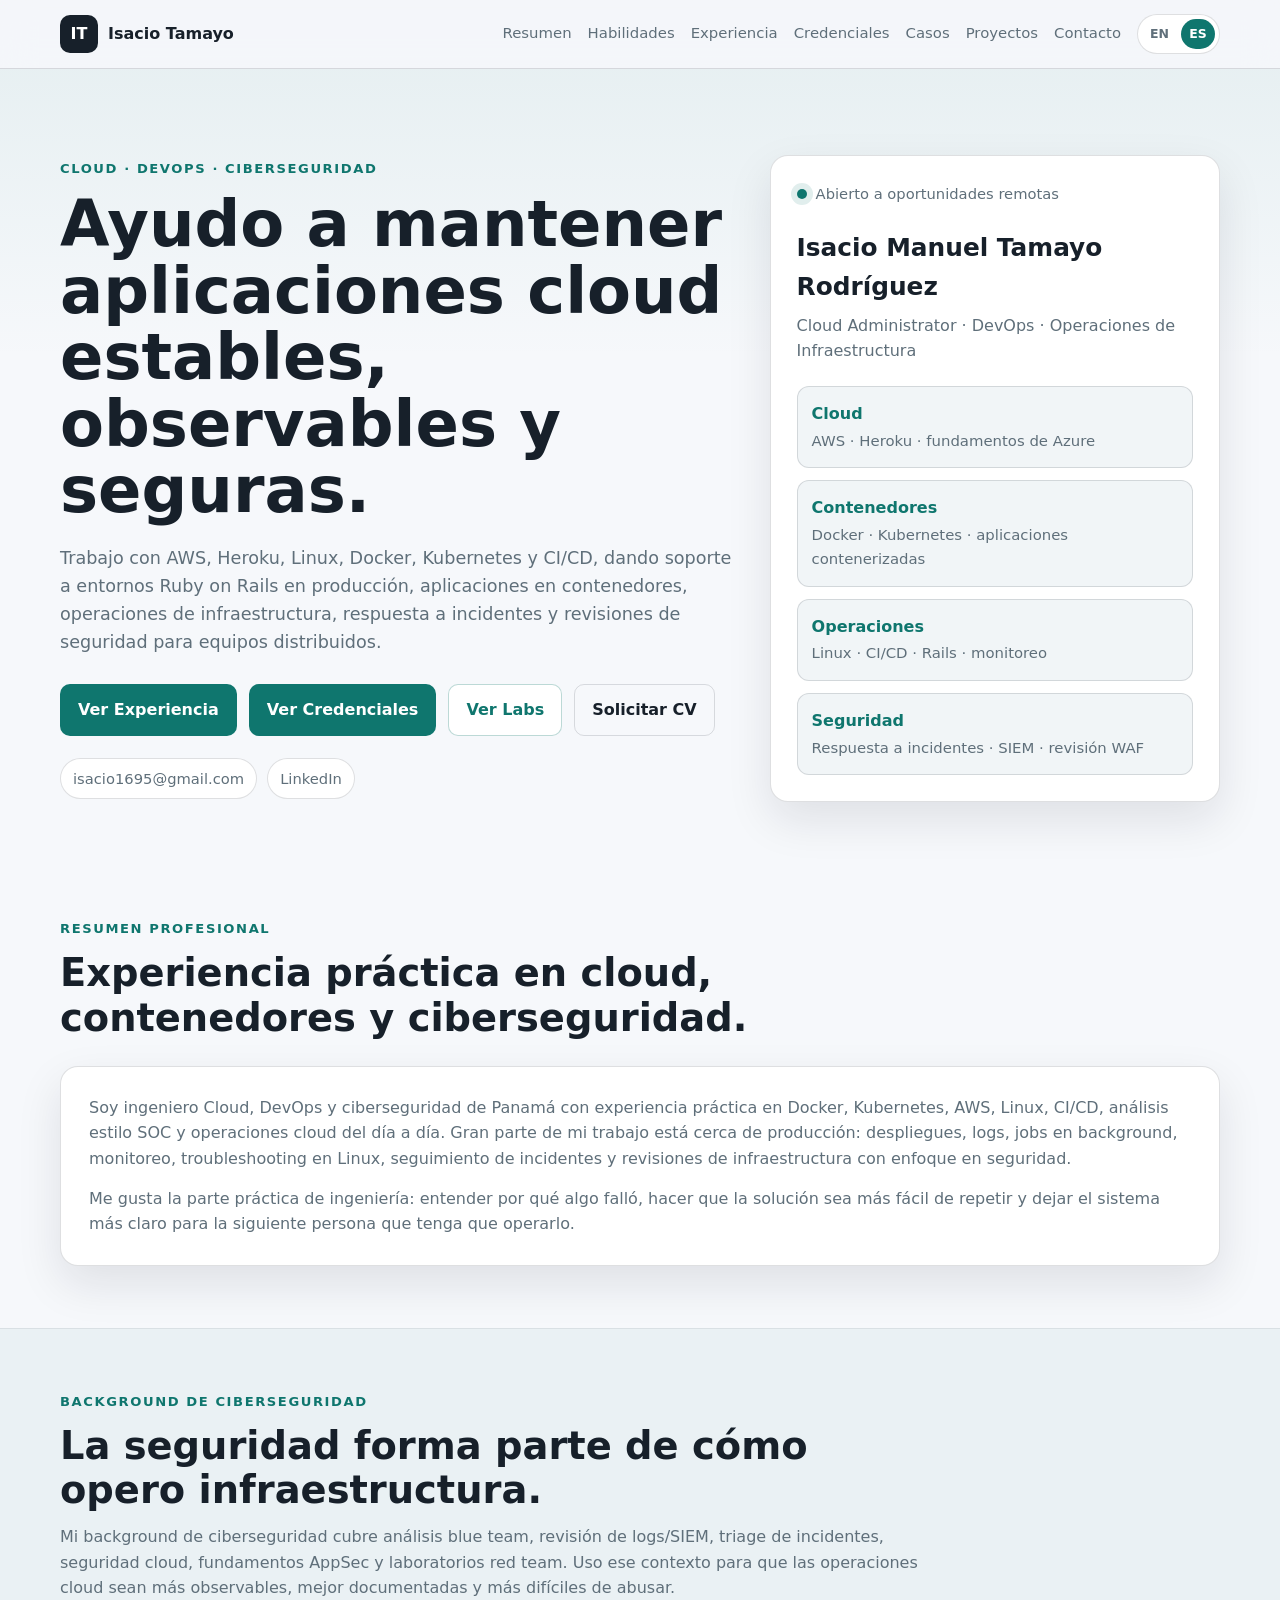
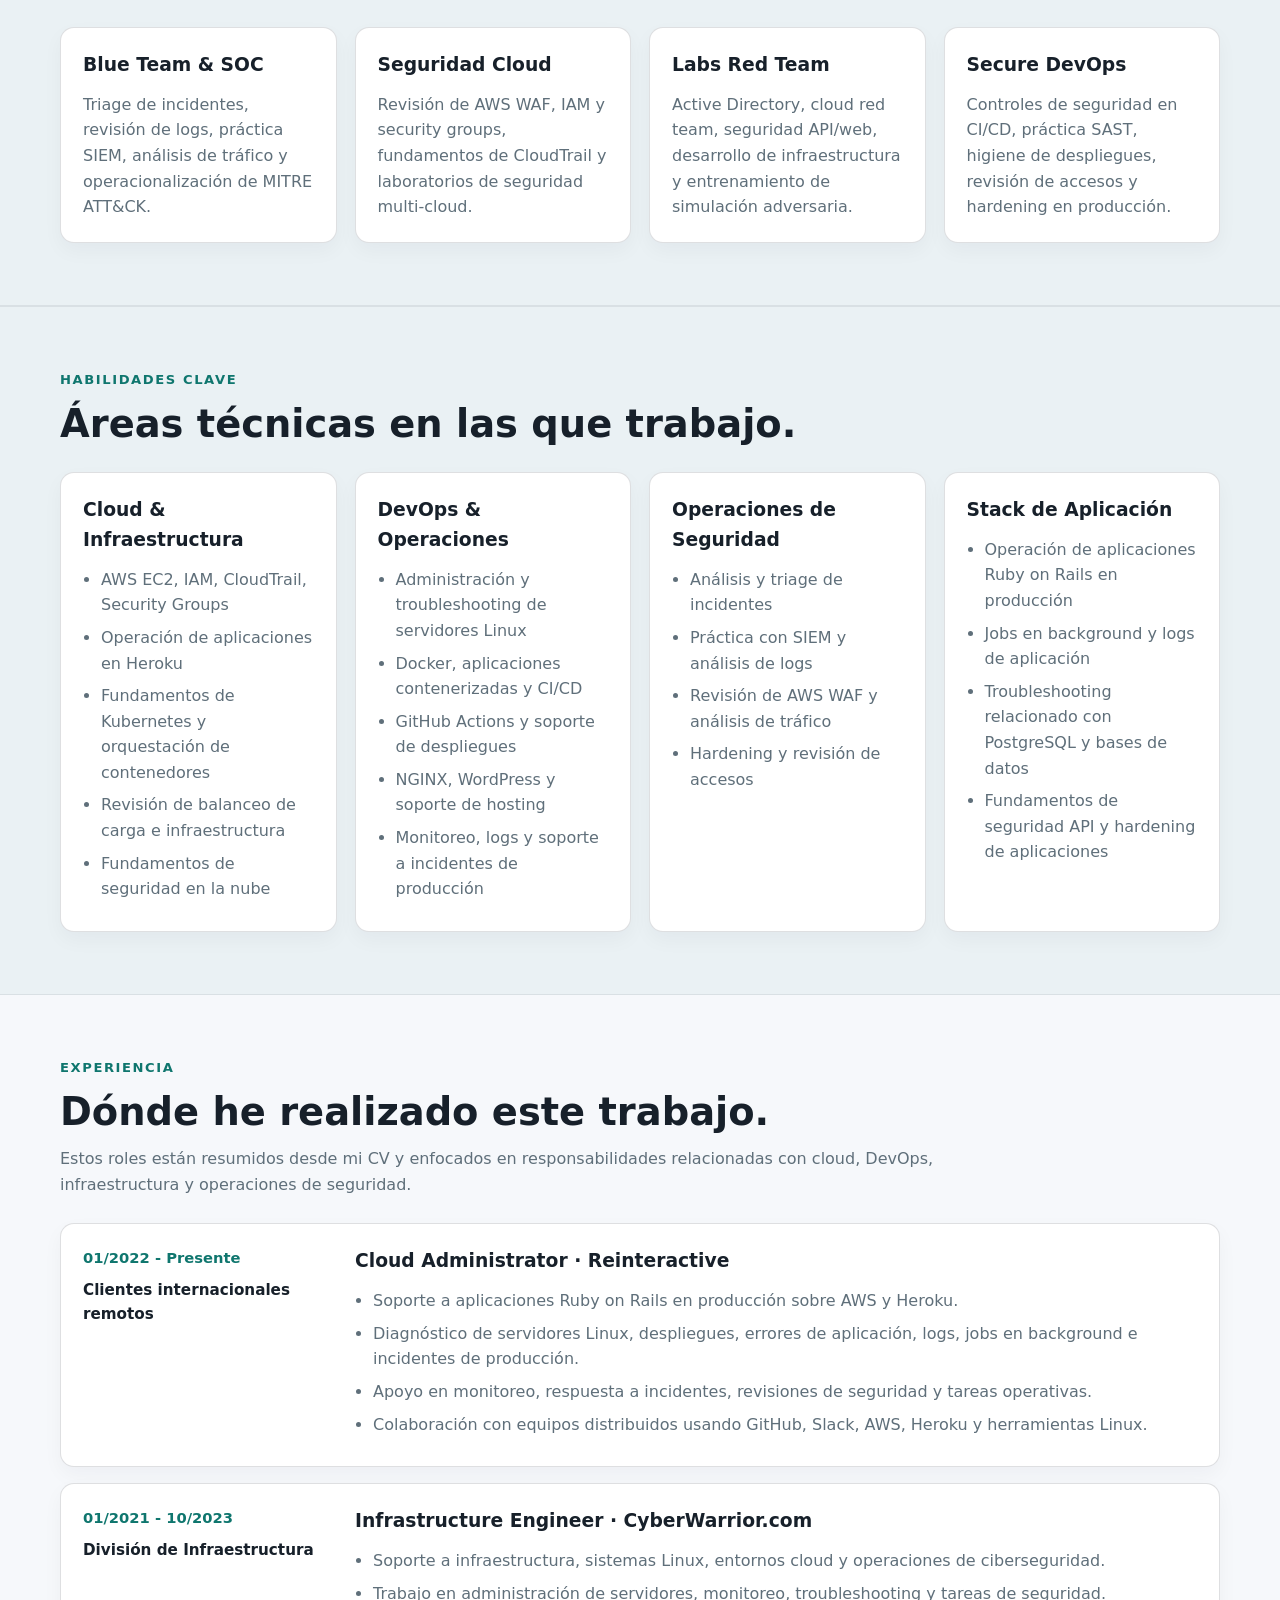
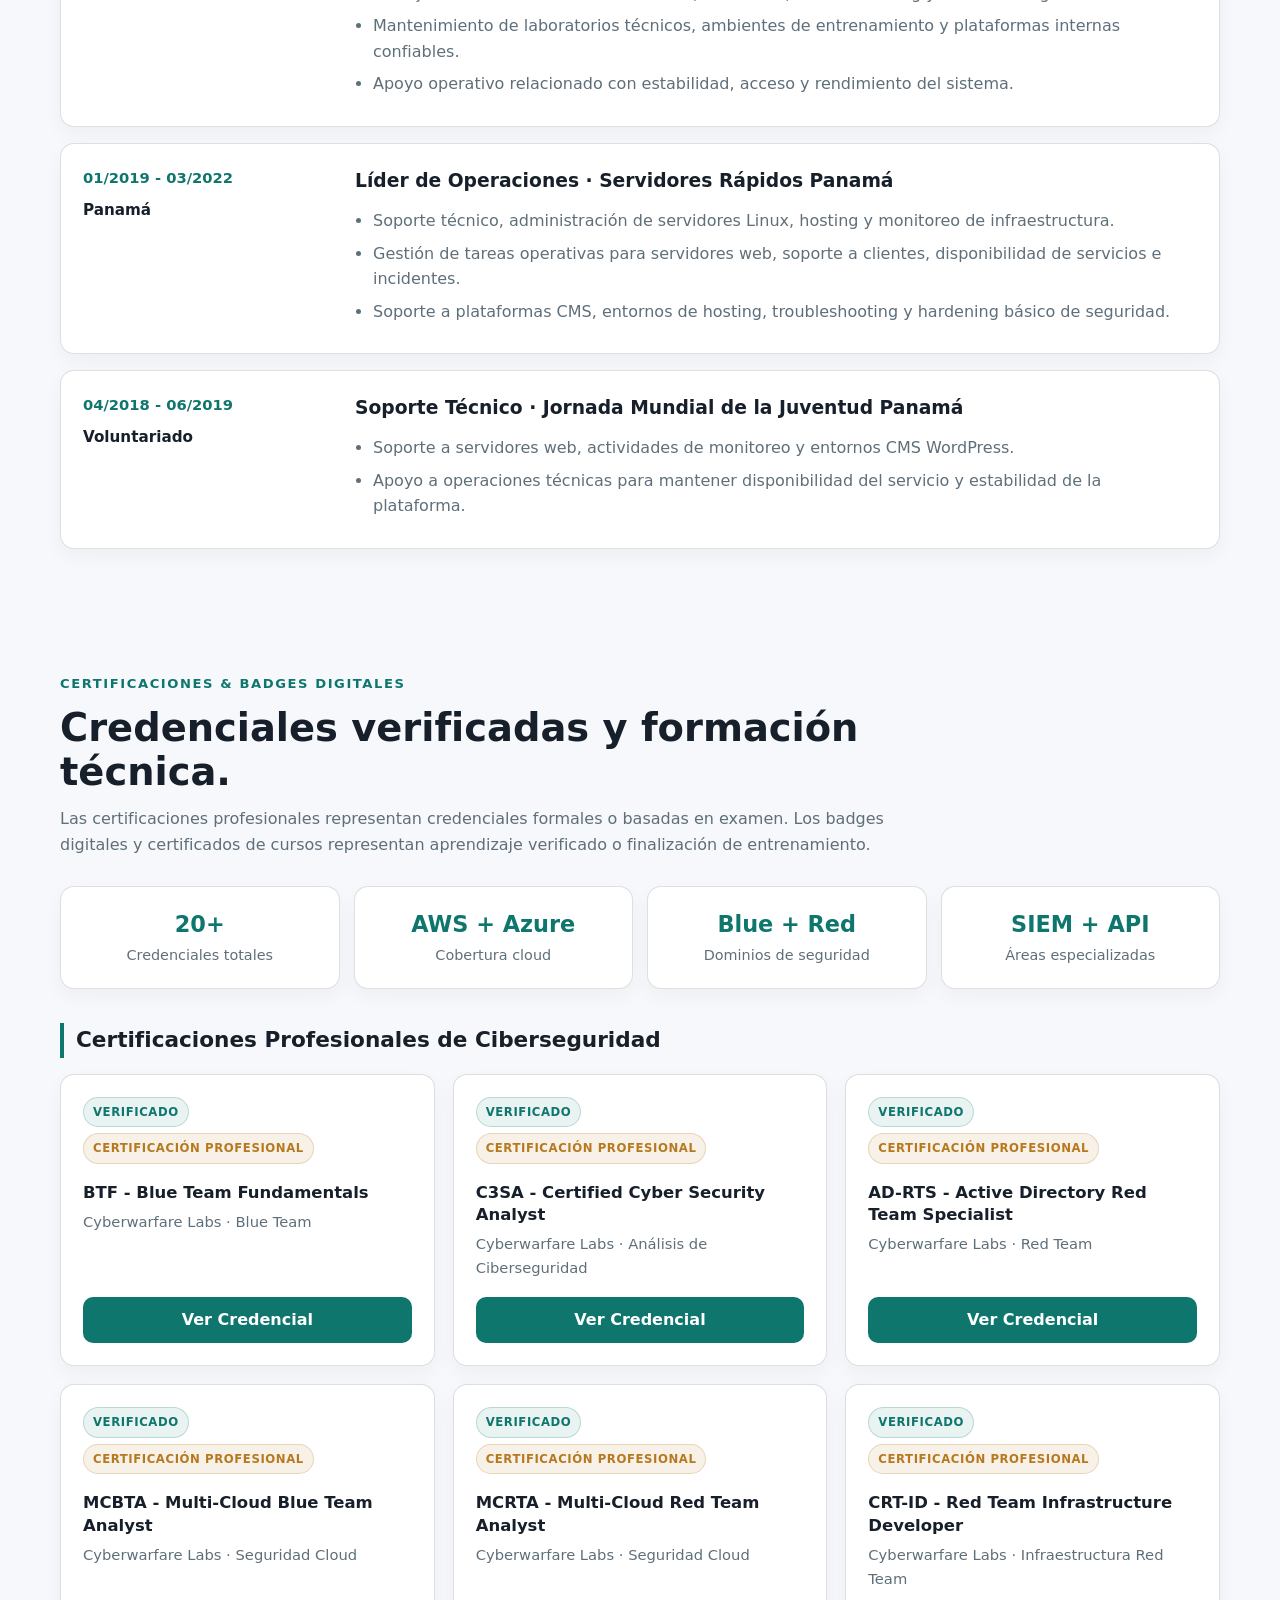
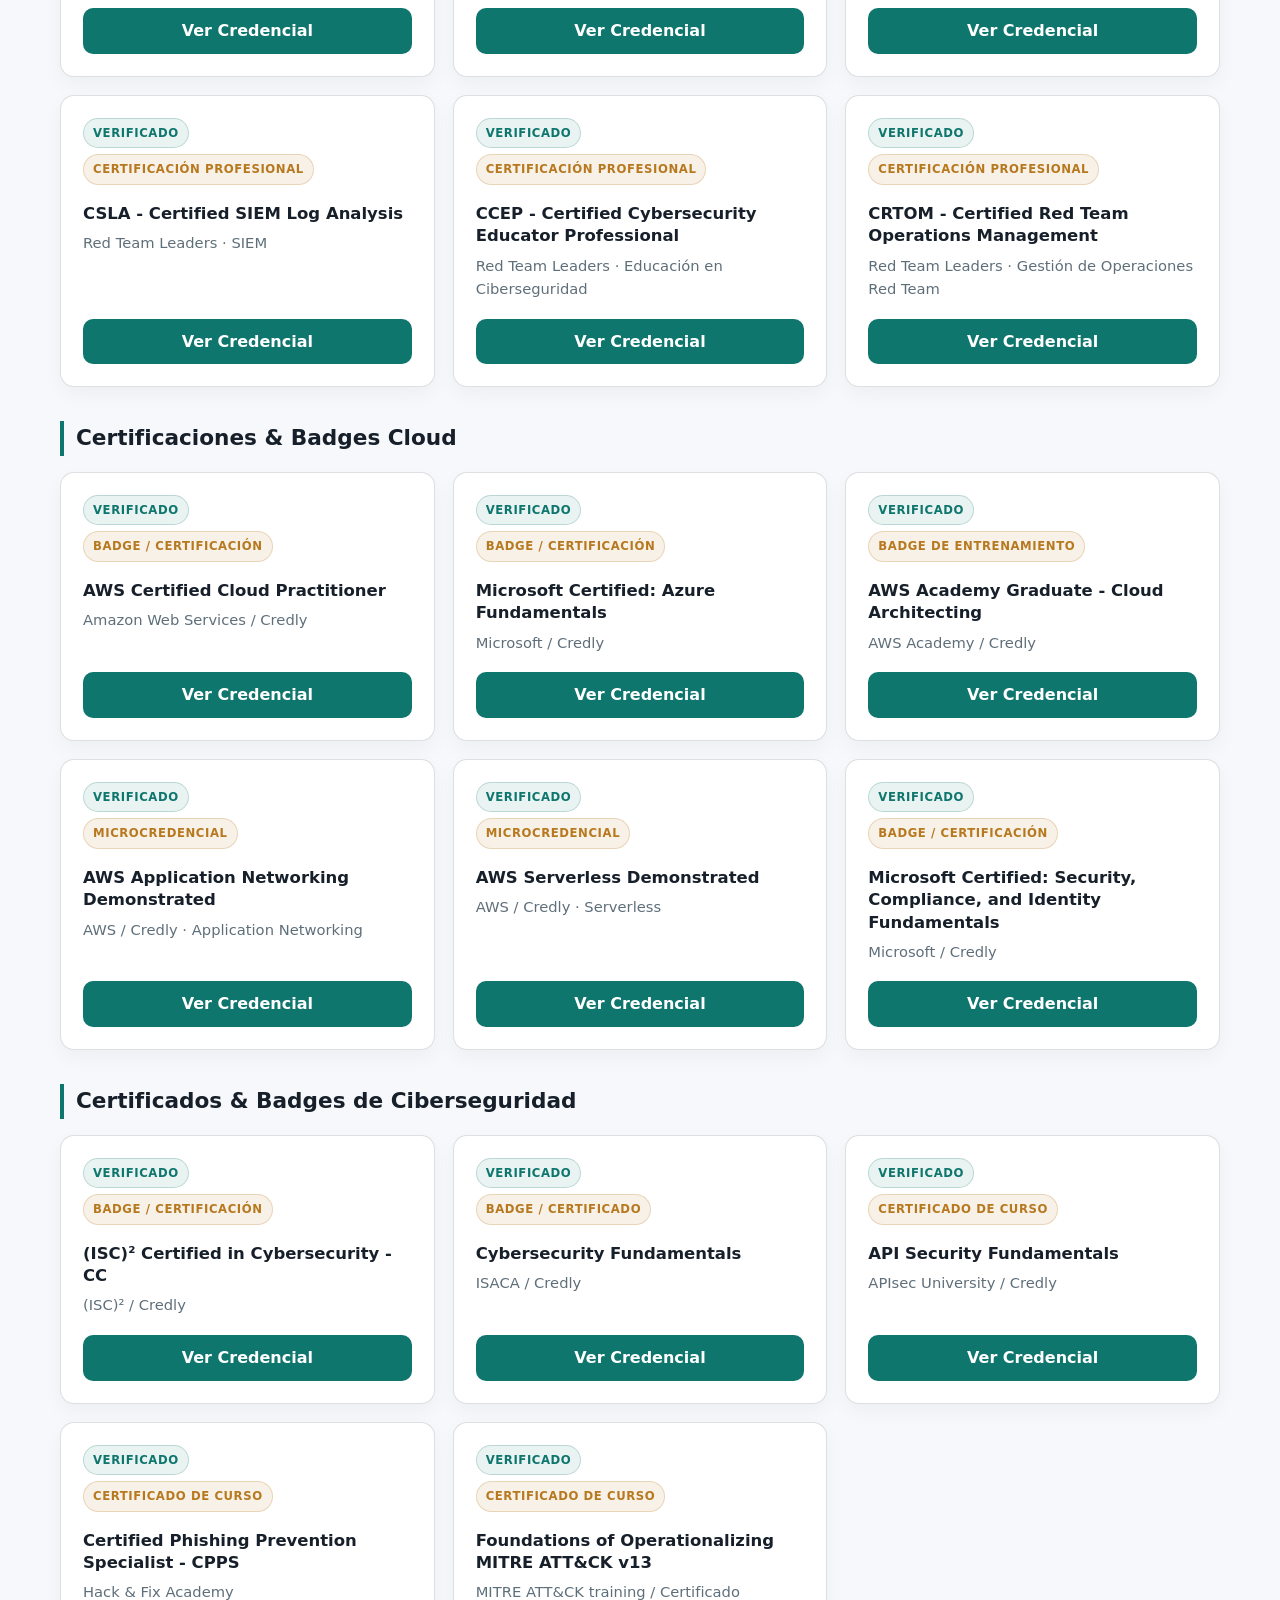
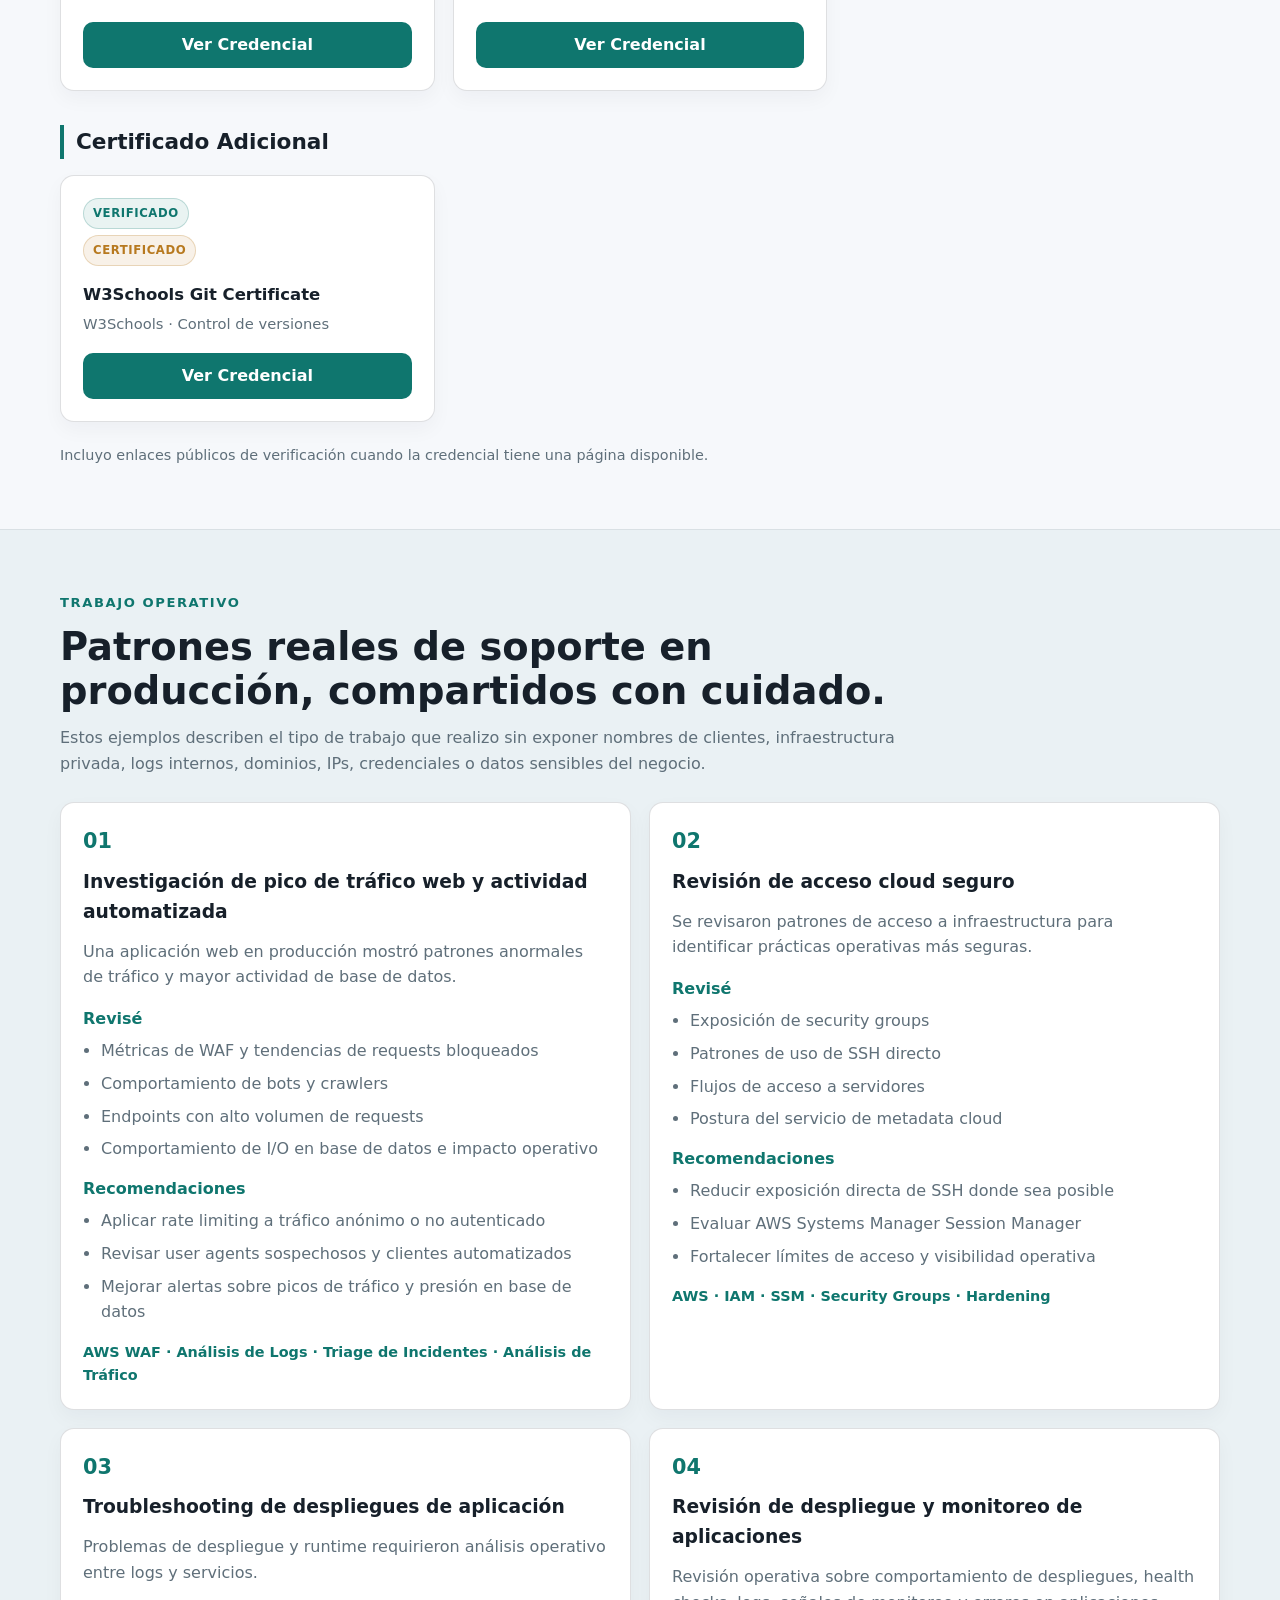
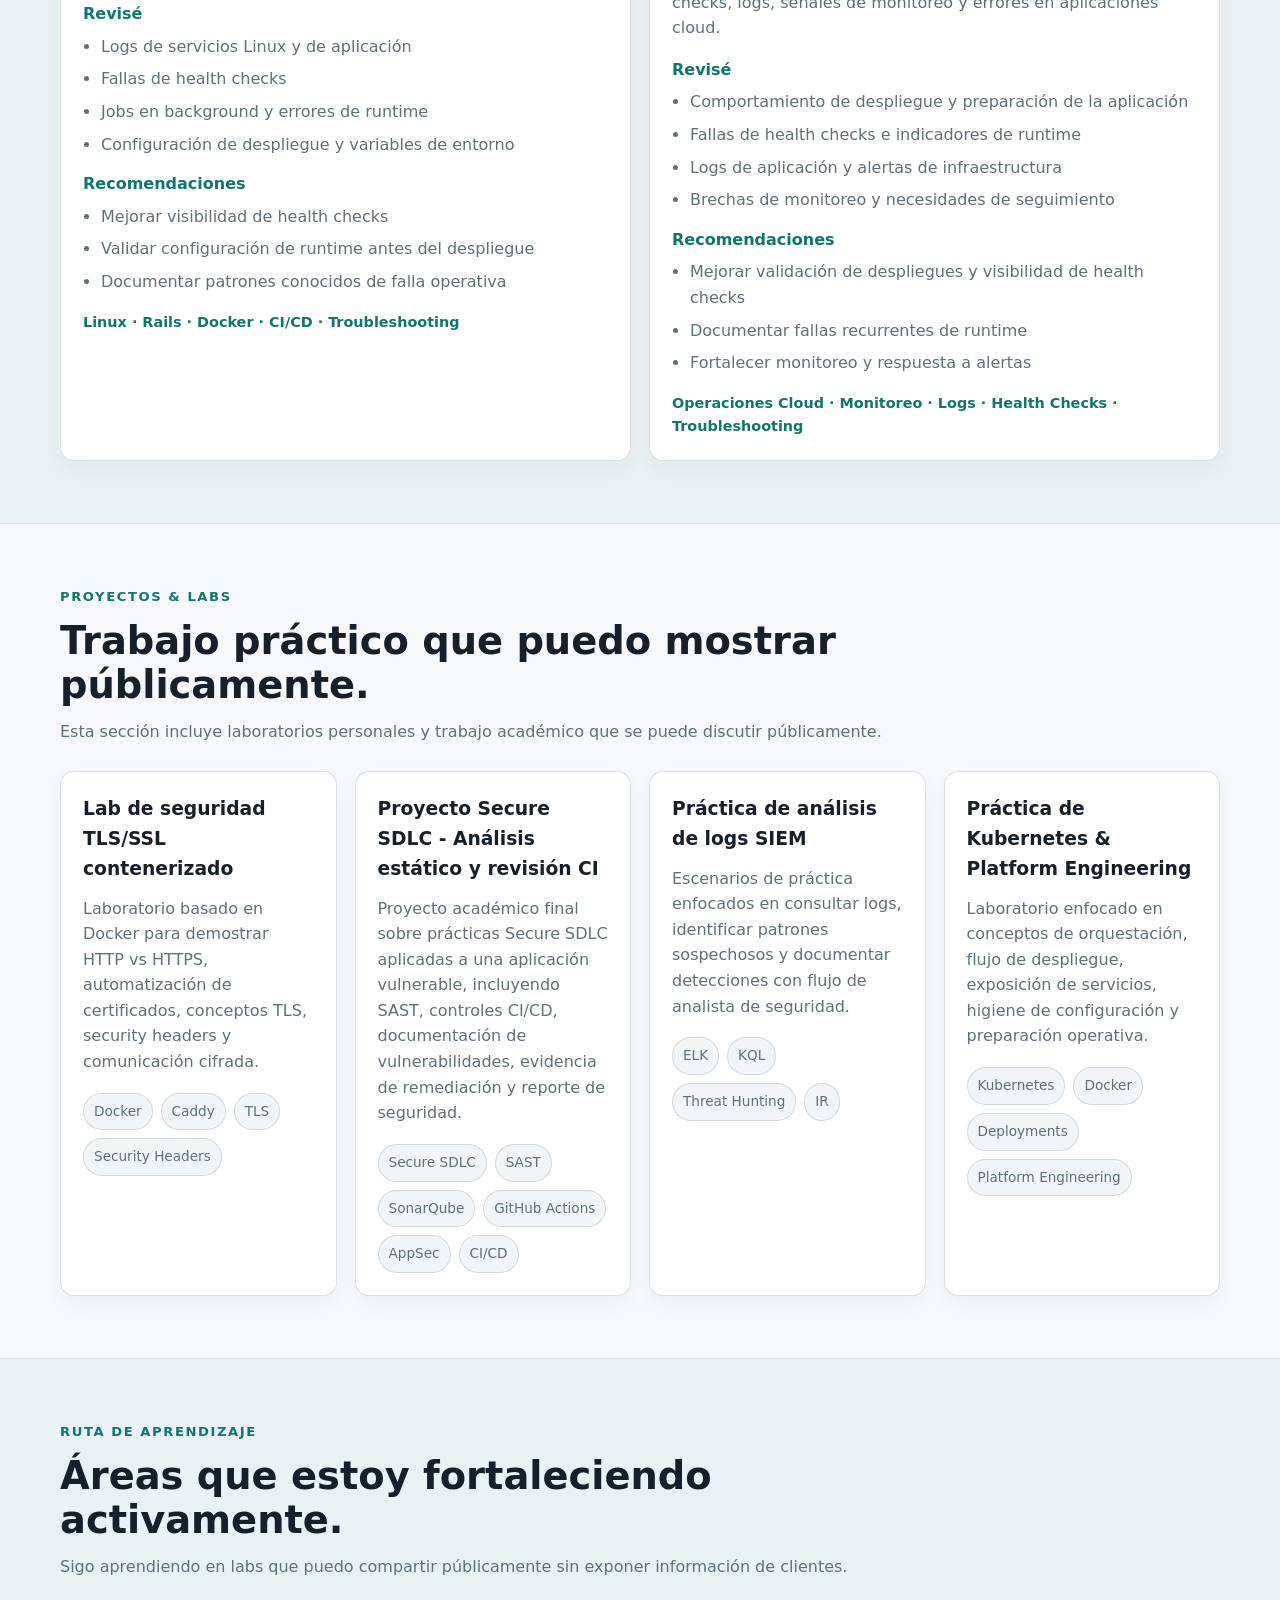
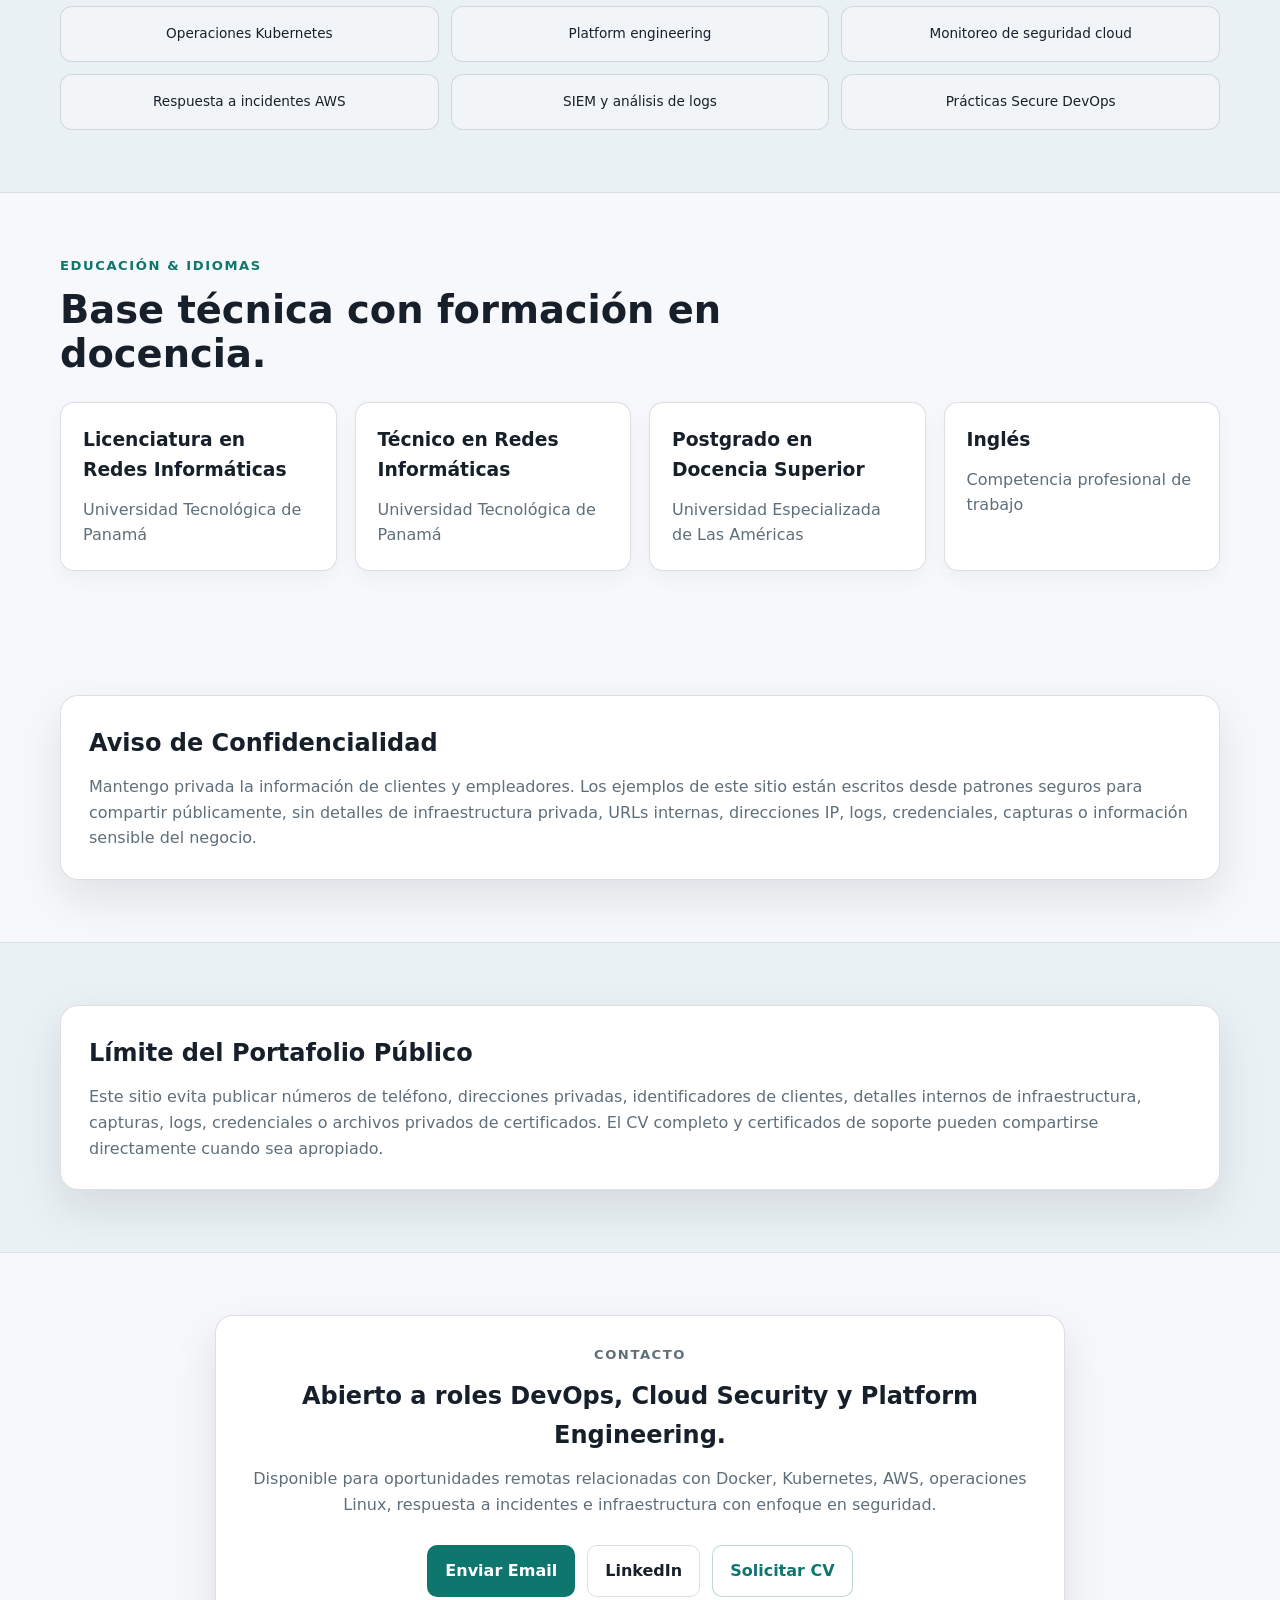
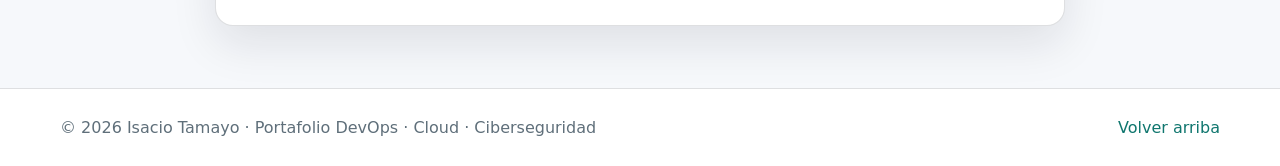
==== es.html @ c81ea937 "update portafolio" ====
<!DOCTYPE html>
<html lang="es">
<head>
  <meta charset="UTF-8" />
  <meta name="viewport" content="width=device-width, initial-scale=1.0" />

  <title>Isacio Tamayo | Ingeniero Cloud, DevOps & Ciberseguridad</title>
  <meta name="description" content="Portafolio Cloud, DevOps y Ciberseguridad de Isacio Tamayo, enfocado en Docker, Kubernetes, AWS, Linux, CI/CD, soporte de producción, seguridad cloud y respuesta a incidentes." />
  <meta name="author" content="Isacio Tamayo" />

  <meta property="og:title" content="Isacio Tamayo | Ingeniero Cloud, DevOps & Ciberseguridad" />
  <meta property="og:description" content="Portafolio con experiencia en Docker, Kubernetes, AWS, Linux, CI/CD, troubleshooting de producción, análisis blue team, labs red team y seguridad cloud." />
  <meta property="og:type" content="website" />
  <link rel="alternate" hreflang="en" href="index.html" />
  <link rel="alternate" hreflang="es" href="es.html" />

  <link rel="stylesheet" href="assets/css/styles.css" />
</head>

<body>
  <header class="site-header">
    <div class="container nav-wrap">
      <a class="brand" href="#top" aria-label="Inicio">
        <span class="brand-mark">IT</span>
        <span>Isacio Tamayo</span>
      </a>

      <div class="nav-right">
        <nav class="desktop-nav" aria-label="Navegación principal">
          <a href="#summary">Resumen</a>
          <a href="#skills">Habilidades</a>
          <a href="#experience">Experiencia</a>
          <a class="nav-priority" href="#certifications">Credenciales</a>
          <a href="#case-studies">Casos</a>
          <a class="nav-priority" href="#projects">Proyectos</a>
          <a class="nav-priority" href="#contact">Contacto</a>
        </nav>
        <div class="language-switch" aria-label="Selector de idioma">
          <a href="index.html">EN</a>
          <a class="active" href="es.html" aria-current="page">ES</a>
        </div>
      </div>
    </div>
  </header>

  <main id="top">
    <section class="hero">
      <div class="container hero-grid">
        <div class="hero-content">
          <p class="eyebrow">Cloud · DevOps · Ciberseguridad</p>
          <h1>Ayudo a mantener aplicaciones cloud estables, observables y seguras.</h1>
          <p class="hero-text">
            Trabajo con AWS, Heroku, Linux, Docker, Kubernetes y CI/CD, dando soporte a entornos
            Ruby on Rails en producción, aplicaciones en contenedores, operaciones de infraestructura,
            respuesta a incidentes y revisiones de seguridad para equipos distribuidos.
          </p>

          <div class="hero-actions">
            <a class="btn primary" href="#experience">Ver Experiencia</a>
            <a class="btn primary" href="#certifications">Ver Credenciales</a>
            <a class="btn secondary" href="#projects">Ver Labs</a>
            <a class="btn ghost" href="mailto:isacio1695@gmail.com?subject=Solicitud%20de%20CV%20-%20Isacio%20Tamayo">Solicitar CV</a>
          </div>

          <div class="contact-pills">
            <a href="mailto:isacio1695@gmail.com">isacio1695@gmail.com</a>
            <a href="https://www.linkedin.com/in/isaciotamayo/" target="_blank" rel="noopener noreferrer">LinkedIn</a>
          </div>
        </div>

        <aside class="hero-card" aria-label="Resumen del perfil">
          <div class="hero-card-top">
            <span class="status-dot"></span>
            <span>Abierto a oportunidades remotas</span>
          </div>

          <h2>Isacio Manuel Tamayo Rodríguez</h2>
          <p>Cloud Administrator · DevOps · Operaciones de Infraestructura</p>

          <div class="snapshot-grid">
            <div>
              <strong>Cloud</strong>
              <span>AWS · Heroku · fundamentos de Azure</span>
            </div>
            <div>
              <strong>Contenedores</strong>
              <span>Docker · Kubernetes · aplicaciones contenerizadas</span>
            </div>
            <div>
              <strong>Operaciones</strong>
              <span>Linux · CI/CD · Rails · monitoreo</span>
            </div>
            <div>
              <strong>Seguridad</strong>
              <span>Respuesta a incidentes · SIEM · revisión WAF</span>
            </div>
          </div>
        </aside>
      </div>
    </section>

    <section id="summary" class="section">
      <div class="container">
        <div class="section-heading">
          <p class="eyebrow">Resumen Profesional</p>
          <h2>Experiencia práctica en cloud, contenedores y ciberseguridad.</h2>
        </div>

        <div class="summary-card">
          <p>
            Soy ingeniero Cloud, DevOps y ciberseguridad de Panamá con experiencia práctica en Docker, Kubernetes,
            AWS, Linux, CI/CD, análisis estilo SOC y operaciones cloud del día a día. Gran parte de mi trabajo está cerca
            de producción: despliegues, logs, jobs en background, monitoreo, troubleshooting en Linux,
            seguimiento de incidentes y revisiones de infraestructura con enfoque en seguridad.
          </p>
          <p>
            Me gusta la parte práctica de ingeniería: entender por qué algo falló, hacer que la solución
            sea más fácil de repetir y dejar el sistema más claro para la siguiente persona que tenga que operarlo.
          </p>
        </div>
      </div>
    </section>

    <section id="security-background" class="section alt">
      <div class="container">
        <div class="section-heading">
          <p class="eyebrow">Background de Ciberseguridad</p>
          <h2>La seguridad forma parte de cómo opero infraestructura.</h2>
          <p class="section-note">
            Mi background de ciberseguridad cubre análisis blue team, revisión de logs/SIEM, triage de incidentes,
            seguridad cloud, fundamentos AppSec y laboratorios red team. Uso ese contexto para que las operaciones
            cloud sean más observables, mejor documentadas y más difíciles de abusar.
          </p>
        </div>

        <div class="security-grid">
          <article class="security-card">
            <h3>Blue Team & SOC</h3>
            <p>Triage de incidentes, revisión de logs, práctica SIEM, análisis de tráfico y operacionalización de MITRE ATT&CK.</p>
          </article>
          <article class="security-card">
            <h3>Seguridad Cloud</h3>
            <p>Revisión de AWS WAF, IAM y security groups, fundamentos de CloudTrail y laboratorios de seguridad multi-cloud.</p>
          </article>
          <article class="security-card">
            <h3>Labs Red Team</h3>
            <p>Active Directory, cloud red team, seguridad API/web, desarrollo de infraestructura y entrenamiento de simulación adversaria.</p>
          </article>
          <article class="security-card">
            <h3>Secure DevOps</h3>
            <p>Controles de seguridad en CI/CD, práctica SAST, higiene de despliegues, revisión de accesos y hardening en producción.</p>
          </article>
        </div>
      </div>
    </section>

    <section id="skills" class="section alt">
      <div class="container">
        <div class="section-heading">
          <p class="eyebrow">Habilidades Clave</p>
          <h2>Áreas técnicas en las que trabajo.</h2>
        </div>

        <div class="skills-grid">
          <article class="skill-card">
            <h3>Cloud & Infraestructura</h3>
            <ul>
              <li>AWS EC2, IAM, CloudTrail, Security Groups</li>
              <li>Operación de aplicaciones en Heroku</li>
              <li>Fundamentos de Kubernetes y orquestación de contenedores</li>
              <li>Revisión de balanceo de carga e infraestructura</li>
              <li>Fundamentos de seguridad en la nube</li>
            </ul>
          </article>

          <article class="skill-card">
            <h3>DevOps & Operaciones</h3>
            <ul>
              <li>Administración y troubleshooting de servidores Linux</li>
              <li>Docker, aplicaciones contenerizadas y CI/CD</li>
              <li>GitHub Actions y soporte de despliegues</li>
              <li>NGINX, WordPress y soporte de hosting</li>
              <li>Monitoreo, logs y soporte a incidentes de producción</li>
            </ul>
          </article>

          <article class="skill-card">
            <h3>Operaciones de Seguridad</h3>
            <ul>
              <li>Análisis y triage de incidentes</li>
              <li>Práctica con SIEM y análisis de logs</li>
              <li>Revisión de AWS WAF y análisis de tráfico</li>
              <li>Hardening y revisión de accesos</li>
            </ul>
          </article>

          <article class="skill-card">
            <h3>Stack de Aplicación</h3>
            <ul>
              <li>Operación de aplicaciones Ruby on Rails en producción</li>
              <li>Jobs en background y logs de aplicación</li>
              <li>Troubleshooting relacionado con PostgreSQL y bases de datos</li>
              <li>Fundamentos de seguridad API y hardening de aplicaciones</li>
            </ul>
          </article>
        </div>
      </div>
    </section>

    <section id="experience" class="section">
      <div class="container">
        <div class="section-heading">
          <p class="eyebrow">Experiencia</p>
          <h2>Dónde he realizado este trabajo.</h2>
          <p class="section-note">
            Estos roles están resumidos desde mi CV y enfocados en responsabilidades relacionadas con cloud,
            DevOps, infraestructura y operaciones de seguridad.
          </p>
        </div>

        <div class="experience-list">
          <article class="experience-card">
            <div class="experience-meta">
              <span>01/2022 - Presente</span>
              <strong>Clientes internacionales remotos</strong>
            </div>
            <div>
              <h3>Cloud Administrator · Reinteractive</h3>
              <ul>
                <li>Soporte a aplicaciones Ruby on Rails en producción sobre AWS y Heroku.</li>
                <li>Diagnóstico de servidores Linux, despliegues, errores de aplicación, logs, jobs en background e incidentes de producción.</li>
                <li>Apoyo en monitoreo, respuesta a incidentes, revisiones de seguridad y tareas operativas.</li>
                <li>Colaboración con equipos distribuidos usando GitHub, Slack, AWS, Heroku y herramientas Linux.</li>
              </ul>
            </div>
          </article>

          <article class="experience-card">
            <div class="experience-meta">
              <span>01/2021 - 10/2023</span>
              <strong>División de Infraestructura</strong>
            </div>
            <div>
              <h3>Infrastructure Engineer · CyberWarrior.com</h3>
              <ul>
                <li>Soporte a infraestructura, sistemas Linux, entornos cloud y operaciones de ciberseguridad.</li>
                <li>Trabajo en administración de servidores, monitoreo, troubleshooting y tareas de seguridad.</li>
                <li>Mantenimiento de laboratorios técnicos, ambientes de entrenamiento y plataformas internas confiables.</li>
                <li>Apoyo operativo relacionado con estabilidad, acceso y rendimiento del sistema.</li>
              </ul>
            </div>
          </article>

          <article class="experience-card">
            <div class="experience-meta">
              <span>01/2019 - 03/2022</span>
              <strong>Panamá</strong>
            </div>
            <div>
              <h3>Líder de Operaciones · Servidores Rápidos Panamá</h3>
              <ul>
                <li>Soporte técnico, administración de servidores Linux, hosting y monitoreo de infraestructura.</li>
                <li>Gestión de tareas operativas para servidores web, soporte a clientes, disponibilidad de servicios e incidentes.</li>
                <li>Soporte a plataformas CMS, entornos de hosting, troubleshooting y hardening básico de seguridad.</li>
              </ul>
            </div>
          </article>

          <article class="experience-card">
            <div class="experience-meta">
              <span>04/2018 - 06/2019</span>
              <strong>Voluntariado</strong>
            </div>
            <div>
              <h3>Soporte Técnico · Jornada Mundial de la Juventud Panamá</h3>
              <ul>
                <li>Soporte a servidores web, actividades de monitoreo y entornos CMS WordPress.</li>
                <li>Apoyo a operaciones técnicas para mantener disponibilidad del servicio y estabilidad de la plataforma.</li>
              </ul>
            </div>
          </article>
        </div>
      </div>
    </section>

    <section id="certifications" class="section">
      <div class="container">
        <div class="section-heading">
          <p class="eyebrow">Certificaciones & Badges Digitales</p>
          <h2>Credenciales verificadas y formación técnica.</h2>
          <p class="section-note">
            Las certificaciones profesionales representan credenciales formales o basadas en examen.
            Los badges digitales y certificados de cursos representan aprendizaje verificado o finalización de entrenamiento.
          </p>
        </div>

        <div class="credential-stats">
          <div><strong>20+</strong><span>Credenciales totales</span></div>
          <div><strong>AWS + Azure</strong><span>Cobertura cloud</span></div>
          <div><strong>Blue + Red</strong><span>Dominios de seguridad</span></div>
          <div><strong>SIEM + API</strong><span>Áreas especializadas</span></div>
        </div>

        <div class="credential-section">
          <h3>Certificaciones Profesionales de Ciberseguridad</h3>
          <div class="credential-grid">
            <article class="credential-card"><span class="badge verified">Verificado</span><span class="badge type">Certificación Profesional</span><h4>BTF - Blue Team Fundamentals</h4><p>Cyberwarfare Labs · Blue Team</p><a href="https://labs.cyberwarfare.live/credential/achievement/69460b5f9f54e3df3cbbfce0" target="_blank" rel="noopener noreferrer">Ver Credencial</a></article>
            <article class="credential-card"><span class="badge verified">Verificado</span><span class="badge type">Certificación Profesional</span><h4>C3SA - Certified Cyber Security Analyst</h4><p>Cyberwarfare Labs · Análisis de Ciberseguridad</p><a href="https://labs.cyberwarfare.live/credential/achievement/696ad4a96d896ee834707cb6" target="_blank" rel="noopener noreferrer">Ver Credencial</a></article>
            <article class="credential-card"><span class="badge verified">Verificado</span><span class="badge type">Certificación Profesional</span><h4>AD-RTS - Active Directory Red Team Specialist</h4><p>Cyberwarfare Labs · Red Team</p><a href="https://labs.cyberwarfare.live/credential/achievement/69ef076441c9cc82906744a0" target="_blank" rel="noopener noreferrer">Ver Credencial</a></article>
            <article class="credential-card"><span class="badge verified">Verificado</span><span class="badge type">Certificación Profesional</span><h4>MCBTA - Multi-Cloud Blue Team Analyst</h4><p>Cyberwarfare Labs · Seguridad Cloud</p><a href="https://labs.cyberwarfare.live/credential/achievement/69be17f53f6937a0d91e0193" target="_blank" rel="noopener noreferrer">Ver Credencial</a></article>
            <article class="credential-card"><span class="badge verified">Verificado</span><span class="badge type">Certificación Profesional</span><h4>MCRTA - Multi-Cloud Red Team Analyst</h4><p>Cyberwarfare Labs · Seguridad Cloud</p><a href="https://labs.cyberwarfare.live/credential/achievement/69b8d61ac7ba6425e4980924" target="_blank" rel="noopener noreferrer">Ver Credencial</a></article>
            <article class="credential-card"><span class="badge verified">Verificado</span><span class="badge type">Certificación Profesional</span><h4>CRT-ID - Red Team Infrastructure Developer</h4><p>Cyberwarfare Labs · Infraestructura Red Team</p><a href="https://labs.cyberwarfare.live/credential/achievement/69f3f2f10f828a8de6c752f9" target="_blank" rel="noopener noreferrer">Ver Credencial</a></article>
            <article class="credential-card"><span class="badge verified">Verificado</span><span class="badge type">Certificación Profesional</span><h4>CSLA - Certified SIEM Log Analysis</h4><p>Red Team Leaders · SIEM</p><a href="https://courses.redteamleaders.com/exam-completion/099fa897246fdd3c" target="_blank" rel="noopener noreferrer">Ver Credencial</a></article>
            <article class="credential-card"><span class="badge verified">Verificado</span><span class="badge type">Certificación Profesional</span><h4>CCEP - Certified Cybersecurity Educator Professional</h4><p>Red Team Leaders · Educación en Ciberseguridad</p><a href="https://courses.redteamleaders.com/exam-completion/eac57de91b47fc5b" target="_blank" rel="noopener noreferrer">Ver Credencial</a></article>
            <article class="credential-card"><span class="badge verified">Verificado</span><span class="badge type">Certificación Profesional</span><h4>CRTOM - Certified Red Team Operations Management</h4><p>Red Team Leaders · Gestión de Operaciones Red Team</p><a href="https://courses.redteamleaders.com/exam-completion/c17ff7d2aab192f2" target="_blank" rel="noopener noreferrer">Ver Credencial</a></article>
          </div>
        </div>

        <div class="credential-section">
          <h3>Certificaciones & Badges Cloud</h3>
          <div class="credential-grid">
            <article class="credential-card"><span class="badge verified">Verificado</span><span class="badge type">Badge / Certificación</span><h4>AWS Certified Cloud Practitioner</h4><p>Amazon Web Services / Credly</p><a href="https://www.credly.com/badges/c8dfe8b6-7400-4ade-a964-c6189845dde5/public_url" target="_blank" rel="noopener noreferrer">Ver Credencial</a></article>
            <article class="credential-card"><span class="badge verified">Verificado</span><span class="badge type">Badge / Certificación</span><h4>Microsoft Certified: Azure Fundamentals</h4><p>Microsoft / Credly</p><a href="https://www.credly.com/badges/b7243565-e5a3-4419-88e7-b3b315193b72/public_url" target="_blank" rel="noopener noreferrer">Ver Credencial</a></article>
            <article class="credential-card"><span class="badge verified">Verificado</span><span class="badge type">Badge de Entrenamiento</span><h4>AWS Academy Graduate - Cloud Architecting</h4><p>AWS Academy / Credly</p><a href="https://www.credly.com/badges/f8daa647-c096-4b6d-a9be-473a920c295f/public_url" target="_blank" rel="noopener noreferrer">Ver Credencial</a></article>
            <article class="credential-card"><span class="badge verified">Verificado</span><span class="badge type">Microcredencial</span><h4>AWS Application Networking Demonstrated</h4><p>AWS / Credly · Application Networking</p><a href="https://www.credly.com/badges/02b6043b-ed11-46bf-a0ef-a21d31ae5cbf/public_url" target="_blank" rel="noopener noreferrer">Ver Credencial</a></article>
            <article class="credential-card"><span class="badge verified">Verificado</span><span class="badge type">Microcredencial</span><h4>AWS Serverless Demonstrated</h4><p>AWS / Credly · Serverless</p><a href="https://www.credly.com/badges/8a509969-a698-4201-ba69-38c92fb5b371/public_url" target="_blank" rel="noopener noreferrer">Ver Credencial</a></article>
            <article class="credential-card"><span class="badge verified">Verificado</span><span class="badge type">Badge / Certificación</span><h4>Microsoft Certified: Security, Compliance, and Identity Fundamentals</h4><p>Microsoft / Credly</p><a href="https://www.credly.com/badges/28e27e4c-d1f8-4c7b-bf0e-d59af3b6d936/public_url" target="_blank" rel="noopener noreferrer">Ver Credencial</a></article>
          </div>
        </div>

        <div class="credential-section">
          <h3>Certificados & Badges de Ciberseguridad</h3>
          <div class="credential-grid">
            <article class="credential-card"><span class="badge verified">Verificado</span><span class="badge type">Badge / Certificación</span><h4>(ISC)² Certified in Cybersecurity - CC</h4><p>(ISC)² / Credly</p><a href="https://www.credly.com/badges/cc5c1393-2a30-4ae9-bdca-4a72f9d54a81/public_url" target="_blank" rel="noopener noreferrer">Ver Credencial</a></article>
            <article class="credential-card"><span class="badge verified">Verificado</span><span class="badge type">Badge / Certificado</span><h4>Cybersecurity Fundamentals</h4><p>ISACA / Credly</p><a href="https://www.credly.com/badges/f949cec2-73e9-4dce-9a60-4c4a92e8689a/public_url" target="_blank" rel="noopener noreferrer">Ver Credencial</a></article>
            <article class="credential-card"><span class="badge verified">Verificado</span><span class="badge type">Certificado de Curso</span><h4>API Security Fundamentals</h4><p>APIsec University / Credly</p><a href="https://www.credly.com/badges/e843fc69-724f-4def-8280-08baeab36c3f/public_url" target="_blank" rel="noopener noreferrer">Ver Credencial</a></article>
            <article class="credential-card"><span class="badge verified">Verificado</span><span class="badge type">Certificado de Curso</span><h4>Certified Phishing Prevention Specialist - CPPS</h4><p>Hack & Fix Academy</p><a href="https://academy.hackandfix.com/certificate-page/?user=9755&course=53700" target="_blank" rel="noopener noreferrer">Ver Credencial</a></article>
            <article class="credential-card"><span class="badge verified">Verificado</span><span class="badge type">Certificado de Curso</span><h4>Foundations of Operationalizing MITRE ATT&CK v13</h4><p>MITRE ATT&CK training / Certificado</p><a href="https://www.credly.com/badges/8cf96c12-bb72-4f59-bb3b-106e9e108972/public_url" target="_blank" rel="noopener noreferrer">Ver Credencial</a></article>
          </div>
        </div>

        <div class="credential-section">
          <h3>Certificado Adicional</h3>
          <div class="credential-grid single">
            <article class="credential-card"><span class="badge verified">Verificado</span><span class="badge type">Certificado</span><h4>W3Schools Git Certificate</h4><p>W3Schools · Control de versiones</p><a href="https://verify.w3schools.com/1P2P8JME6N" target="_blank" rel="noopener noreferrer">Ver Credencial</a></article>
          </div>
        </div>

        <p class="credential-note">
          Incluyo enlaces públicos de verificación cuando la credencial tiene una página disponible.
        </p>
      </div>
    </section>

    <section id="case-studies" class="section alt">
      <div class="container">
        <div class="section-heading">
          <p class="eyebrow">Trabajo Operativo</p>
          <h2>Patrones reales de soporte en producción, compartidos con cuidado.</h2>
          <p class="section-note">
            Estos ejemplos describen el tipo de trabajo que realizo sin exponer nombres de clientes,
            infraestructura privada, logs internos, dominios, IPs, credenciales o datos sensibles del negocio.
          </p>
        </div>

        <div class="case-grid">
          <article class="case-card">
            <div class="case-number">01</div>
            <h3>Investigación de pico de tráfico web y actividad automatizada</h3>
            <p class="case-context">Una aplicación web en producción mostró patrones anormales de tráfico y mayor actividad de base de datos.</p>
            <h4>Revisé</h4>
            <ul><li>Métricas de WAF y tendencias de requests bloqueados</li><li>Comportamiento de bots y crawlers</li><li>Endpoints con alto volumen de requests</li><li>Comportamiento de I/O en base de datos e impacto operativo</li></ul>
            <h4>Recomendaciones</h4>
            <ul><li>Aplicar rate limiting a tráfico anónimo o no autenticado</li><li>Revisar user agents sospechosos y clientes automatizados</li><li>Mejorar alertas sobre picos de tráfico y presión en base de datos</li></ul>
            <p class="case-tags">AWS WAF · Análisis de Logs · Triage de Incidentes · Análisis de Tráfico</p>
          </article>

          <article class="case-card">
            <div class="case-number">02</div>
            <h3>Revisión de acceso cloud seguro</h3>
            <p class="case-context">Se revisaron patrones de acceso a infraestructura para identificar prácticas operativas más seguras.</p>
            <h4>Revisé</h4>
            <ul><li>Exposición de security groups</li><li>Patrones de uso de SSH directo</li><li>Flujos de acceso a servidores</li><li>Postura del servicio de metadata cloud</li></ul>
            <h4>Recomendaciones</h4>
            <ul><li>Reducir exposición directa de SSH donde sea posible</li><li>Evaluar AWS Systems Manager Session Manager</li><li>Fortalecer límites de acceso y visibilidad operativa</li></ul>
            <p class="case-tags">AWS · IAM · SSM · Security Groups · Hardening</p>
          </article>

          <article class="case-card">
            <div class="case-number">03</div>
            <h3>Troubleshooting de despliegues de aplicación</h3>
            <p class="case-context">Problemas de despliegue y runtime requirieron análisis operativo entre logs y servicios.</p>
            <h4>Revisé</h4>
            <ul><li>Logs de servicios Linux y de aplicación</li><li>Fallas de health checks</li><li>Jobs en background y errores de runtime</li><li>Configuración de despliegue y variables de entorno</li></ul>
            <h4>Recomendaciones</h4>
            <ul><li>Mejorar visibilidad de health checks</li><li>Validar configuración de runtime antes del despliegue</li><li>Documentar patrones conocidos de falla operativa</li></ul>
            <p class="case-tags">Linux · Rails · Docker · CI/CD · Troubleshooting</p>
          </article>

          <article class="case-card">
            <div class="case-number">04</div>
            <h3>Revisión de despliegue y monitoreo de aplicaciones</h3>
            <p class="case-context">Revisión operativa sobre comportamiento de despliegues, health checks, logs, señales de monitoreo y errores en aplicaciones cloud.</p>
            <h4>Revisé</h4>
            <ul><li>Comportamiento de despliegue y preparación de la aplicación</li><li>Fallas de health checks e indicadores de runtime</li><li>Logs de aplicación y alertas de infraestructura</li><li>Brechas de monitoreo y necesidades de seguimiento</li></ul>
            <h4>Recomendaciones</h4>
            <ul><li>Mejorar validación de despliegues y visibilidad de health checks</li><li>Documentar fallas recurrentes de runtime</li><li>Fortalecer monitoreo y respuesta a alertas</li></ul>
            <p class="case-tags">Operaciones Cloud · Monitoreo · Logs · Health Checks · Troubleshooting</p>
          </article>
        </div>
      </div>
    </section>

    <section id="projects" class="section">
      <div class="container">
        <div class="section-heading">
          <p class="eyebrow">Proyectos & Labs</p>
          <h2>Trabajo práctico que puedo mostrar públicamente.</h2>
          <p class="section-note">Esta sección incluye laboratorios personales y trabajo académico que se puede discutir públicamente.</p>
        </div>

        <div class="project-grid">
          <article class="project-card"><h3>Lab de seguridad TLS/SSL contenerizado</h3><p>Laboratorio basado en Docker para demostrar HTTP vs HTTPS, automatización de certificados, conceptos TLS, security headers y comunicación cifrada.</p><div class="project-tags"><span>Docker</span><span>Caddy</span><span>TLS</span><span>Security Headers</span></div></article>
          <article class="project-card"><h3>Proyecto Secure SDLC - Análisis estático y revisión CI</h3><p>Proyecto académico final sobre prácticas Secure SDLC aplicadas a una aplicación vulnerable, incluyendo SAST, controles CI/CD, documentación de vulnerabilidades, evidencia de remediación y reporte de seguridad.</p><div class="project-tags"><span>Secure SDLC</span><span>SAST</span><span>SonarQube</span><span>GitHub Actions</span><span>AppSec</span><span>CI/CD</span></div></article>
          <article class="project-card"><h3>Práctica de análisis de logs SIEM</h3><p>Escenarios de práctica enfocados en consultar logs, identificar patrones sospechosos y documentar detecciones con flujo de analista de seguridad.</p><div class="project-tags"><span>ELK</span><span>KQL</span><span>Threat Hunting</span><span>IR</span></div></article>
          <article class="project-card"><h3>Práctica de Kubernetes & Platform Engineering</h3><p>Laboratorio enfocado en conceptos de orquestación, flujo de despliegue, exposición de servicios, higiene de configuración y preparación operativa.</p><div class="project-tags"><span>Kubernetes</span><span>Docker</span><span>Deployments</span><span>Platform Engineering</span></div></article>
        </div>
      </div>
    </section>

    <section id="learning" class="section alt">
      <div class="container">
        <div class="section-heading">
          <p class="eyebrow">Ruta de Aprendizaje</p>
          <h2>Áreas que estoy fortaleciendo activamente.</h2>
          <p class="section-note">Sigo aprendiendo en labs que puedo compartir públicamente sin exponer información de clientes.</p>
        </div>

        <div class="learning-grid">
          <div class="learning-item">Operaciones Kubernetes</div>
          <div class="learning-item">Platform engineering</div>
          <div class="learning-item">Monitoreo de seguridad cloud</div>
          <div class="learning-item">Respuesta a incidentes AWS</div>
          <div class="learning-item">SIEM y análisis de logs</div>
          <div class="learning-item">Prácticas Secure DevOps</div>
        </div>
      </div>
    </section>

    <section id="education" class="section">
      <div class="container">
        <div class="section-heading">
          <p class="eyebrow">Educación & Idiomas</p>
          <h2>Base técnica con formación en docencia.</h2>
        </div>

        <div class="education-grid">
          <article class="education-card"><h3>Licenciatura en Redes Informáticas</h3><p>Universidad Tecnológica de Panamá</p></article>
          <article class="education-card"><h3>Técnico en Redes Informáticas</h3><p>Universidad Tecnológica de Panamá</p></article>
          <article class="education-card"><h3>Postgrado en Docencia Superior</h3><p>Universidad Especializada de Las Américas</p></article>
          <article class="education-card"><h3>Inglés</h3><p>Competencia profesional de trabajo</p></article>
        </div>
      </div>
    </section>

    <section id="confidentiality" class="section">
      <div class="container">
        <div class="confidentiality-card">
          <h2>Aviso de Confidencialidad</h2>
          <p>
            Mantengo privada la información de clientes y empleadores. Los ejemplos de este sitio están escritos
            desde patrones seguros para compartir públicamente, sin detalles de infraestructura privada, URLs internas,
            direcciones IP, logs, credenciales, capturas o información sensible del negocio.
          </p>
        </div>
      </div>
    </section>

    <section id="privacy" class="section alt">
      <div class="container">
        <div class="confidentiality-card privacy-card">
          <h2>Límite del Portafolio Público</h2>
          <p>
            Este sitio evita publicar números de teléfono, direcciones privadas, identificadores de clientes,
            detalles internos de infraestructura, capturas, logs, credenciales o archivos privados de certificados.
            El CV completo y certificados de soporte pueden compartirse directamente cuando sea apropiado.
          </p>
        </div>
      </div>
    </section>

    <section id="contact" class="section contact-section">
      <div class="container">
        <div class="contact-box">
          <p class="eyebrow">Contacto</p>
          <h2>Abierto a roles DevOps, Cloud Security y Platform Engineering.</h2>
          <p>Disponible para oportunidades remotas relacionadas con Docker, Kubernetes, AWS, operaciones Linux, respuesta a incidentes e infraestructura con enfoque en seguridad.</p>

          <div class="hero-actions centered">
            <a class="btn primary" href="mailto:isacio1695@gmail.com">Enviar Email</a>
            <a class="btn ghost" href="https://www.linkedin.com/in/isaciotamayo/" target="_blank" rel="noopener noreferrer">LinkedIn</a>
            <a class="btn secondary" href="mailto:isacio1695@gmail.com?subject=Solicitud%20de%20CV%20-%20Isacio%20Tamayo">Solicitar CV</a>
          </div>
        </div>
      </div>
    </section>
  </main>

  <footer class="footer">
    <div class="container footer-inner">
      <p>© 2026 Isacio Tamayo · Portafolio DevOps · Cloud · Ciberseguridad</p>
      <a href="#top">Volver arriba</a>
    </div>
  </footer>
</body>
</html>
---- assets/css/styles.css ----
:root{
  --bg:#f6f8fb;
  --bg-alt:#eaf1f4;
  --card:#ffffff;
  --card-2:#f1f5f7;
  --text:#17202a;
  --muted:#5f6f7a;
  --accent:#0f766e;
  --accent-2:#b7791f;
  --border:rgba(23,32,42,.14);
  --shadow:0 18px 45px rgba(15,23,42,.10);
}

*{box-sizing:border-box;margin:0;padding:0}
html{scroll-behavior:smooth}
body{
  font-family:Inter, ui-sans-serif, system-ui, -apple-system, BlinkMacSystemFont, "Segoe UI", Arial, sans-serif;
  background:
    linear-gradient(180deg,rgba(15,118,110,.08),transparent 360px),
    var(--bg);
  color:var(--text);
  line-height:1.6;
}
a{color:inherit}
a:focus-visible{outline:3px solid rgba(15,118,110,.55);outline-offset:4px}
.container{width:min(1160px,92%);margin:0 auto}

.site-header{
  position:sticky;top:0;z-index:20;
  backdrop-filter:blur(16px);
  background:rgba(246,248,251,.88);
  border-bottom:1px solid var(--border);
}
.nav-wrap{display:flex;align-items:center;justify-content:space-between;padding:14px 0}
.brand{display:flex;align-items:center;gap:10px;text-decoration:none;font-weight:850;color:var(--text)}
.brand-mark{
  width:38px;height:38px;border-radius:10px;display:grid;place-items:center;
  background:var(--text);color:#fff;font-weight:900;
}
.nav-right{display:flex;align-items:center;gap:16px}
.desktop-nav{display:flex;gap:16px}
.desktop-nav a{color:var(--muted);text-decoration:none;font-size:.93rem;transition:.2s ease;border-radius:8px}
.desktop-nav a:hover{color:var(--accent)}
.language-switch{display:flex;align-items:center;gap:4px;padding:4px;border:1px solid var(--border);border-radius:999px;background:#fff}
.language-switch a{min-width:34px;padding:5px 8px;border-radius:999px;text-align:center;color:var(--muted);font-size:.78rem;font-weight:900;text-decoration:none}
.language-switch a:hover{color:var(--accent)}
.language-switch a.active{background:var(--accent);color:#fff}

.hero{padding:86px 0 54px}
.hero-grid{display:grid;grid-template-columns:1.35fr .9fr;gap:34px;align-items:center}
.eyebrow{color:var(--accent);font-size:.82rem;letter-spacing:.12em;text-transform:uppercase;font-weight:900;margin-bottom:12px}
.hero h1{font-size:clamp(2.4rem,5vw,4.55rem);line-height:1.04;margin-bottom:20px;max-width:880px}
.hero-text{max-width:780px;color:var(--muted);font-size:1.1rem}
.hero-actions{display:flex;flex-wrap:wrap;gap:12px;margin-top:28px}
.hero-actions.centered{justify-content:center}
.btn{display:inline-flex;align-items:center;justify-content:center;padding:12px 17px;border-radius:10px;text-decoration:none;font-weight:850;border:1px solid var(--border);transition:.2s ease;background:#fff}
.btn:focus-visible,.credential-card a:focus-visible{outline-offset:5px}
.btn:hover{transform:translateY(-2px);box-shadow:0 10px 24px rgba(15,23,42,.09)}
.btn.primary{background:var(--accent);color:#fff;border-color:transparent}
.btn.secondary{background:#fff;color:var(--accent);border-color:rgba(15,118,110,.28)}
.btn.ghost{background:transparent;color:var(--text)}
.contact-pills{display:flex;flex-wrap:wrap;gap:10px;margin-top:22px}
.contact-pills a{padding:8px 12px;border-radius:999px;text-decoration:none;color:var(--muted);background:#fff;border:1px solid var(--border);font-size:.92rem}
.contact-pills a:hover{color:var(--accent);border-color:rgba(15,118,110,.35)}

.hero-card{background:#fff;border:1px solid var(--border);border-radius:18px;padding:26px;box-shadow:var(--shadow)}
.hero-card-top{display:flex;align-items:center;gap:9px;color:var(--muted);font-size:.92rem;margin-bottom:22px}
.status-dot{width:10px;height:10px;background:var(--accent);border-radius:50%;box-shadow:0 0 0 6px rgba(15,118,110,.12)}
.hero-card h2{font-size:1.55rem;margin-bottom:6px}
.hero-card p{color:var(--muted);margin-bottom:22px}
.snapshot-grid{display:grid;grid-template-columns:1fr;gap:12px}
.snapshot-grid div{padding:14px;border:1px solid var(--border);border-radius:12px;background:var(--card-2)}
.snapshot-grid strong{display:block;color:var(--accent);margin-bottom:3px}
.snapshot-grid span{display:block;color:var(--muted);font-size:.93rem}

.section{padding:62px 0}
.section.alt{background:var(--bg-alt);border-top:1px solid rgba(23,32,42,.08);border-bottom:1px solid rgba(23,32,42,.08)}
.section-heading{margin-bottom:26px;max-width:880px}
.section-heading h2{font-size:clamp(1.8rem,3vw,2.5rem);line-height:1.15;margin-bottom:12px}
.section-note,.section-heading p:not(.eyebrow){color:var(--muted)}
.summary-card,.confidentiality-card,.contact-box{background:#fff;border:1px solid var(--border);border-radius:18px;padding:28px;box-shadow:var(--shadow)}
.summary-card p + p{margin-top:14px}
.summary-card p,.confidentiality-card p,.contact-box p{color:var(--muted)}
.confidentiality-card h2,.contact-box h2{margin-bottom:12px}

.skills-grid,.case-grid,.project-grid,.credential-grid,.education-grid,.security-grid{display:grid;gap:18px}
.skills-grid{grid-template-columns:repeat(4,1fr)}
.skill-card,.case-card,.project-card,.credential-card,.experience-card,.education-card,.security-card{background:#fff;border:1px solid var(--border);border-radius:14px;padding:22px;transition:.2s ease;box-shadow:0 8px 20px rgba(15,23,42,.04)}
.skill-card:hover,.case-card:hover,.project-card:hover,.credential-card:hover,.experience-card:hover,.education-card:hover,.security-card:hover{transform:translateY(-3px);border-color:rgba(15,118,110,.35);box-shadow:var(--shadow)}
.skill-card h3,.case-card h3,.project-card h3,.experience-card h3,.education-card h3,.security-card h3{margin-bottom:12px}
.skill-card ul,.case-card ul,.experience-card ul{padding-left:18px;color:var(--muted)}
.skill-card li,.case-card li,.experience-card li{margin:7px 0}

.experience-list{display:grid;gap:16px}
.experience-card{display:grid;grid-template-columns:250px 1fr;gap:22px;align-items:start}
.experience-meta{display:grid;gap:8px;color:var(--muted);font-size:.92rem}
.experience-meta span{color:var(--accent);font-weight:900}
.experience-meta strong{color:var(--text);font-size:.95rem}
.education-grid,.security-grid{grid-template-columns:repeat(4,1fr)}
.education-card p,.security-card p{color:var(--muted)}

.credential-stats{display:grid;grid-template-columns:repeat(4,1fr);gap:14px;margin:28px 0 34px}
.credential-stats div{padding:20px;border:1px solid var(--border);border-radius:14px;background:#fff;text-align:center;box-shadow:0 8px 20px rgba(15,23,42,.04)}
.credential-stats strong{display:block;color:var(--accent);font-size:1.4rem}
.credential-stats span{color:var(--muted);font-size:.9rem}
.credential-section{margin-top:34px}
.credential-section h3{font-size:1.35rem;margin-bottom:16px;border-left:4px solid var(--accent);padding-left:12px}
.credential-grid{grid-template-columns:repeat(3,1fr)}
.credential-grid.single{grid-template-columns:repeat(3,1fr)}
.credential-card{display:flex;flex-direction:column;min-height:228px}
.credential-card h4{font-size:1.03rem;margin:12px 0 6px;line-height:1.35}
.credential-card p{color:var(--muted);font-size:.92rem;margin-bottom:auto}
.credential-card a{margin-top:18px;display:inline-flex;justify-content:center;text-decoration:none;background:var(--accent);color:#fff;padding:10px 12px;border-radius:10px;font-weight:850}
.badge{display:inline-flex;width:max-content;padding:5px 9px;border-radius:999px;font-size:.73rem;font-weight:900;margin-right:6px;margin-bottom:6px;text-transform:uppercase;letter-spacing:.05em}
.badge.verified{background:rgba(15,118,110,.09);color:var(--accent);border:1px solid rgba(15,118,110,.22)}
.badge.type{background:rgba(183,121,31,.10);color:var(--accent-2);border:1px solid rgba(183,121,31,.24)}
.credential-note{color:var(--muted);margin-top:22px;font-size:.9rem}
code{background:rgba(15,23,42,.06);padding:2px 5px;border-radius:6px}

.case-grid{grid-template-columns:repeat(2,1fr)}
.case-number{color:var(--accent);font-weight:900;font-size:1.3rem;margin-bottom:8px}
.case-context{color:var(--muted);margin-bottom:16px}
.case-card h4{margin:14px 0 6px;color:var(--accent)}
.case-tags{margin-top:16px;color:var(--accent);font-size:.9rem;font-weight:800}
.project-grid{grid-template-columns:repeat(4,1fr)}
.project-card p{color:var(--muted);margin-bottom:18px}
.project-tags{display:flex;flex-wrap:wrap;gap:8px}
.project-tags span,.learning-item{border:1px solid var(--border);background:var(--card-2);padding:7px 10px;border-radius:999px;color:var(--muted);font-size:.85rem}
.learning-grid{display:grid;grid-template-columns:repeat(3,1fr);gap:12px}
.learning-item{text-align:center;border-radius:12px;padding:16px;color:var(--text)}
.contact-section{text-align:center}
.contact-box{max-width:850px;margin:0 auto}
.footer{border-top:1px solid var(--border);padding:26px 0;color:var(--muted);background:#fff}
.footer-inner{display:flex;justify-content:space-between;gap:14px;align-items:center}
.footer a{color:var(--accent);text-decoration:none}

@media(max-width:1020px){
  .hero-grid{grid-template-columns:1fr}
  .skills-grid,.project-grid,.education-grid,.security-grid{grid-template-columns:repeat(2,1fr)}
  .credential-grid{grid-template-columns:repeat(2,1fr)}
  .experience-card{grid-template-columns:1fr}
}
@media(max-width:720px){
  .nav-wrap{align-items:flex-start;gap:14px}
  .nav-right{align-items:flex-end;flex-direction:column;gap:10px}
  .desktop-nav{gap:8px;justify-content:flex-end;flex-wrap:wrap}
  .desktop-nav a{display:none}
  .desktop-nav .nav-priority{
    display:inline-flex;
    padding:7px 9px;
    background:rgba(255,255,255,.04);
    border:1px solid var(--border);
    font-size:.82rem;
  }
  .hero{padding:56px 0 36px}
  .hero h1{letter-spacing:-1px}
  .skills-grid,.case-grid,.project-grid,.credential-grid,.credential-grid.single,.credential-stats,.learning-grid,.education-grid,.security-grid{grid-template-columns:1fr}
  .footer-inner{flex-direction:column;text-align:center}
}
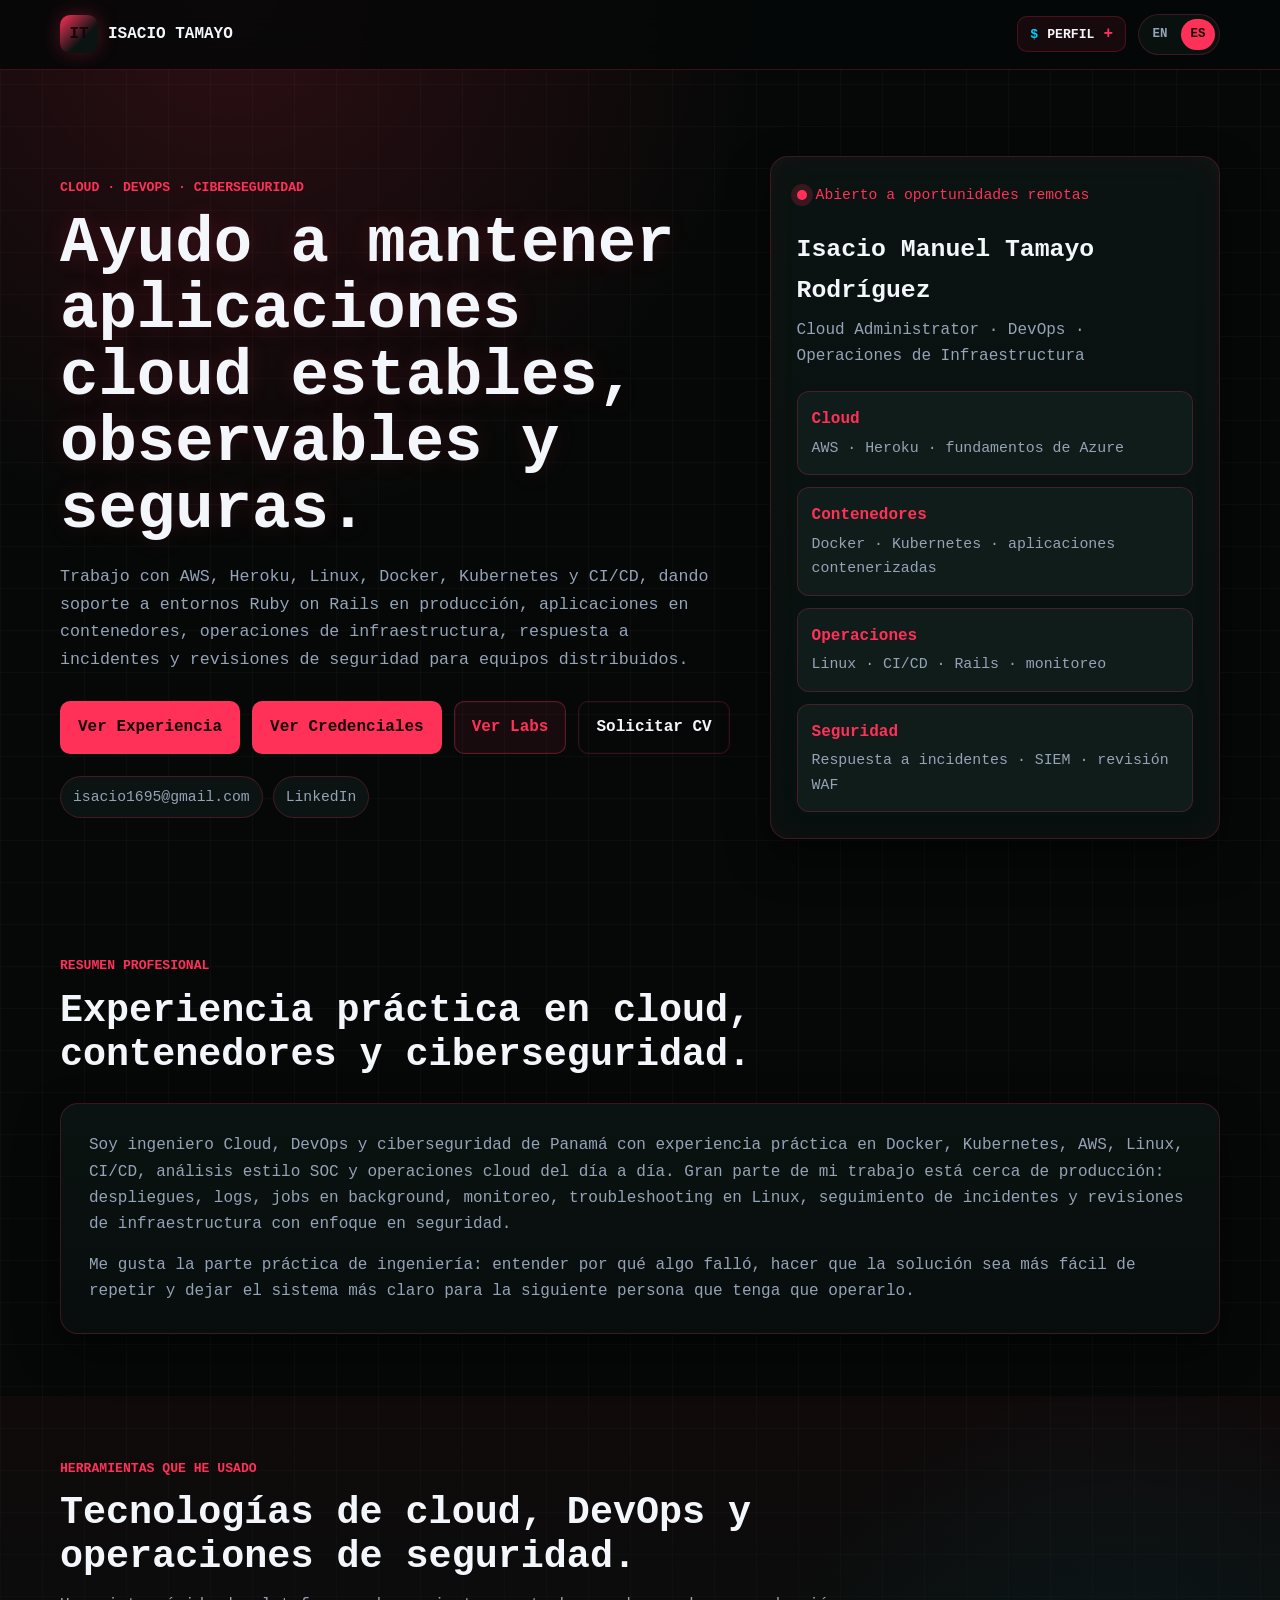
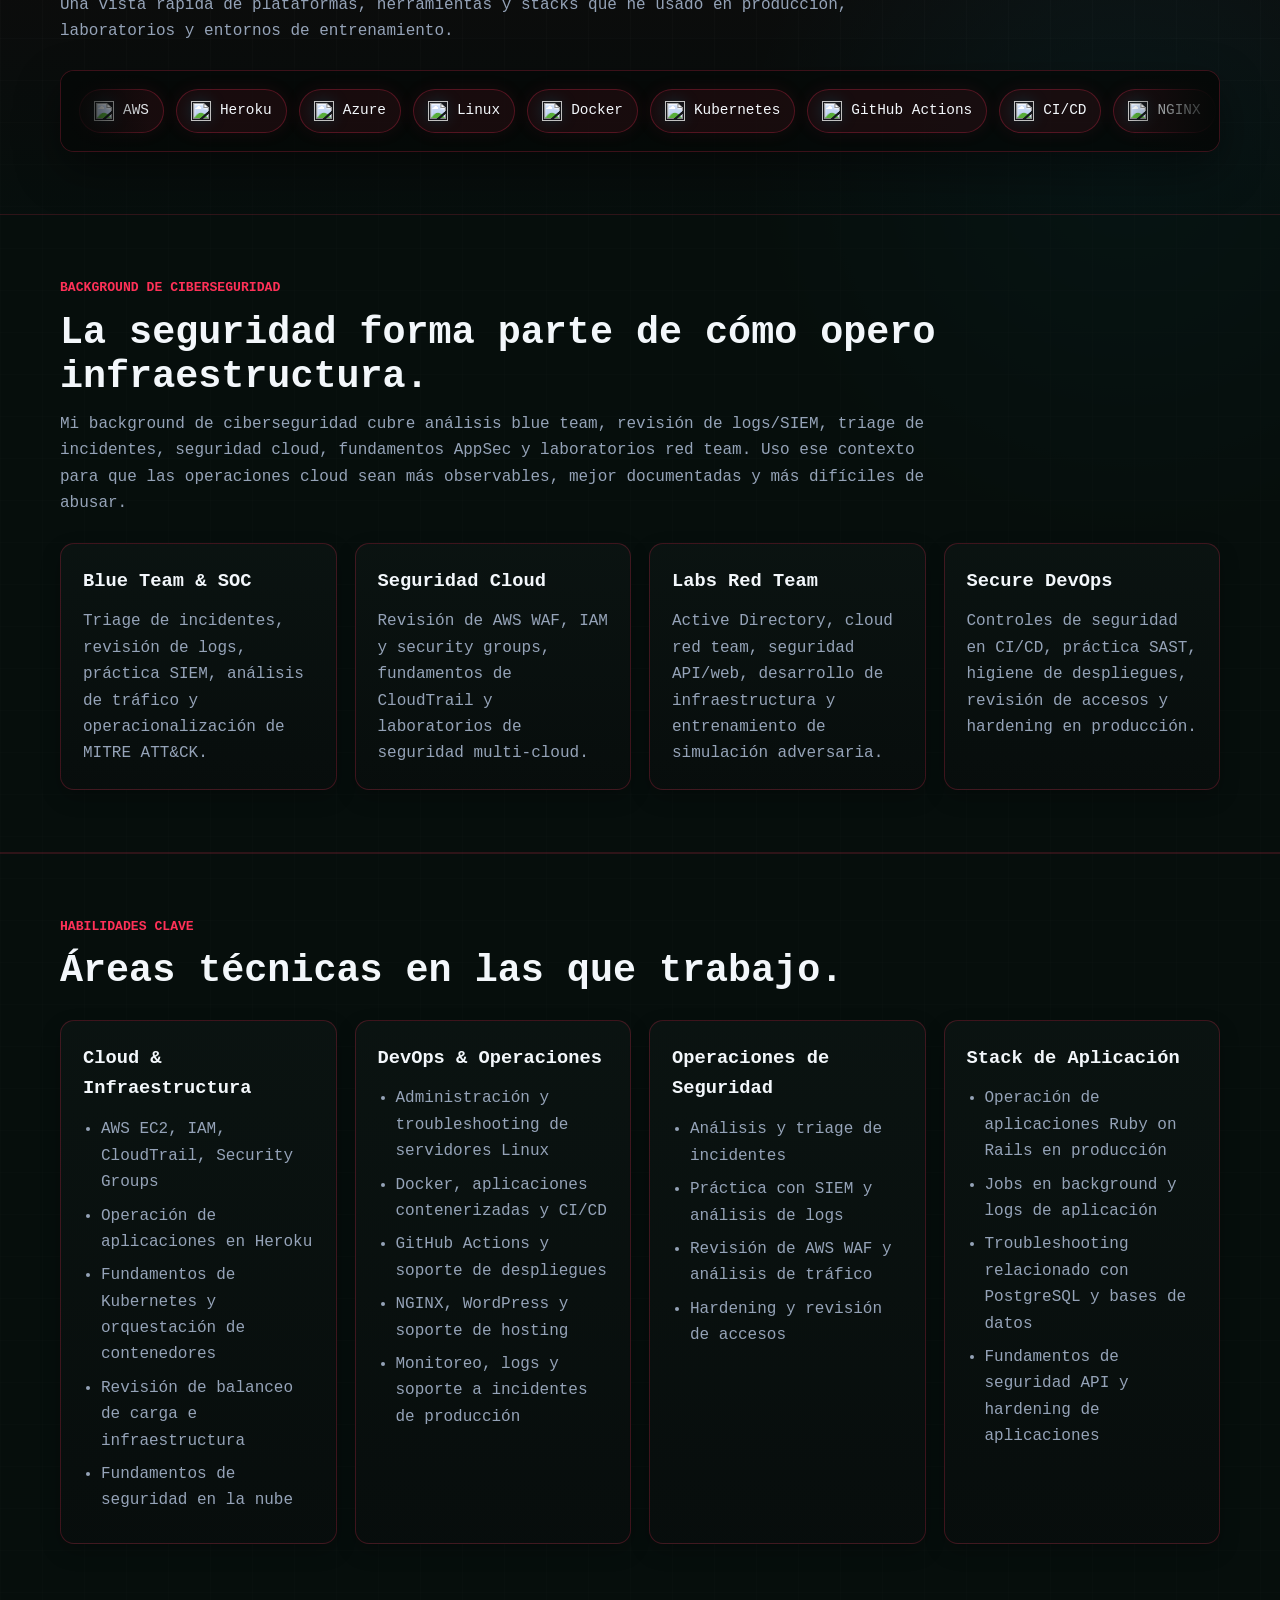
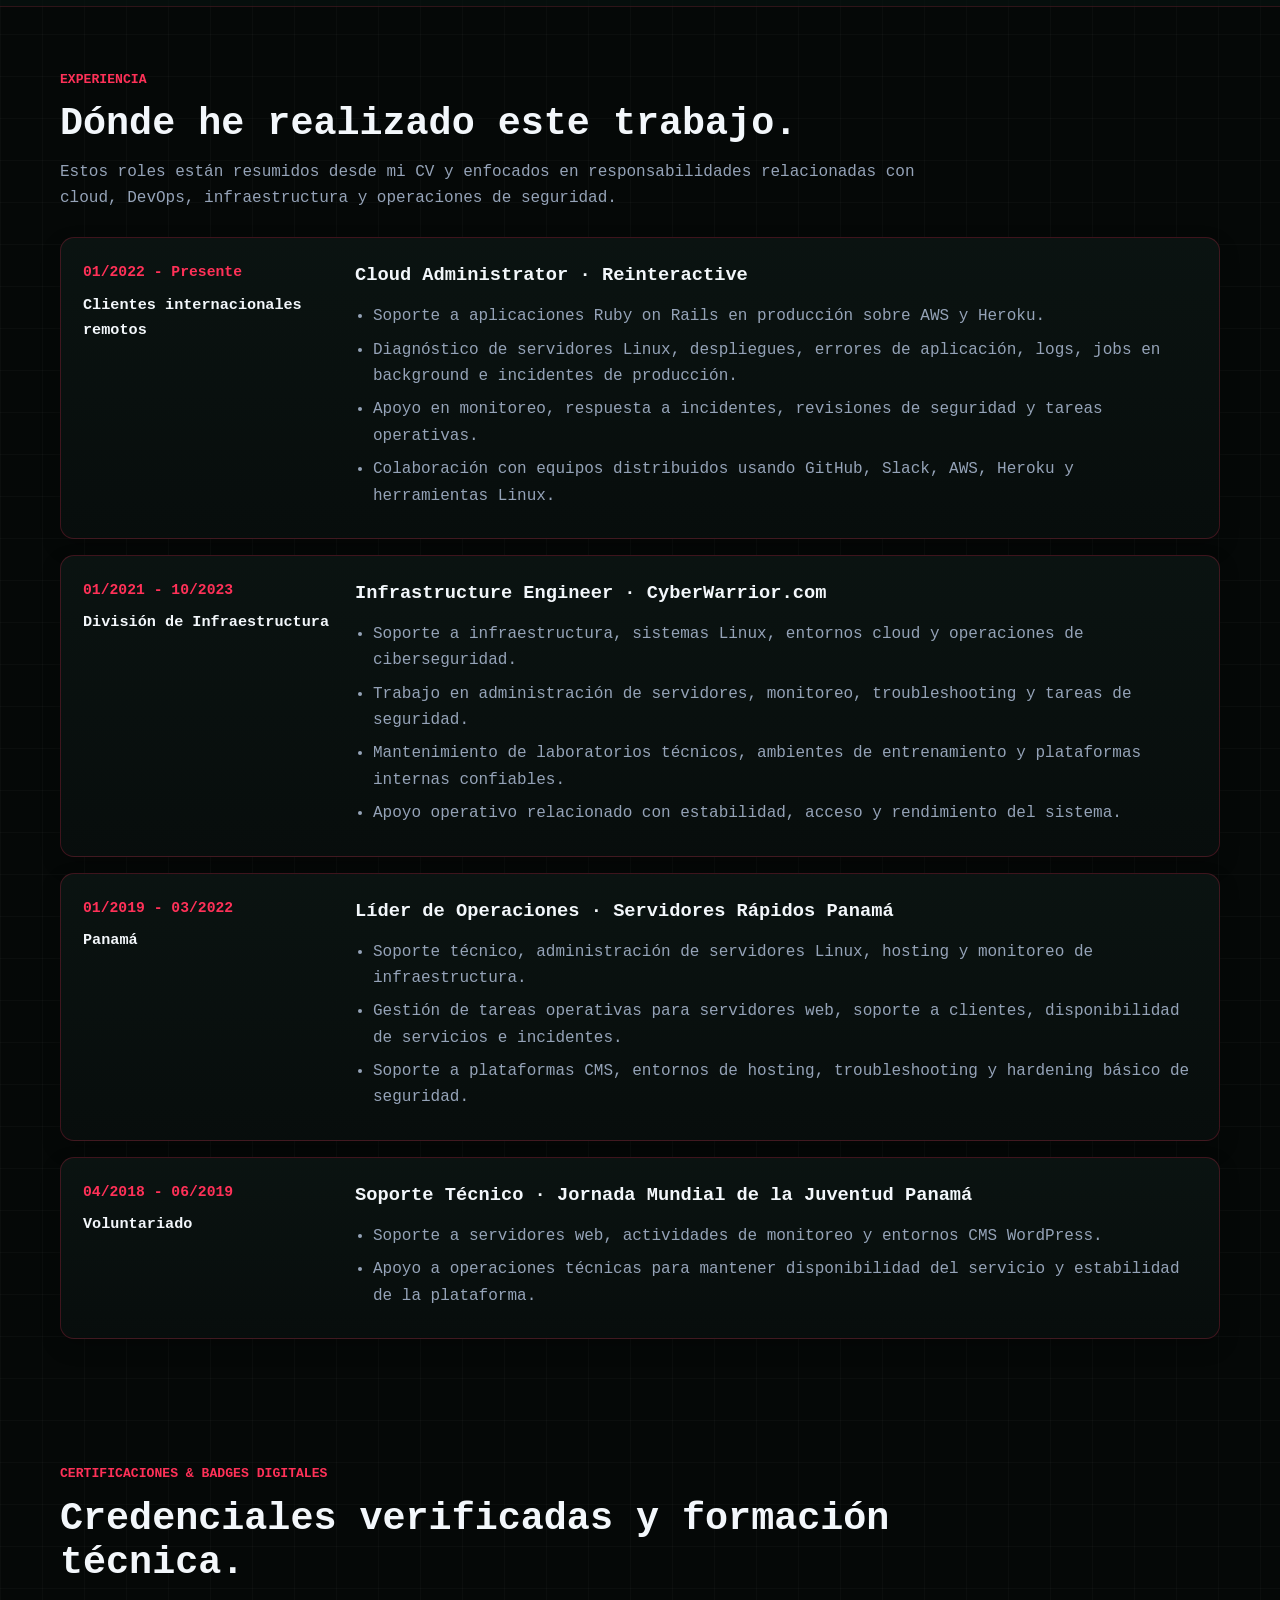
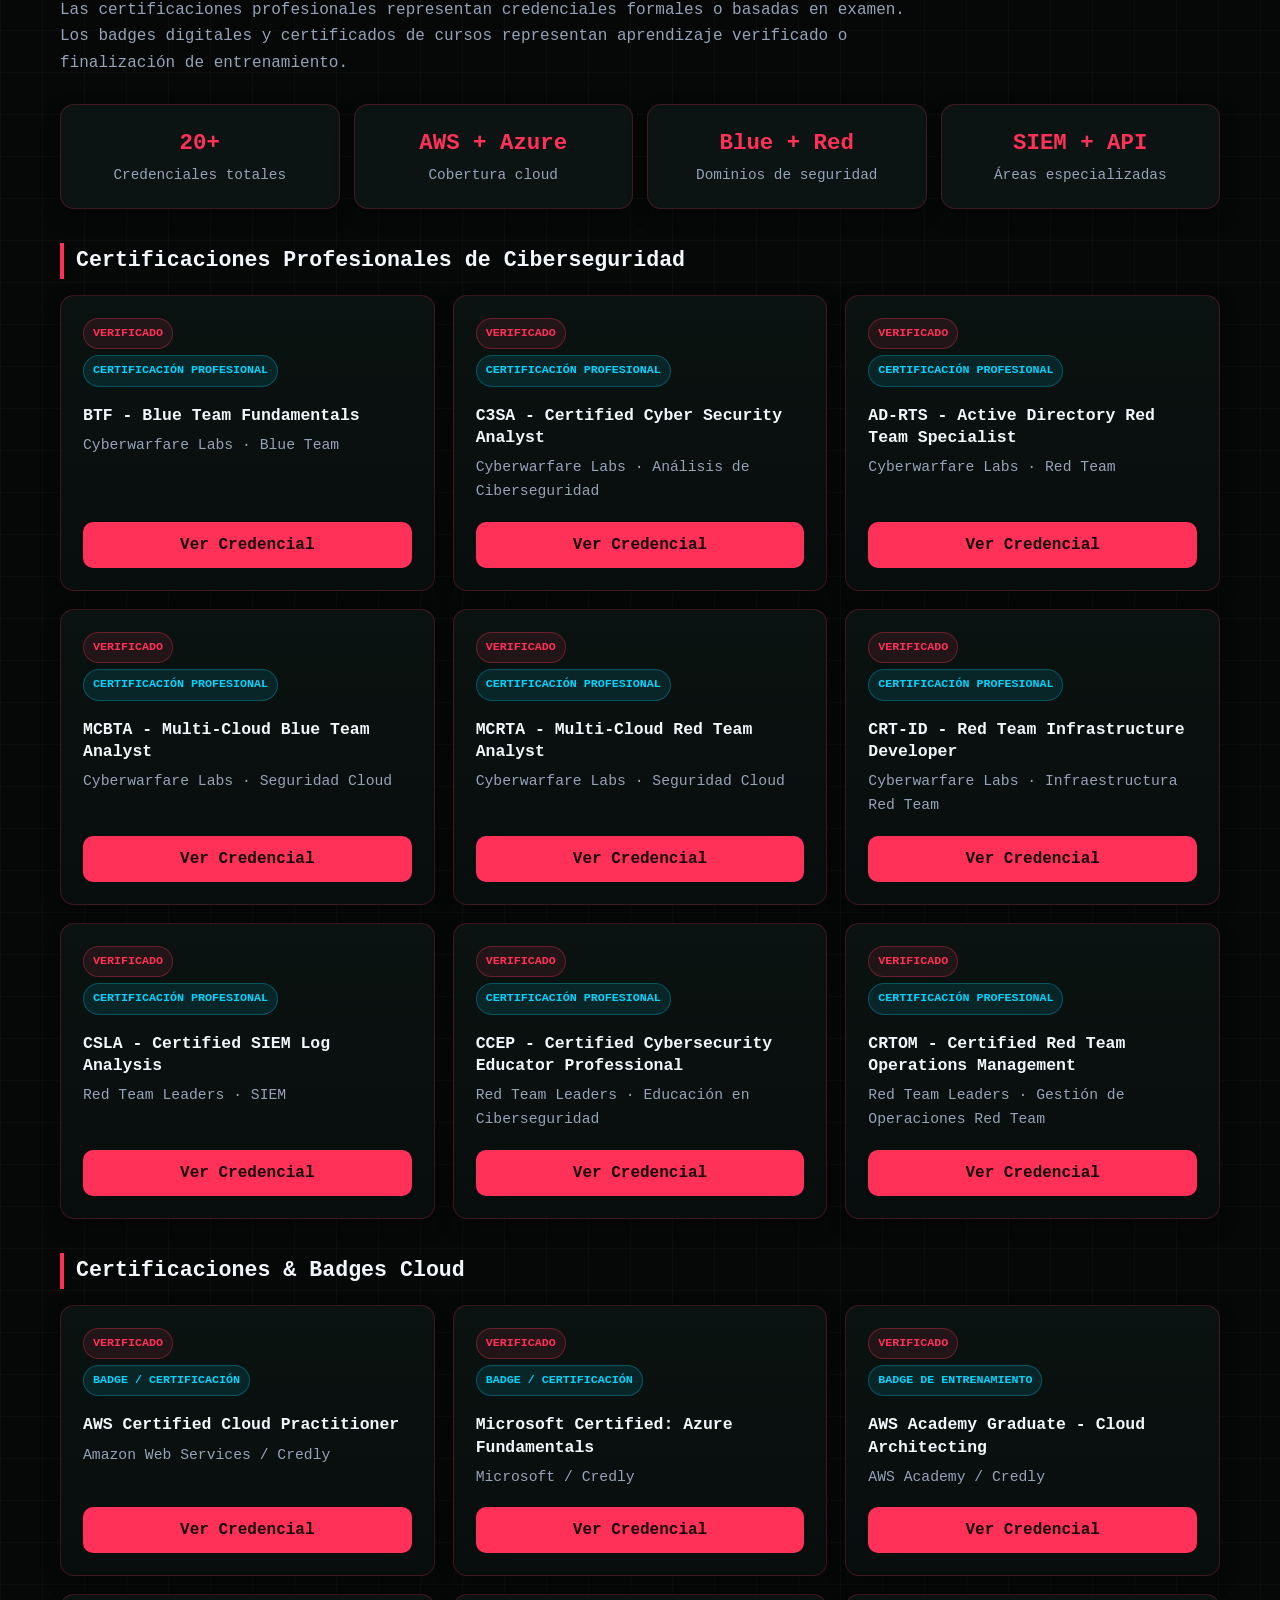
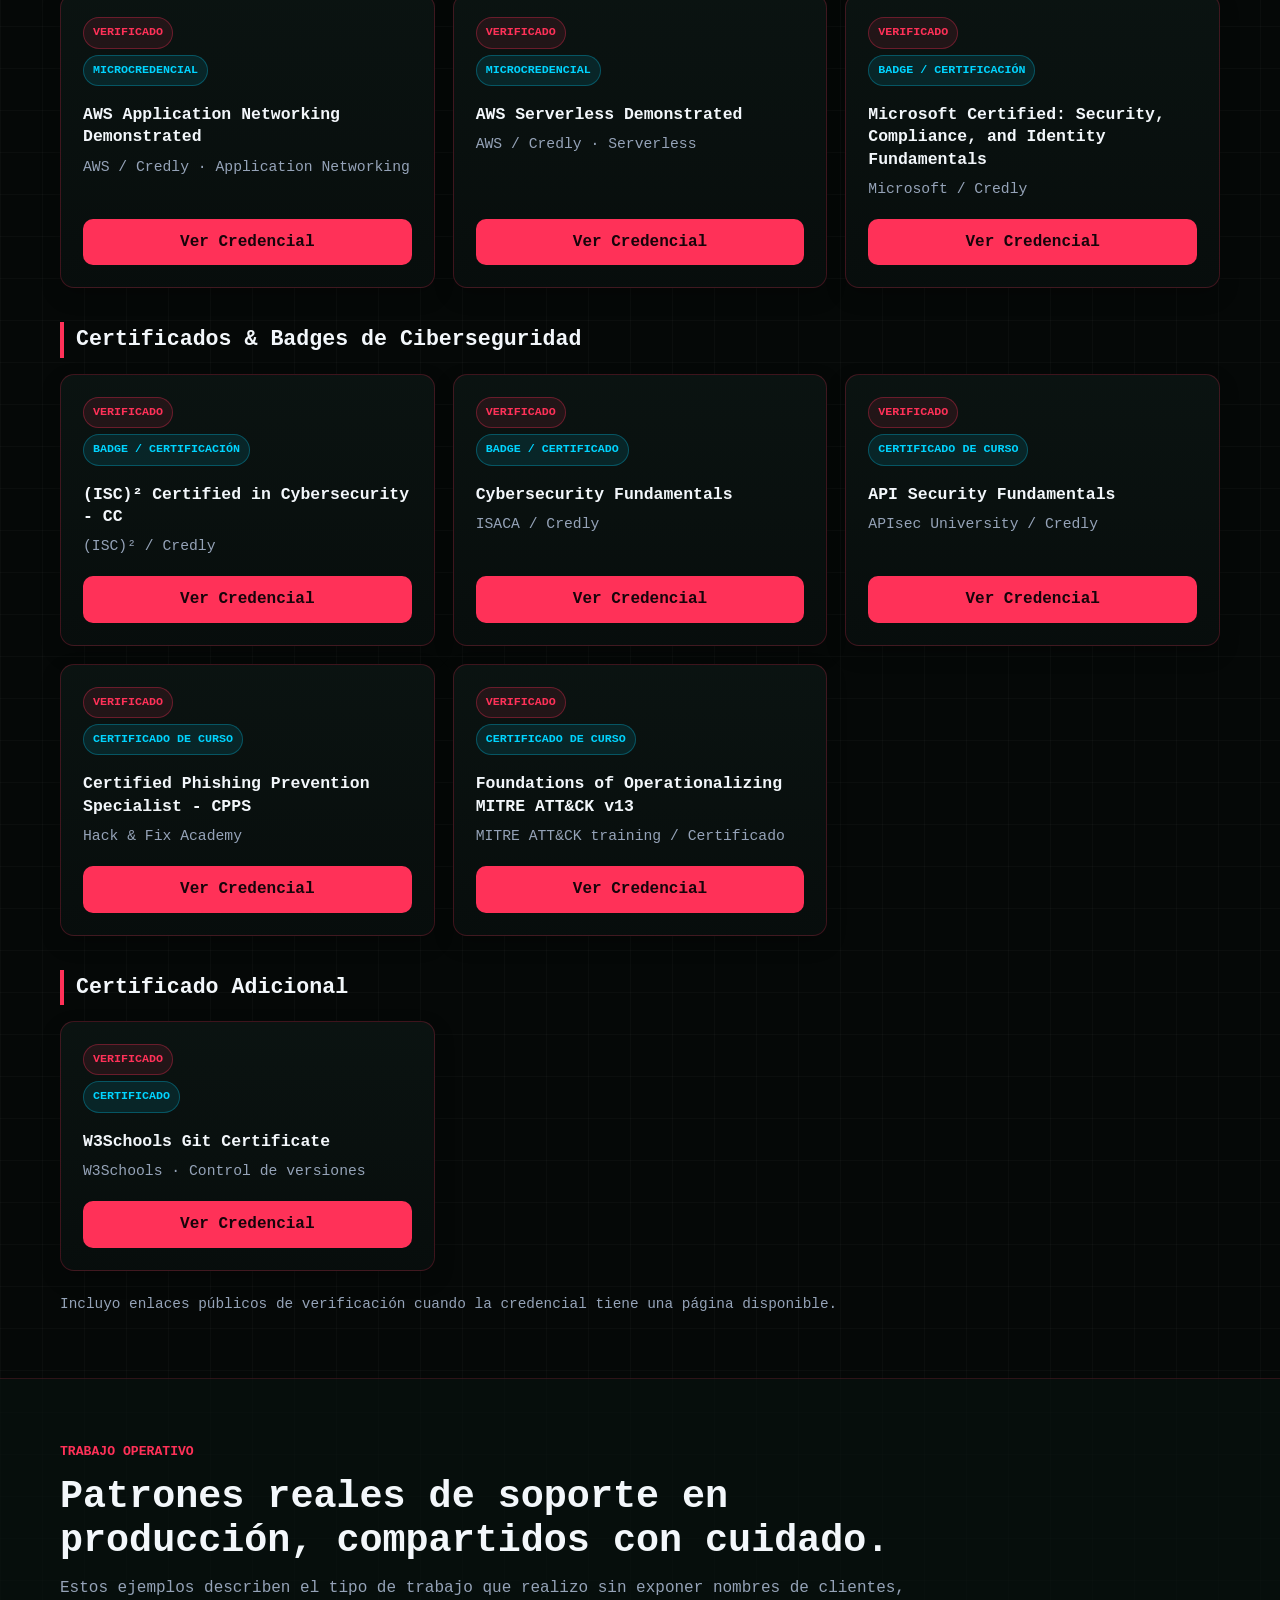
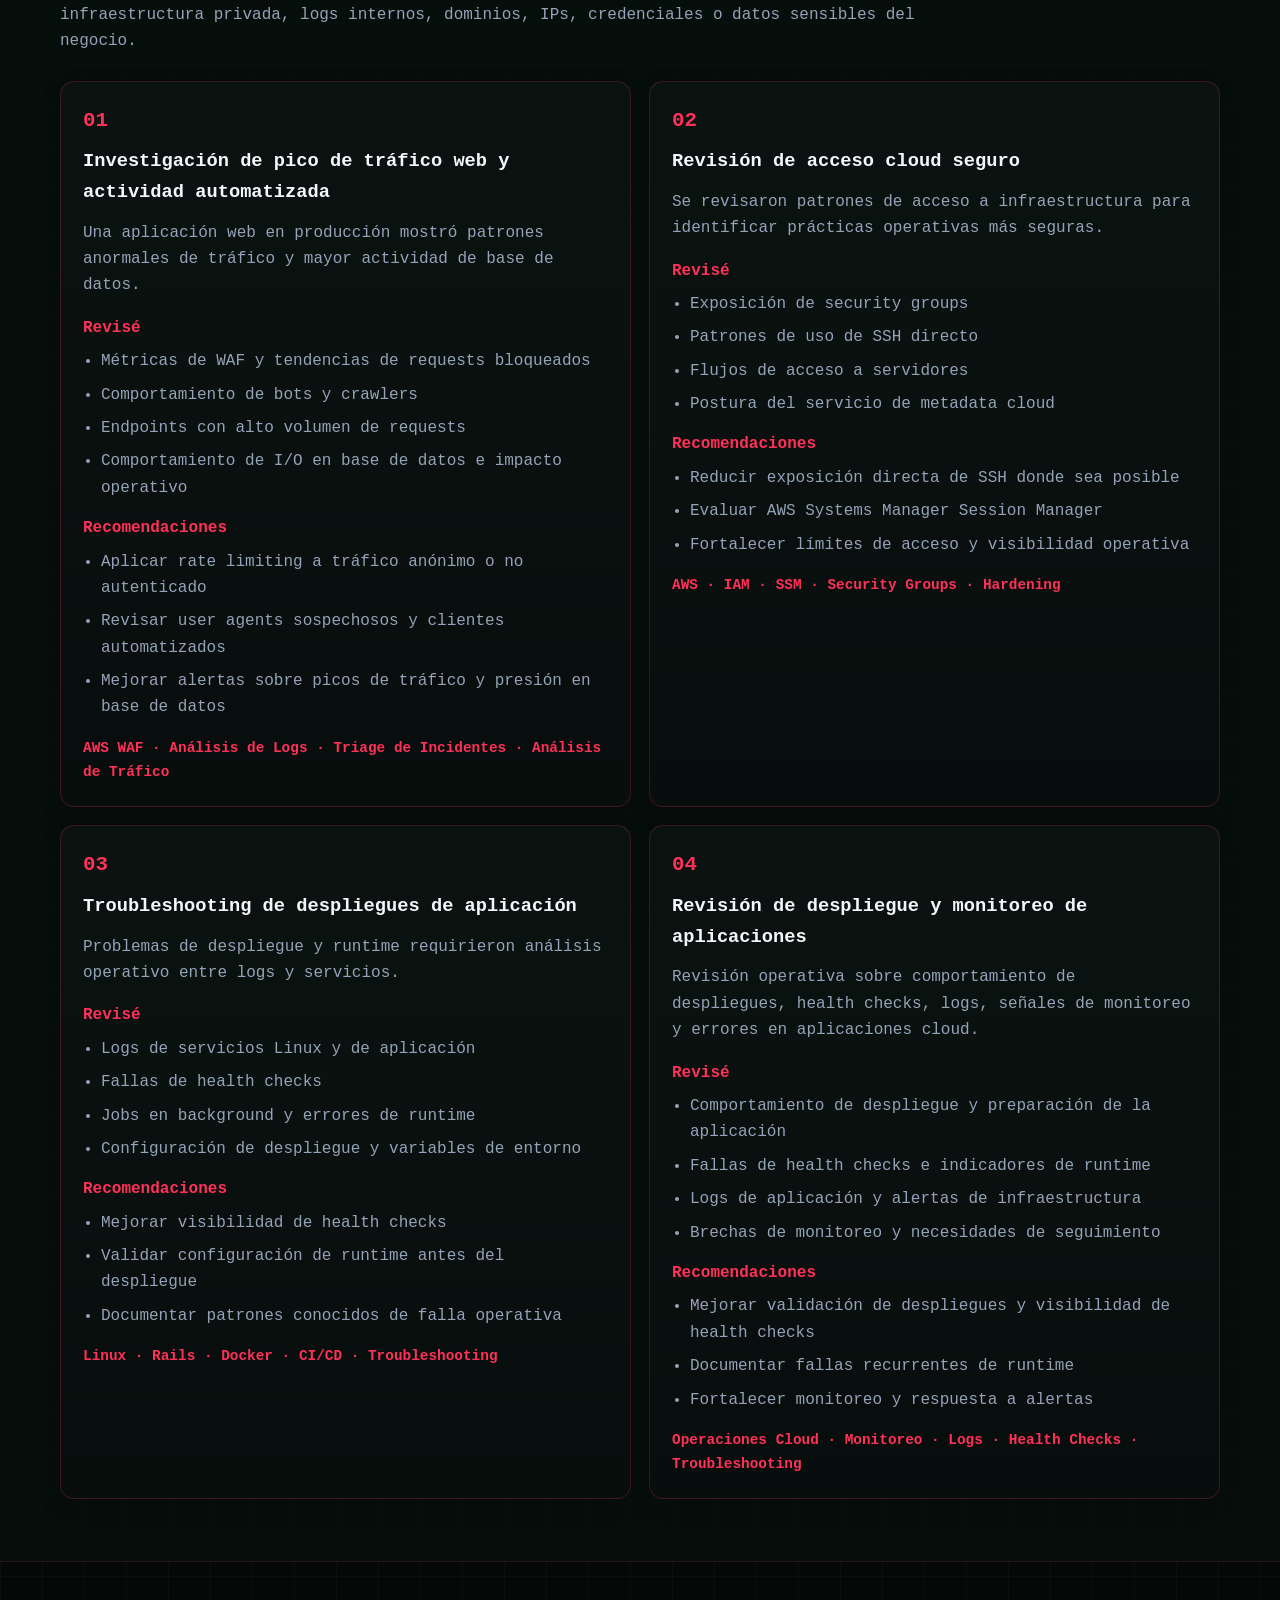
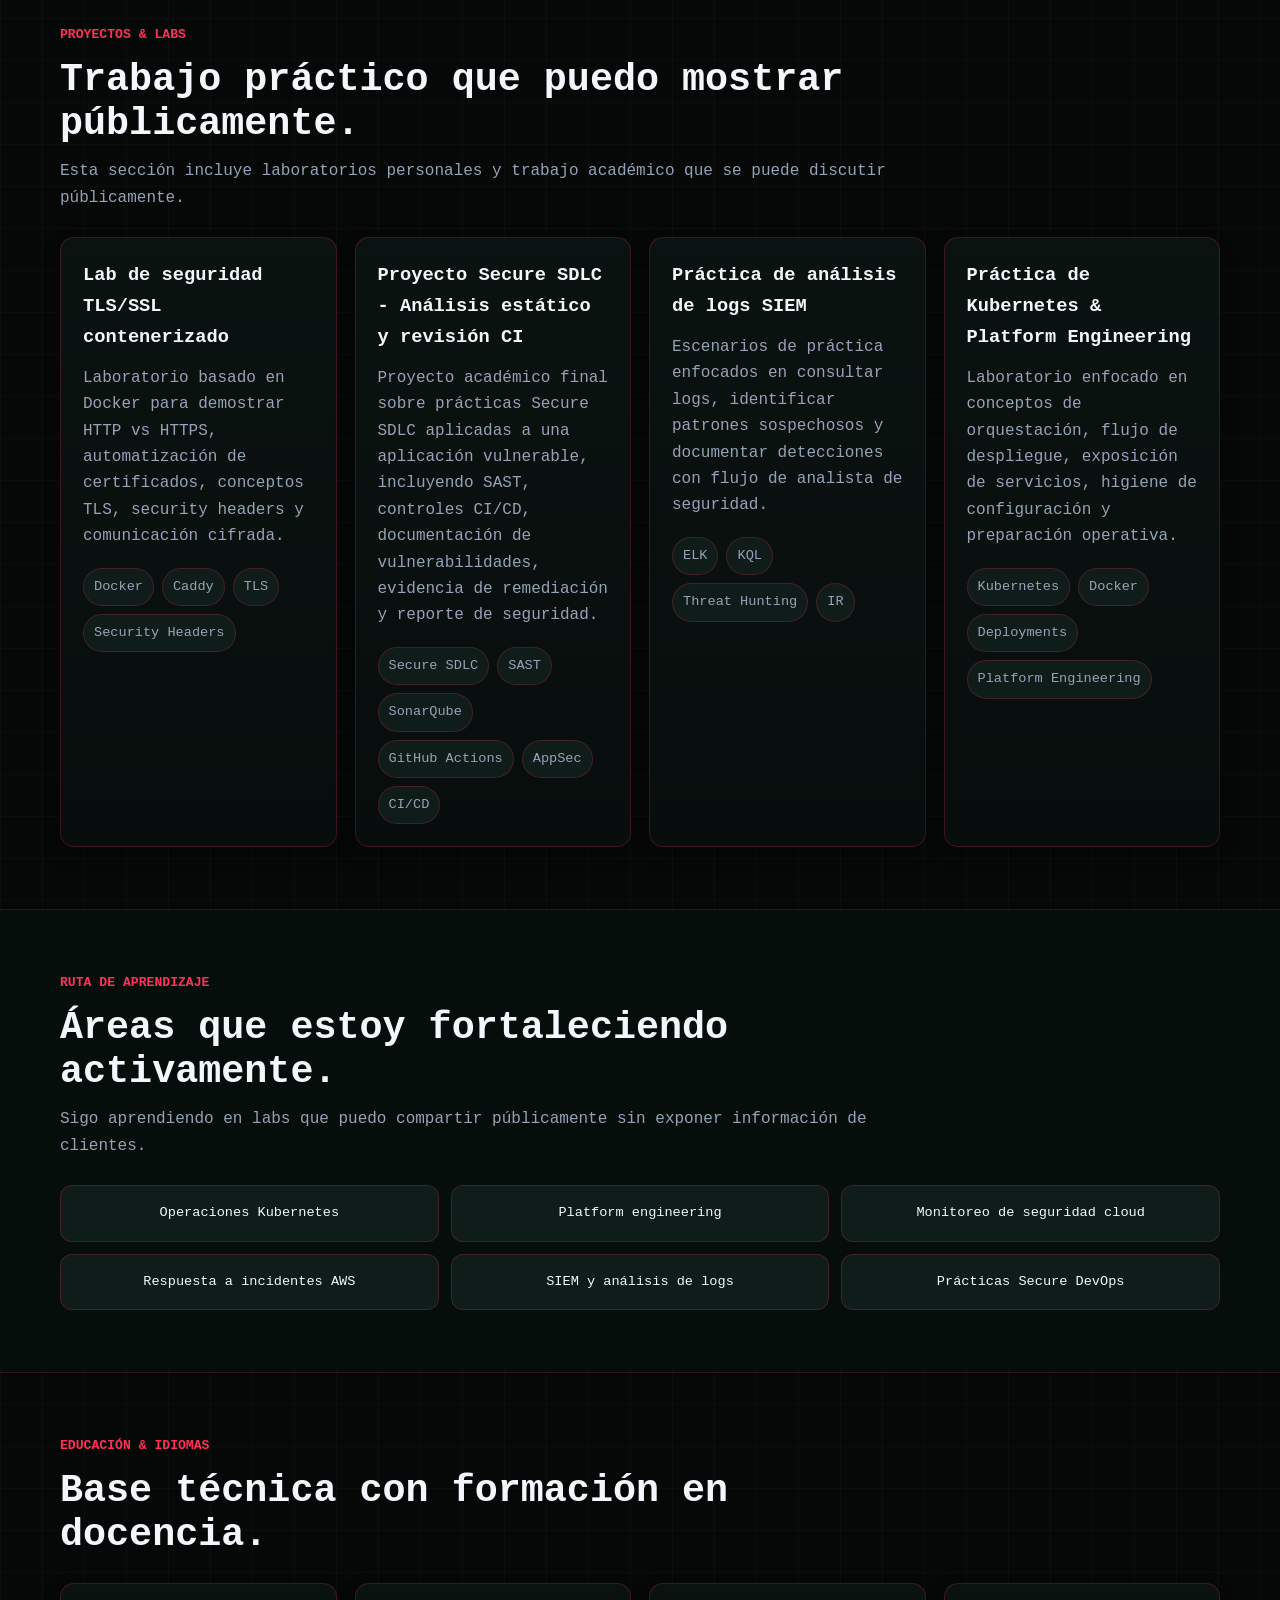
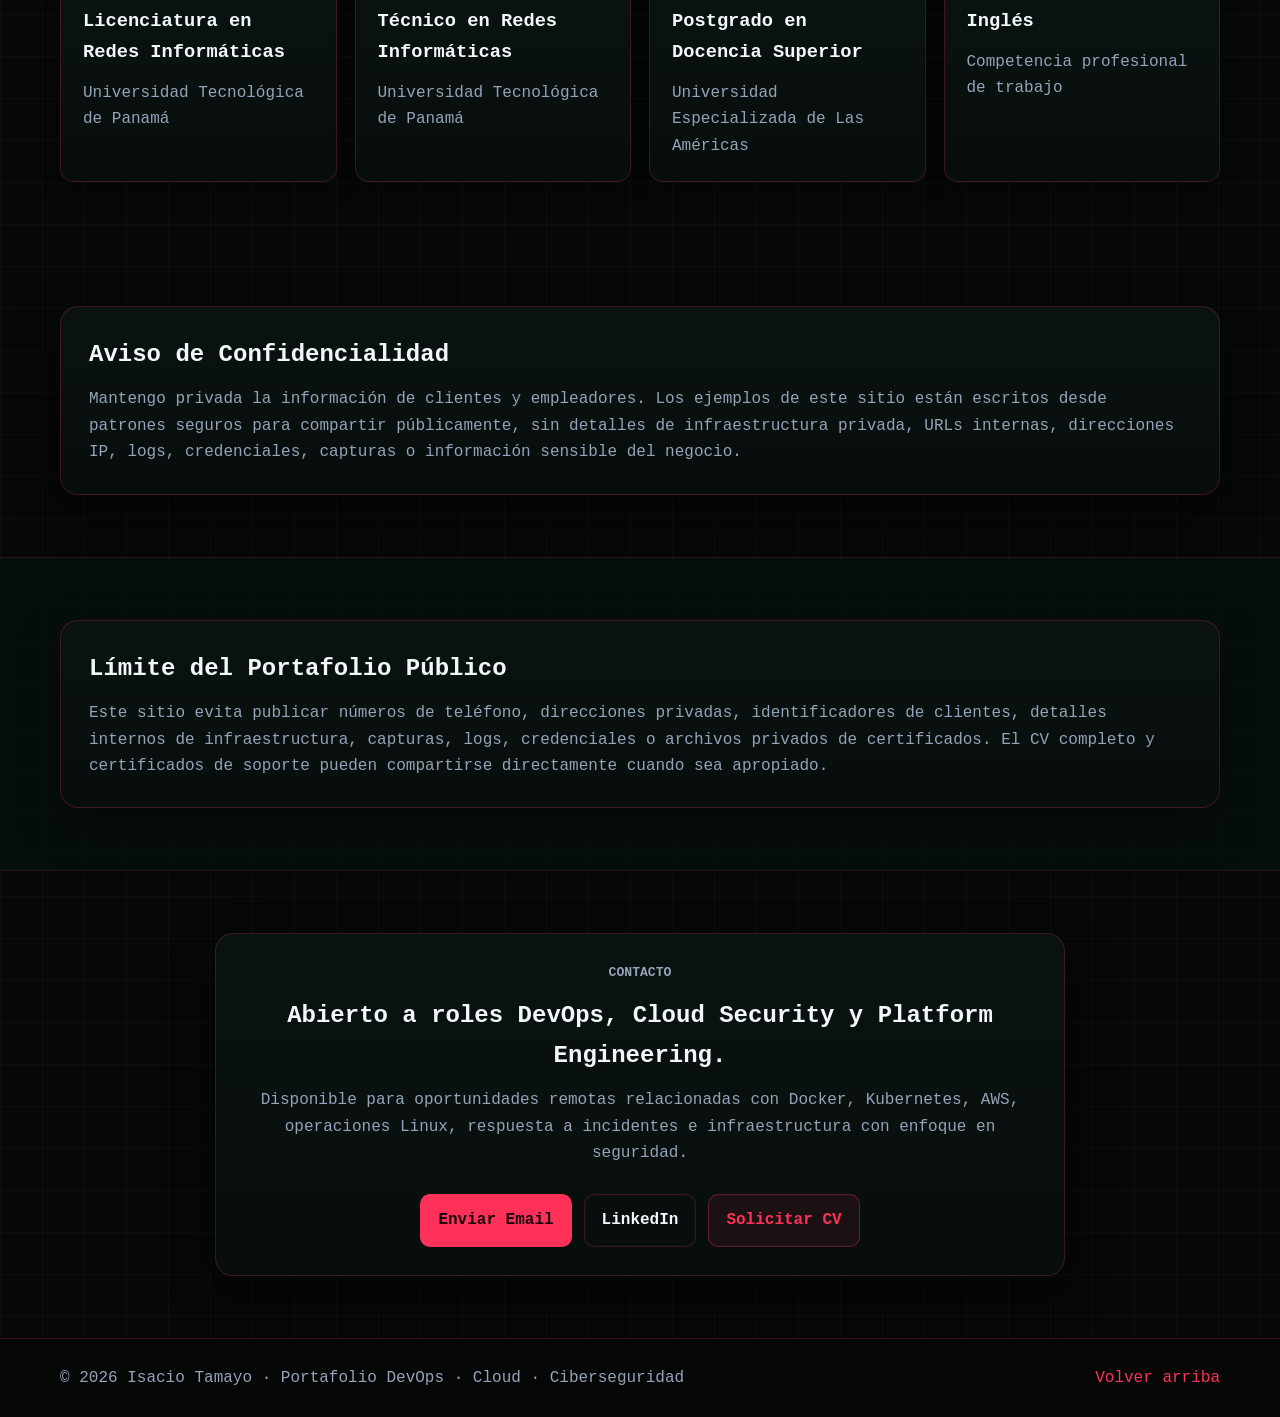
==== commit 0dbf0e95: "update style al letteers" ====
--- a/es.html
+++ b/es.html
@@ -26,13 +26,17 @@
       </a>
 
       <div class="nav-right">
+        <input class="menu-toggle" type="checkbox" id="site-menu-toggle" aria-label="Alternar menú de navegación" />
+        <label class="menu-button" for="site-menu-toggle"><span>PERFIL</span></label>
         <nav class="desktop-nav" aria-label="Navegación principal">
           <a href="#summary">Resumen</a>
           <a href="#skills">Habilidades</a>
+          <a href="#technologies">Tecnologías</a>
           <a href="#experience">Experiencia</a>
           <a class="nav-priority" href="#certifications">Credenciales</a>
           <a href="#case-studies">Casos</a>
           <a class="nav-priority" href="#projects">Proyectos</a>
+          <a class="nav-priority" href="guides/es.html">Guías</a>
           <a class="nav-priority" href="#contact">Contacto</a>
         </nav>
         <div class="language-switch" aria-label="Selector de idioma">
@@ -117,6 +121,53 @@
             Me gusta la parte práctica de ingeniería: entender por qué algo falló, hacer que la solución
             sea más fácil de repetir y dejar el sistema más claro para la siguiente persona que tenga que operarlo.
           </p>
+        </div>
+      </div>
+    </section>
+
+    <section id="technologies" class="section tech-section">
+      <div class="container">
+        <div class="section-heading">
+          <p class="eyebrow">Herramientas que he usado</p>
+          <h2>Tecnologías de cloud, DevOps y operaciones de seguridad.</h2>
+          <p class="section-note">
+            Una vista rápida de plataformas, herramientas y stacks que he usado en producción, laboratorios y entornos de entrenamiento.
+          </p>
+        </div>
+
+        <div class="tech-carousel" aria-label="Carrusel de tecnologías">
+          <div class="tech-track">
+            <span><img src="https://cdn.jsdelivr.net/gh/devicons/devicon/icons/amazonwebservices/amazonwebservices-original-wordmark.svg" alt="" loading="lazy" />AWS</span>
+            <span><img src="https://cdn.jsdelivr.net/gh/devicons/devicon/icons/heroku/heroku-original.svg" alt="" loading="lazy" />Heroku</span>
+            <span><img src="https://cdn.jsdelivr.net/gh/devicons/devicon/icons/azure/azure-original.svg" alt="" loading="lazy" />Azure</span>
+            <span><img src="https://cdn.simpleicons.org/linux/fcc624" alt="" loading="lazy" />Linux</span>
+            <span><img src="https://cdn.simpleicons.org/docker/2496ed" alt="" loading="lazy" />Docker</span>
+            <span><img src="https://cdn.simpleicons.org/kubernetes/326ce5" alt="" loading="lazy" />Kubernetes</span>
+            <span><img src="https://cdn.simpleicons.org/githubactions/2088ff" alt="" loading="lazy" />GitHub Actions</span>
+            <span><img src="https://cdn.simpleicons.org/github/ffffff" alt="" loading="lazy" />CI/CD</span>
+            <span><img src="https://cdn.simpleicons.org/nginx/009639" alt="" loading="lazy" />NGINX</span>
+            <span><img src="https://cdn.simpleicons.org/rubyonrails/cc0000" alt="" loading="lazy" />Ruby on Rails</span>
+            <span><img src="https://cdn.simpleicons.org/postgresql/4169e1" alt="" loading="lazy" />PostgreSQL</span>
+            <span><img src="https://cdn.simpleicons.org/wordpress/21759b" alt="" loading="lazy" />WordPress</span>
+            <span><img src="https://cdn.simpleicons.org/elastic/005571" alt="" loading="lazy" />Elastic</span>
+            <span><img src="https://cdn.simpleicons.org/cloudflare/f38020" alt="" loading="lazy" />Cloudflare WAF</span>
+            <span><img src="https://cdn.jsdelivr.net/gh/devicons/devicon/icons/sonarqube/sonarqube-original.svg" alt="" loading="lazy" />SonarQube</span>
+            <span><img src="https://cdn.jsdelivr.net/gh/devicons/devicon/icons/amazonwebservices/amazonwebservices-original-wordmark.svg" alt="" loading="lazy" />AWS</span>
+            <span><img src="https://cdn.jsdelivr.net/gh/devicons/devicon/icons/heroku/heroku-original.svg" alt="" loading="lazy" />Heroku</span>
+            <span><img src="https://cdn.jsdelivr.net/gh/devicons/devicon/icons/azure/azure-original.svg" alt="" loading="lazy" />Azure</span>
+            <span><img src="https://cdn.simpleicons.org/linux/fcc624" alt="" loading="lazy" />Linux</span>
+            <span><img src="https://cdn.simpleicons.org/docker/2496ed" alt="" loading="lazy" />Docker</span>
+            <span><img src="https://cdn.simpleicons.org/kubernetes/326ce5" alt="" loading="lazy" />Kubernetes</span>
+            <span><img src="https://cdn.simpleicons.org/githubactions/2088ff" alt="" loading="lazy" />GitHub Actions</span>
+            <span><img src="https://cdn.simpleicons.org/github/ffffff" alt="" loading="lazy" />CI/CD</span>
+            <span><img src="https://cdn.simpleicons.org/nginx/009639" alt="" loading="lazy" />NGINX</span>
+            <span><img src="https://cdn.simpleicons.org/rubyonrails/cc0000" alt="" loading="lazy" />Ruby on Rails</span>
+            <span><img src="https://cdn.simpleicons.org/postgresql/4169e1" alt="" loading="lazy" />PostgreSQL</span>
+            <span><img src="https://cdn.simpleicons.org/wordpress/21759b" alt="" loading="lazy" />WordPress</span>
+            <span><img src="https://cdn.simpleicons.org/elastic/005571" alt="" loading="lazy" />Elastic</span>
+            <span><img src="https://cdn.simpleicons.org/cloudflare/f38020" alt="" loading="lazy" />Cloudflare WAF</span>
+            <span><img src="https://cdn.jsdelivr.net/gh/devicons/devicon/icons/sonarqube/sonarqube-original.svg" alt="" loading="lazy" />SonarQube</span>
+          </div>
         </div>
       </div>
     </section>
--- a/assets/css/styles.css
+++ b/assets/css/styles.css
@@ -1,71 +1,87 @@
 :root{
-  --bg:#f6f8fb;
-  --bg-alt:#eaf1f4;
-  --card:#ffffff;
-  --card-2:#f1f5f7;
-  --text:#17202a;
-  --muted:#5f6f7a;
-  --accent:#0f766e;
-  --accent-2:#b7791f;
-  --border:rgba(23,32,42,.14);
-  --shadow:0 18px 45px rgba(15,23,42,.10);
+  --bg:#050807;
+  --bg-alt:#07110f;
+  --card:#0b1412;
+  --card-2:#101c19;
+  --text:#f3f7fb;
+  --muted:#95a3b8;
+  --accent:#ff3158;
+  --accent-2:#00d4ff;
+  --danger:#ff3f6e;
+  --border:rgba(255,49,88,.22);
+  --shadow:0 18px 45px rgba(0,0,0,.42);
 }
 
 *{box-sizing:border-box;margin:0;padding:0}
 html{scroll-behavior:smooth}
 body{
-  font-family:Inter, ui-sans-serif, system-ui, -apple-system, BlinkMacSystemFont, "Segoe UI", Arial, sans-serif;
+  font-family:ui-monospace, SFMono-Regular, Menlo, Consolas, "Liberation Mono", monospace;
   background:
-    linear-gradient(180deg,rgba(15,118,110,.08),transparent 360px),
+    radial-gradient(circle at 18% 0,rgba(255,49,88,.16),transparent 34rem),
+    radial-gradient(circle at 88% 14%,rgba(0,212,255,.10),transparent 24rem),
+    linear-gradient(rgba(255,255,255,.025) 1px,transparent 1px),
+    linear-gradient(90deg,rgba(255,255,255,.025) 1px,transparent 1px),
     var(--bg);
+  background-size:auto,auto,42px 42px,42px 42px,auto;
   color:var(--text);
-  line-height:1.6;
+  line-height:1.65;
+  letter-spacing:0;
 }
 a{color:inherit}
-a:focus-visible{outline:3px solid rgba(15,118,110,.55);outline-offset:4px}
+a:focus-visible{outline:3px solid rgba(255,49,88,.55);outline-offset:4px}
 .container{width:min(1160px,92%);margin:0 auto}
 
 .site-header{
   position:sticky;top:0;z-index:20;
   backdrop-filter:blur(16px);
-  background:rgba(246,248,251,.88);
+  background:rgba(5,8,7,.86);
   border-bottom:1px solid var(--border);
 }
-.nav-wrap{display:flex;align-items:center;justify-content:space-between;padding:14px 0}
-.brand{display:flex;align-items:center;gap:10px;text-decoration:none;font-weight:850;color:var(--text)}
+.nav-wrap{position:relative;display:flex;align-items:center;justify-content:space-between;gap:18px;padding:14px 0}
+.brand{display:flex;align-items:center;gap:10px;text-decoration:none;font-weight:900;letter-spacing:0;color:var(--text);text-transform:uppercase}
 .brand-mark{
   width:38px;height:38px;border-radius:10px;display:grid;place-items:center;
-  background:var(--text);color:#fff;font-weight:900;
+  background:linear-gradient(135deg,var(--accent),#0b1412 62%);color:#17040a;font-weight:900;box-shadow:0 0 20px rgba(255,49,88,.28);
 }
-.nav-right{display:flex;align-items:center;gap:16px}
-.desktop-nav{display:flex;gap:16px}
-.desktop-nav a{color:var(--muted);text-decoration:none;font-size:.93rem;transition:.2s ease;border-radius:8px}
-.desktop-nav a:hover{color:var(--accent)}
-.language-switch{display:flex;align-items:center;gap:4px;padding:4px;border:1px solid var(--border);border-radius:999px;background:#fff}
+.nav-right{display:flex;align-items:center;justify-content:flex-end;gap:12px;min-width:0}
+.menu-toggle{position:absolute;inline-size:1px;block-size:1px;opacity:0;pointer-events:none}
+.menu-button{display:inline-flex;align-items:center;gap:9px;border:1px solid var(--border);border-radius:10px;padding:9px 12px;background:rgba(255,49,88,.08);color:var(--text);font-size:.82rem;font-weight:900;letter-spacing:0;line-height:1;text-transform:uppercase;cursor:pointer;transition:.2s ease;user-select:none}
+.menu-button::before{content:"$";color:var(--accent-2)}
+.menu-button::after{content:"+";color:var(--accent);font-size:1rem;line-height:1}
+.menu-button:hover{border-color:rgba(255,49,88,.48);box-shadow:0 0 20px rgba(255,49,88,.12)}
+.menu-toggle:checked + .menu-button{background:var(--accent);color:#17040a;border-color:transparent}
+.menu-toggle:checked + .menu-button::before,.menu-toggle:checked + .menu-button::after{color:#17040a}
+.menu-toggle:checked + .menu-button::after{content:"-"}
+.desktop-nav{position:absolute;right:0;top:calc(100% + 10px);display:grid;grid-template-columns:repeat(3,minmax(150px,1fr));gap:8px;width:min(680px,92vw);padding:14px;border:1px solid var(--border);border-radius:14px;background:rgba(8,14,13,.97);box-shadow:var(--shadow),inset 0 0 28px rgba(255,49,88,.04);opacity:0;visibility:hidden;transform:translateY(-8px);transition:.2s ease;z-index:30}
+.menu-toggle:checked ~ .desktop-nav{opacity:1;visibility:visible;transform:translateY(0)}
+.desktop-nav a{display:flex;align-items:center;min-height:42px;color:var(--muted);text-decoration:none;font-size:.84rem;font-weight:800;letter-spacing:0;text-transform:uppercase;transition:.2s ease;border-radius:9px;white-space:nowrap;border:1px solid rgba(255,49,88,.12);background:rgba(255,255,255,.025);padding:10px 11px}
+.desktop-nav a::before{content:">";margin-right:8px;color:var(--accent)}
+.desktop-nav a:hover{color:var(--text);border-color:rgba(255,49,88,.48);background:rgba(255,49,88,.10)}
+.language-switch{display:flex;align-items:center;gap:4px;padding:4px;border:1px solid var(--border);border-radius:999px;background:rgba(11,20,18,.88)}
 .language-switch a{min-width:34px;padding:5px 8px;border-radius:999px;text-align:center;color:var(--muted);font-size:.78rem;font-weight:900;text-decoration:none}
 .language-switch a:hover{color:var(--accent)}
-.language-switch a.active{background:var(--accent);color:#fff}
+.language-switch a.active{background:var(--accent);color:#17040a}
 
 .hero{padding:86px 0 54px}
 .hero-grid{display:grid;grid-template-columns:1.35fr .9fr;gap:34px;align-items:center}
-.eyebrow{color:var(--accent);font-size:.82rem;letter-spacing:.12em;text-transform:uppercase;font-weight:900;margin-bottom:12px}
-.hero h1{font-size:clamp(2.4rem,5vw,4.55rem);line-height:1.04;margin-bottom:20px;max-width:880px}
-.hero-text{max-width:780px;color:var(--muted);font-size:1.1rem}
+.eyebrow{color:var(--accent);font-size:.82rem;letter-spacing:0;text-transform:uppercase;font-weight:900;margin-bottom:12px}
+.hero h1{font-size:clamp(2.4rem,5vw,4.55rem);line-height:1.04;margin-bottom:20px;max-width:880px;text-shadow:0 0 24px rgba(255,49,88,.16)}
+.hero-text{max-width:780px;color:var(--muted);font-size:1.04rem}
 .hero-actions{display:flex;flex-wrap:wrap;gap:12px;margin-top:28px}
 .hero-actions.centered{justify-content:center}
-.btn{display:inline-flex;align-items:center;justify-content:center;padding:12px 17px;border-radius:10px;text-decoration:none;font-weight:850;border:1px solid var(--border);transition:.2s ease;background:#fff}
+.btn{display:inline-flex;align-items:center;justify-content:center;padding:12px 17px;border-radius:10px;text-decoration:none;font-weight:850;border:1px solid var(--border);transition:.2s ease;background:rgba(11,20,18,.86);box-shadow:inset 0 0 0 1px rgba(255,255,255,.02)}
 .btn:focus-visible,.credential-card a:focus-visible{outline-offset:5px}
-.btn:hover{transform:translateY(-2px);box-shadow:0 10px 24px rgba(15,23,42,.09)}
-.btn.primary{background:var(--accent);color:#fff;border-color:transparent}
-.btn.secondary{background:#fff;color:var(--accent);border-color:rgba(15,118,110,.28)}
+.btn:hover{transform:translateY(-2px);box-shadow:0 10px 24px rgba(255,49,88,.16)}
+.btn.primary{background:var(--accent);color:#17040a;border-color:transparent}
+.btn.secondary{background:rgba(255,49,88,.08);color:var(--accent);border-color:rgba(255,49,88,.32)}
 .btn.ghost{background:transparent;color:var(--text)}
 .contact-pills{display:flex;flex-wrap:wrap;gap:10px;margin-top:22px}
-.contact-pills a{padding:8px 12px;border-radius:999px;text-decoration:none;color:var(--muted);background:#fff;border:1px solid var(--border);font-size:.92rem}
-.contact-pills a:hover{color:var(--accent);border-color:rgba(15,118,110,.35)}
+.contact-pills a{padding:8px 12px;border-radius:999px;text-decoration:none;color:var(--muted);background:var(--card);border:1px solid var(--border);font-size:.92rem}
+.contact-pills a:hover{color:var(--accent);border-color:rgba(255,49,88,.48)}
 
-.hero-card{background:#fff;border:1px solid var(--border);border-radius:18px;padding:26px;box-shadow:var(--shadow)}
-.hero-card-top{display:flex;align-items:center;gap:9px;color:var(--muted);font-size:.92rem;margin-bottom:22px}
-.status-dot{width:10px;height:10px;background:var(--accent);border-radius:50%;box-shadow:0 0 0 6px rgba(15,118,110,.12)}
+.hero-card{background:linear-gradient(180deg,rgba(11,20,18,.96),rgba(7,17,15,.96));border:1px solid var(--border);border-radius:18px;padding:26px;box-shadow:var(--shadow),inset 0 0 34px rgba(255,49,88,.045);position:relative;overflow:hidden}
+.hero-card-top{display:flex;align-items:center;gap:9px;color:var(--accent);font-size:.92rem;margin-bottom:22px}
+.status-dot{width:10px;height:10px;background:var(--accent);border-radius:50%;box-shadow:0 0 0 6px rgba(255,49,88,.18)}
 .hero-card h2{font-size:1.55rem;margin-bottom:6px}
 .hero-card p{color:var(--muted);margin-bottom:22px}
 .snapshot-grid{display:grid;grid-template-columns:1fr;gap:12px}
@@ -74,19 +90,19 @@
 .snapshot-grid span{display:block;color:var(--muted);font-size:.93rem}
 
 .section{padding:62px 0}
-.section.alt{background:var(--bg-alt);border-top:1px solid rgba(23,32,42,.08);border-bottom:1px solid rgba(23,32,42,.08)}
+.section.alt{background:rgba(7,17,15,.72);border-top:1px solid rgba(255,49,88,.16);border-bottom:1px solid rgba(255,49,88,.16)}
 .section-heading{margin-bottom:26px;max-width:880px}
 .section-heading h2{font-size:clamp(1.8rem,3vw,2.5rem);line-height:1.15;margin-bottom:12px}
 .section-note,.section-heading p:not(.eyebrow){color:var(--muted)}
-.summary-card,.confidentiality-card,.contact-box{background:#fff;border:1px solid var(--border);border-radius:18px;padding:28px;box-shadow:var(--shadow)}
+.summary-card,.confidentiality-card,.contact-box{background:linear-gradient(180deg,rgba(11,20,18,.95),rgba(8,14,13,.95));border:1px solid var(--border);border-radius:18px;padding:28px;box-shadow:var(--shadow)}
 .summary-card p + p{margin-top:14px}
 .summary-card p,.confidentiality-card p,.contact-box p{color:var(--muted)}
 .confidentiality-card h2,.contact-box h2{margin-bottom:12px}
 
 .skills-grid,.case-grid,.project-grid,.credential-grid,.education-grid,.security-grid{display:grid;gap:18px}
 .skills-grid{grid-template-columns:repeat(4,1fr)}
-.skill-card,.case-card,.project-card,.credential-card,.experience-card,.education-card,.security-card{background:#fff;border:1px solid var(--border);border-radius:14px;padding:22px;transition:.2s ease;box-shadow:0 8px 20px rgba(15,23,42,.04)}
-.skill-card:hover,.case-card:hover,.project-card:hover,.credential-card:hover,.experience-card:hover,.education-card:hover,.security-card:hover{transform:translateY(-3px);border-color:rgba(15,118,110,.35);box-shadow:var(--shadow)}
+.skill-card,.case-card,.project-card,.credential-card,.experience-card,.education-card,.security-card{background:linear-gradient(180deg,rgba(11,20,18,.95),rgba(8,14,13,.95));border:1px solid var(--border);border-radius:14px;padding:22px;transition:.2s ease;box-shadow:0 8px 20px rgba(0,0,0,.24)}
+.skill-card:hover,.case-card:hover,.project-card:hover,.credential-card:hover,.experience-card:hover,.education-card:hover,.security-card:hover{transform:translateY(-3px);border-color:rgba(255,49,88,.48);box-shadow:var(--shadow)}
 .skill-card h3,.case-card h3,.project-card h3,.experience-card h3,.education-card h3,.security-card h3{margin-bottom:12px}
 .skill-card ul,.case-card ul,.experience-card ul{padding-left:18px;color:var(--muted)}
 .skill-card li,.case-card li,.experience-card li{margin:7px 0}
@@ -100,7 +116,7 @@
 .education-card p,.security-card p{color:var(--muted)}
 
 .credential-stats{display:grid;grid-template-columns:repeat(4,1fr);gap:14px;margin:28px 0 34px}
-.credential-stats div{padding:20px;border:1px solid var(--border);border-radius:14px;background:#fff;text-align:center;box-shadow:0 8px 20px rgba(15,23,42,.04)}
+.credential-stats div{padding:20px;border:1px solid var(--border);border-radius:14px;background:var(--card);text-align:center;box-shadow:0 8px 20px rgba(0,0,0,.24)}
 .credential-stats strong{display:block;color:var(--accent);font-size:1.4rem}
 .credential-stats span{color:var(--muted);font-size:.9rem}
 .credential-section{margin-top:34px}
@@ -110,12 +126,24 @@
 .credential-card{display:flex;flex-direction:column;min-height:228px}
 .credential-card h4{font-size:1.03rem;margin:12px 0 6px;line-height:1.35}
 .credential-card p{color:var(--muted);font-size:.92rem;margin-bottom:auto}
-.credential-card a{margin-top:18px;display:inline-flex;justify-content:center;text-decoration:none;background:var(--accent);color:#fff;padding:10px 12px;border-radius:10px;font-weight:850}
-.badge{display:inline-flex;width:max-content;padding:5px 9px;border-radius:999px;font-size:.73rem;font-weight:900;margin-right:6px;margin-bottom:6px;text-transform:uppercase;letter-spacing:.05em}
-.badge.verified{background:rgba(15,118,110,.09);color:var(--accent);border:1px solid rgba(15,118,110,.22)}
-.badge.type{background:rgba(183,121,31,.10);color:var(--accent-2);border:1px solid rgba(183,121,31,.24)}
+.credential-card a{margin-top:18px;display:inline-flex;justify-content:center;text-decoration:none;background:var(--accent);color:#17040a;padding:10px 12px;border-radius:10px;font-weight:850}
+.badge{display:inline-flex;width:max-content;padding:5px 9px;border-radius:999px;font-size:.73rem;font-weight:900;margin-right:6px;margin-bottom:6px;text-transform:uppercase;letter-spacing:0}
+.badge.verified{background:rgba(255,49,88,.10);color:var(--accent);border:1px solid rgba(255,49,88,.32)}
+.badge.type{background:rgba(0,212,255,.10);color:var(--accent-2);border:1px solid rgba(0,212,255,.28)}
 .credential-note{color:var(--muted);margin-top:22px;font-size:.9rem}
-code{background:rgba(15,23,42,.06);padding:2px 5px;border-radius:6px}
+code{background:rgba(255,49,88,.10);color:var(--accent);padding:2px 5px;border-radius:6px}
+
+.tech-section{overflow:hidden;background:linear-gradient(180deg,rgba(255,49,88,.045),rgba(7,17,15,.72))}
+.tech-carousel{position:relative;overflow:hidden;border:1px solid var(--border);border-radius:14px;background:rgba(5,8,7,.78);box-shadow:var(--shadow)}
+.tech-carousel::before,.tech-carousel::after{content:"";position:absolute;top:0;bottom:0;width:90px;z-index:2;pointer-events:none}
+.tech-carousel::before{left:0;background:linear-gradient(90deg,var(--bg),transparent)}
+.tech-carousel::after{right:0;background:linear-gradient(270deg,var(--bg),transparent)}
+.tech-track{display:flex;width:max-content;gap:12px;padding:18px;animation:tech-scroll 34s linear infinite}
+.tech-carousel:hover .tech-track{animation-play-state:paused}
+.tech-track span{display:inline-flex;align-items:center;gap:9px;white-space:nowrap;border:1px solid rgba(255,49,88,.26);border-radius:999px;padding:9px 14px;background:rgba(255,49,88,.08);color:var(--text);font-size:.9rem;box-shadow:0 0 18px rgba(255,49,88,.08)}
+.tech-track img{width:20px;height:20px;object-fit:contain;filter:drop-shadow(0 0 8px rgba(0,212,255,.18))}
+@keyframes tech-scroll{from{transform:translateX(0)}to{transform:translateX(-50%)}}
+@media(prefers-reduced-motion:reduce){.tech-track{animation:none;flex-wrap:wrap;width:auto}}
 
 .case-grid{grid-template-columns:repeat(2,1fr)}
 .case-number{color:var(--accent);font-weight:900;font-size:1.3rem;margin-bottom:8px}
@@ -130,30 +158,35 @@
 .learning-item{text-align:center;border-radius:12px;padding:16px;color:var(--text)}
 .contact-section{text-align:center}
 .contact-box{max-width:850px;margin:0 auto}
-.footer{border-top:1px solid var(--border);padding:26px 0;color:var(--muted);background:#fff}
+.footer{border-top:1px solid var(--border);padding:26px 0;color:var(--muted);background:rgba(5,8,7,.94)}
 .footer-inner{display:flex;justify-content:space-between;gap:14px;align-items:center}
 .footer a{color:var(--accent);text-decoration:none}
+
+
+.guide-hero{padding-bottom:44px}
+.guide-hero-inner{max-width:900px}
+.guide-grid{display:grid;grid-template-columns:repeat(3,1fr);gap:18px}
+.guide-card{background:linear-gradient(180deg,rgba(11,20,18,.95),rgba(8,14,13,.95));border:1px solid var(--border);border-radius:14px;padding:22px;box-shadow:0 8px 20px rgba(0,0,0,.24);transition:.2s ease}
+.guide-card:hover{transform:translateY(-3px);border-color:rgba(255,49,88,.48);box-shadow:var(--shadow)}
+.guide-card h3{margin:12px 0 8px}
+.guide-card p{color:var(--muted)}
+.guide-status{display:inline-flex;width:max-content;padding:5px 9px;border-radius:999px;font-size:.73rem;font-weight:900;text-transform:uppercase;letter-spacing:0;background:rgba(0,212,255,.10);color:var(--accent-2);border:1px solid rgba(0,212,255,.28)}
 
 @media(max-width:1020px){
   .hero-grid{grid-template-columns:1fr}
   .skills-grid,.project-grid,.education-grid,.security-grid{grid-template-columns:repeat(2,1fr)}
   .credential-grid{grid-template-columns:repeat(2,1fr)}
+  .guide-grid{grid-template-columns:repeat(2,1fr)}
   .experience-card{grid-template-columns:1fr}
 }
 @media(max-width:720px){
-  .nav-wrap{align-items:flex-start;gap:14px}
-  .nav-right{align-items:flex-end;flex-direction:column;gap:10px}
-  .desktop-nav{gap:8px;justify-content:flex-end;flex-wrap:wrap}
-  .desktop-nav a{display:none}
-  .desktop-nav .nav-priority{
-    display:inline-flex;
-    padding:7px 9px;
-    background:rgba(255,255,255,.04);
-    border:1px solid var(--border);
-    font-size:.82rem;
-  }
+  .nav-wrap{gap:12px;padding:12px 0}
+  .brand span:last-child{display:none}
+  .nav-right{gap:8px}
+  .menu-button{padding:9px 10px;font-size:.76rem}
+  .desktop-nav{left:0;right:0;top:calc(100% + 9px);grid-template-columns:1fr;width:100%;max-height:calc(100vh - 86px);overflow:auto}
+  .desktop-nav a{min-height:40px;font-size:.8rem}
   .hero{padding:56px 0 36px}
-  .hero h1{letter-spacing:-1px}
-  .skills-grid,.case-grid,.project-grid,.credential-grid,.credential-grid.single,.credential-stats,.learning-grid,.education-grid,.security-grid{grid-template-columns:1fr}
+  .skills-grid,.case-grid,.project-grid,.credential-grid,.credential-grid.single,.credential-stats,.learning-grid,.education-grid,.security-grid,.guide-grid{grid-template-columns:1fr}
   .footer-inner{flex-direction:column;text-align:center}
 }
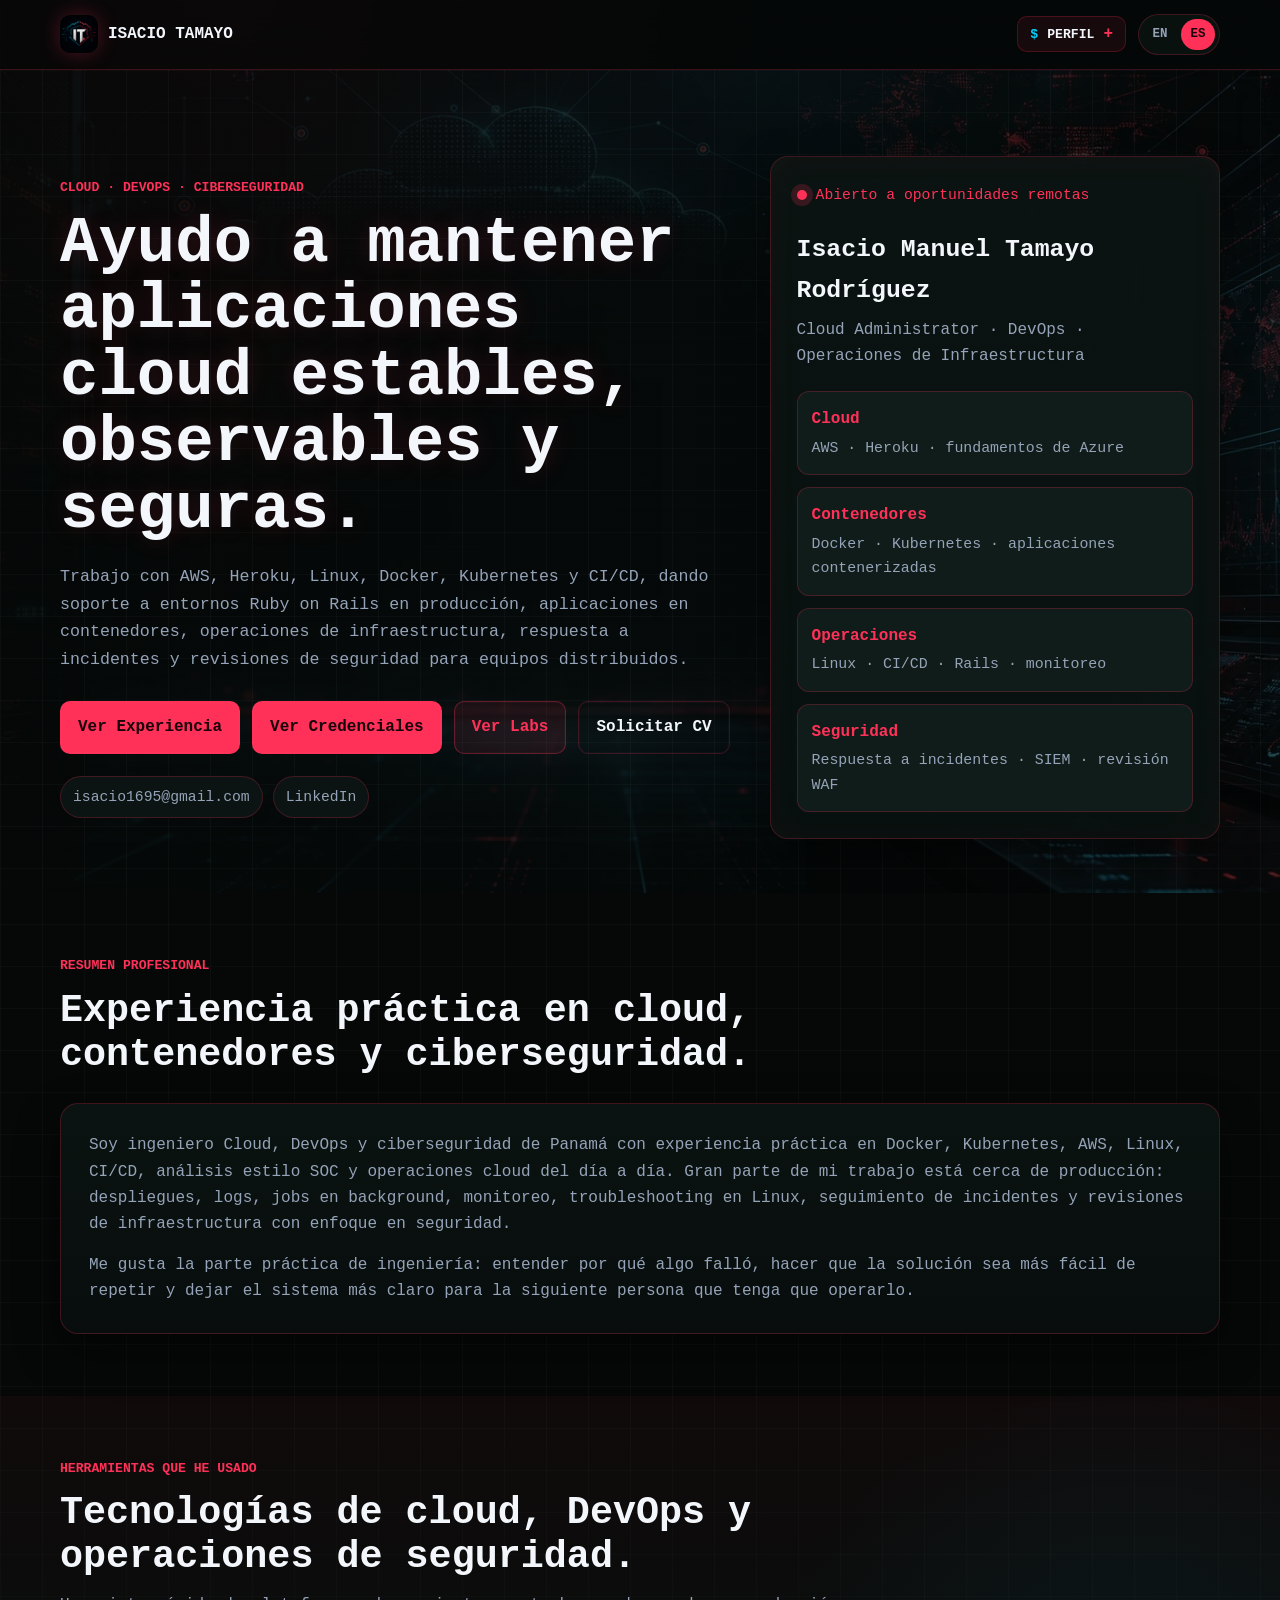
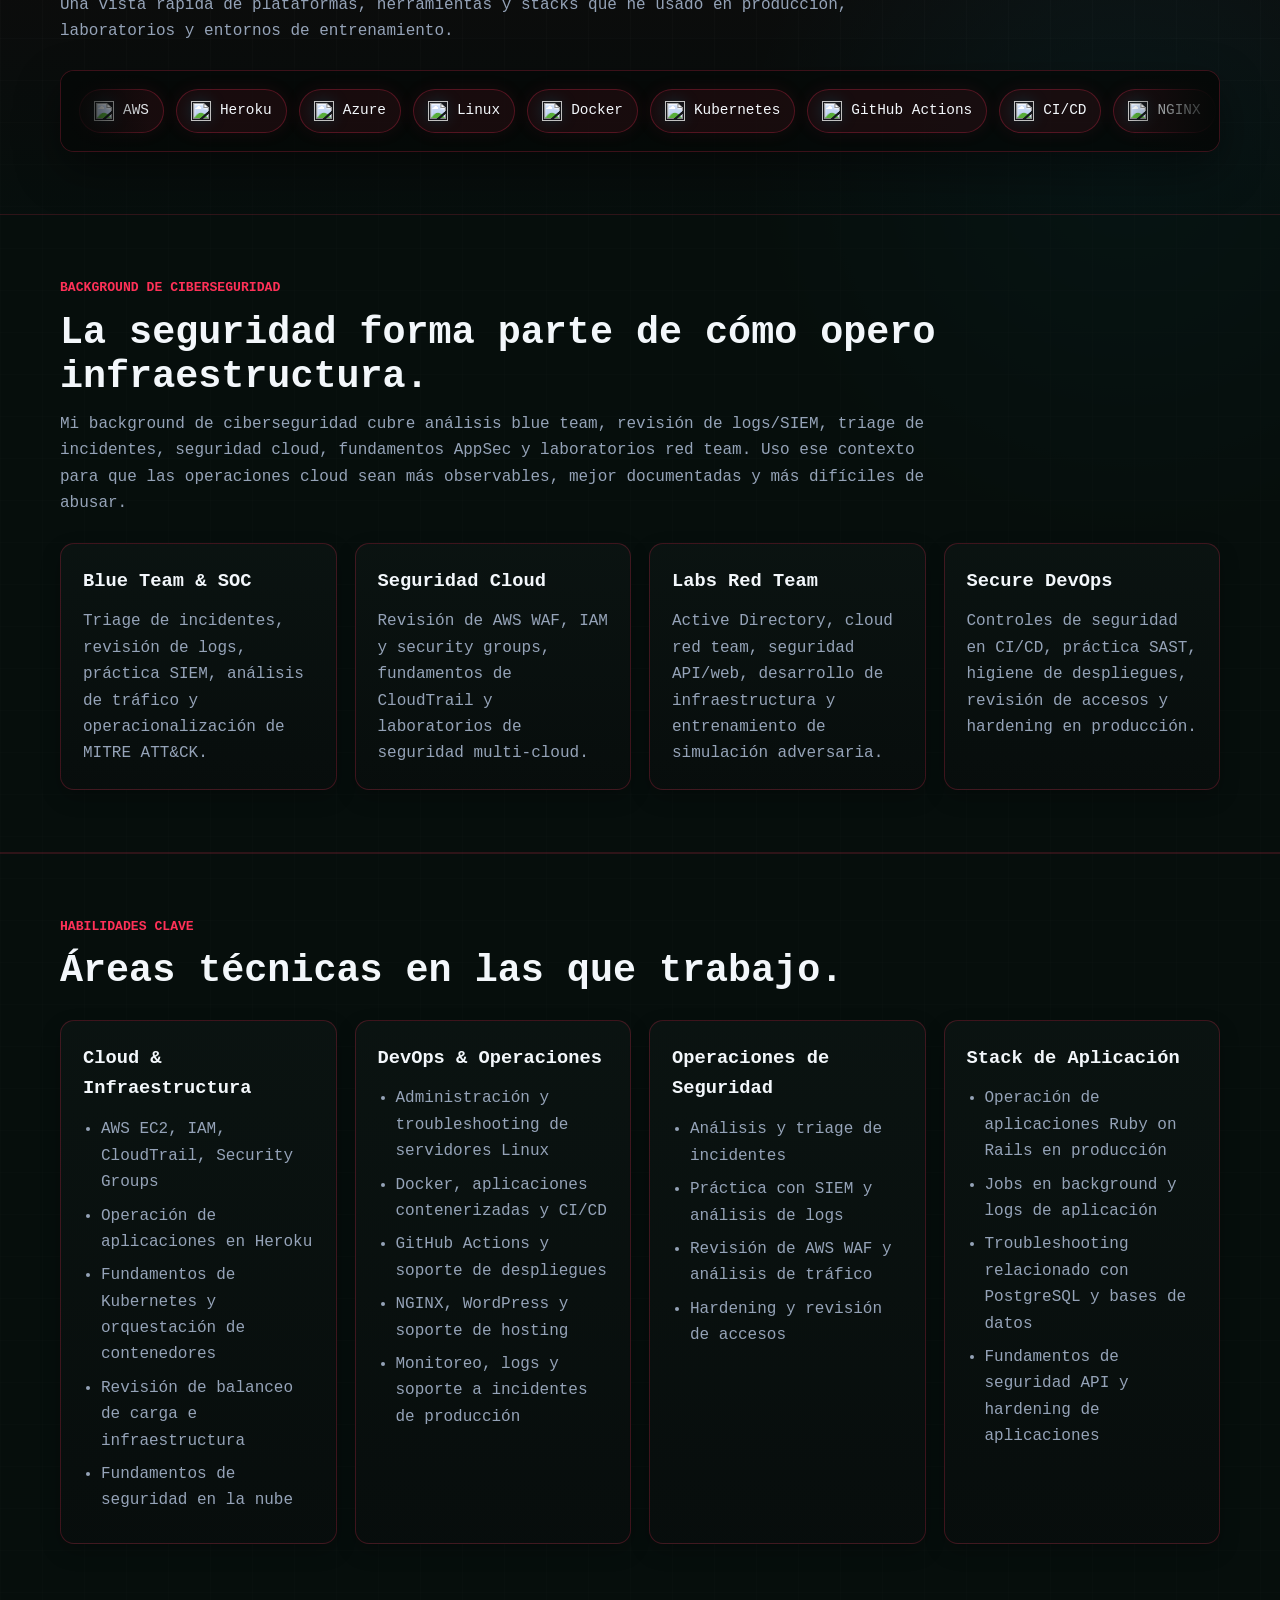
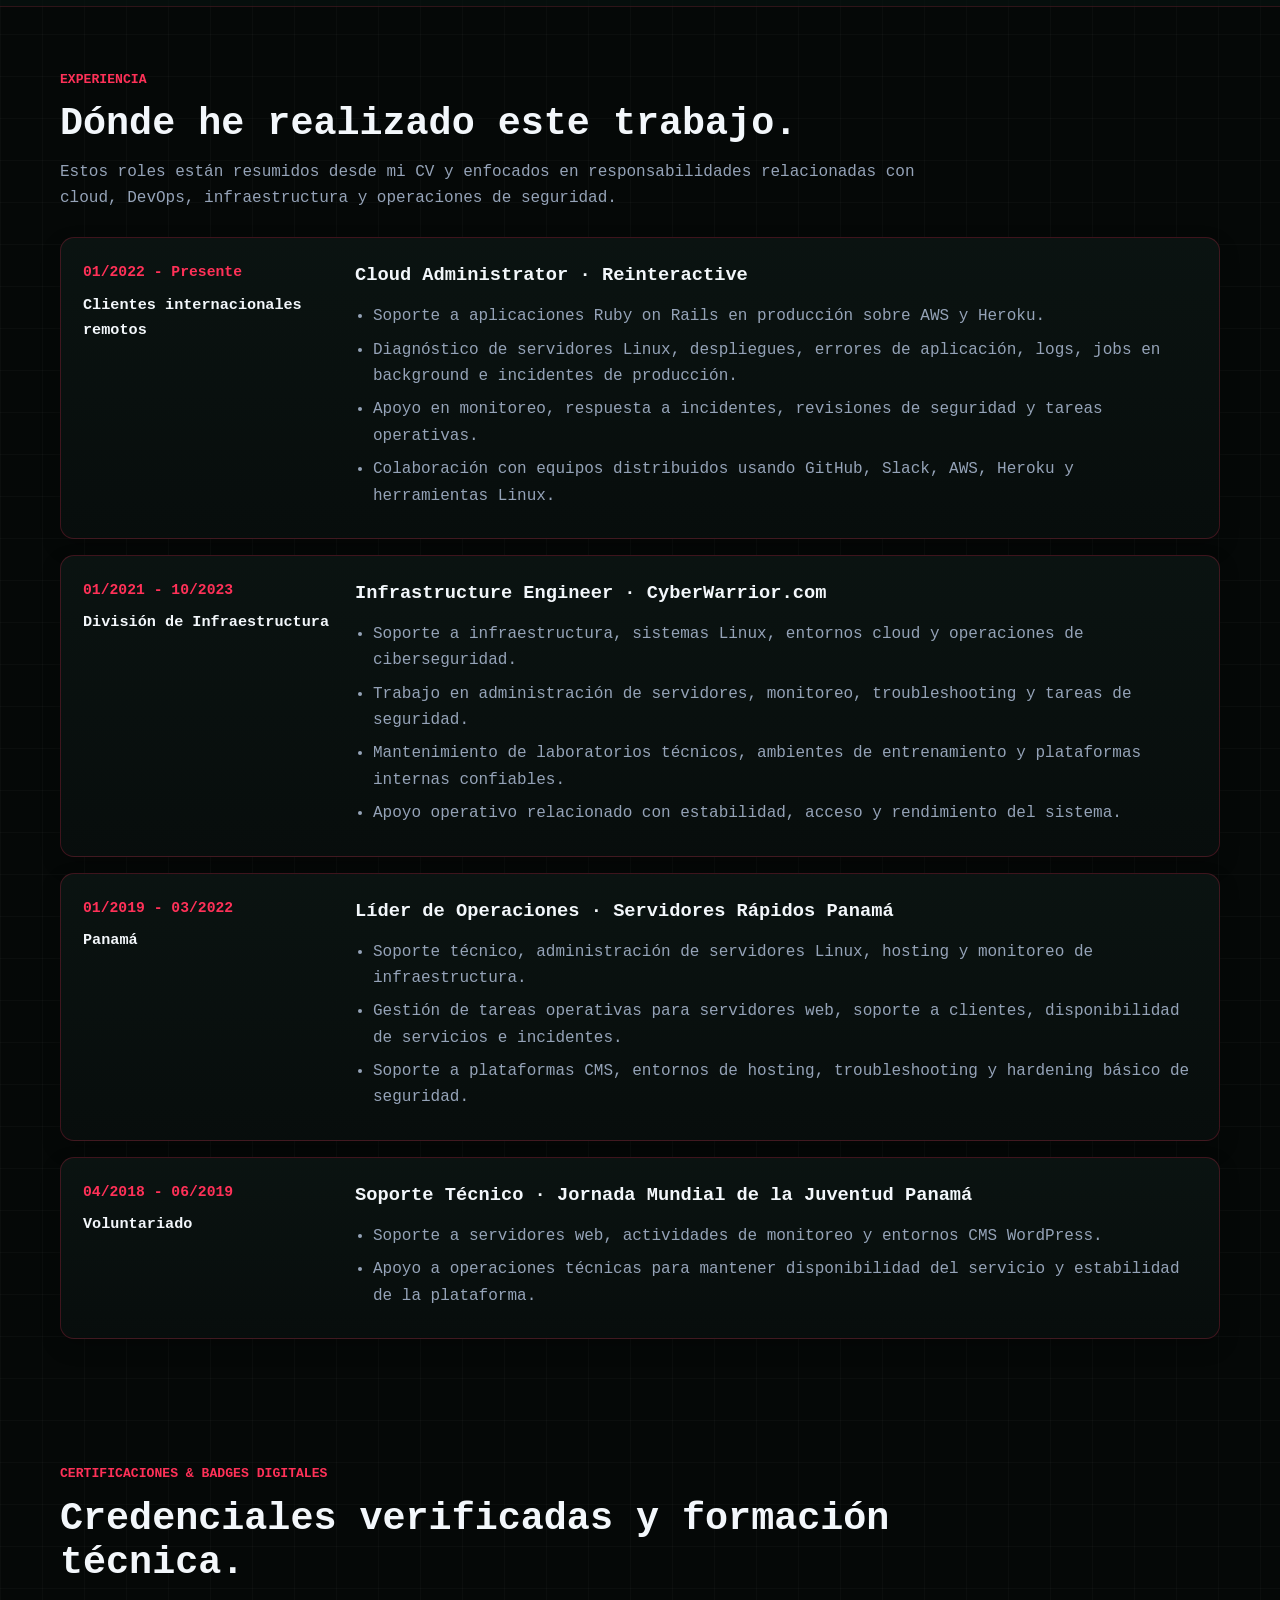
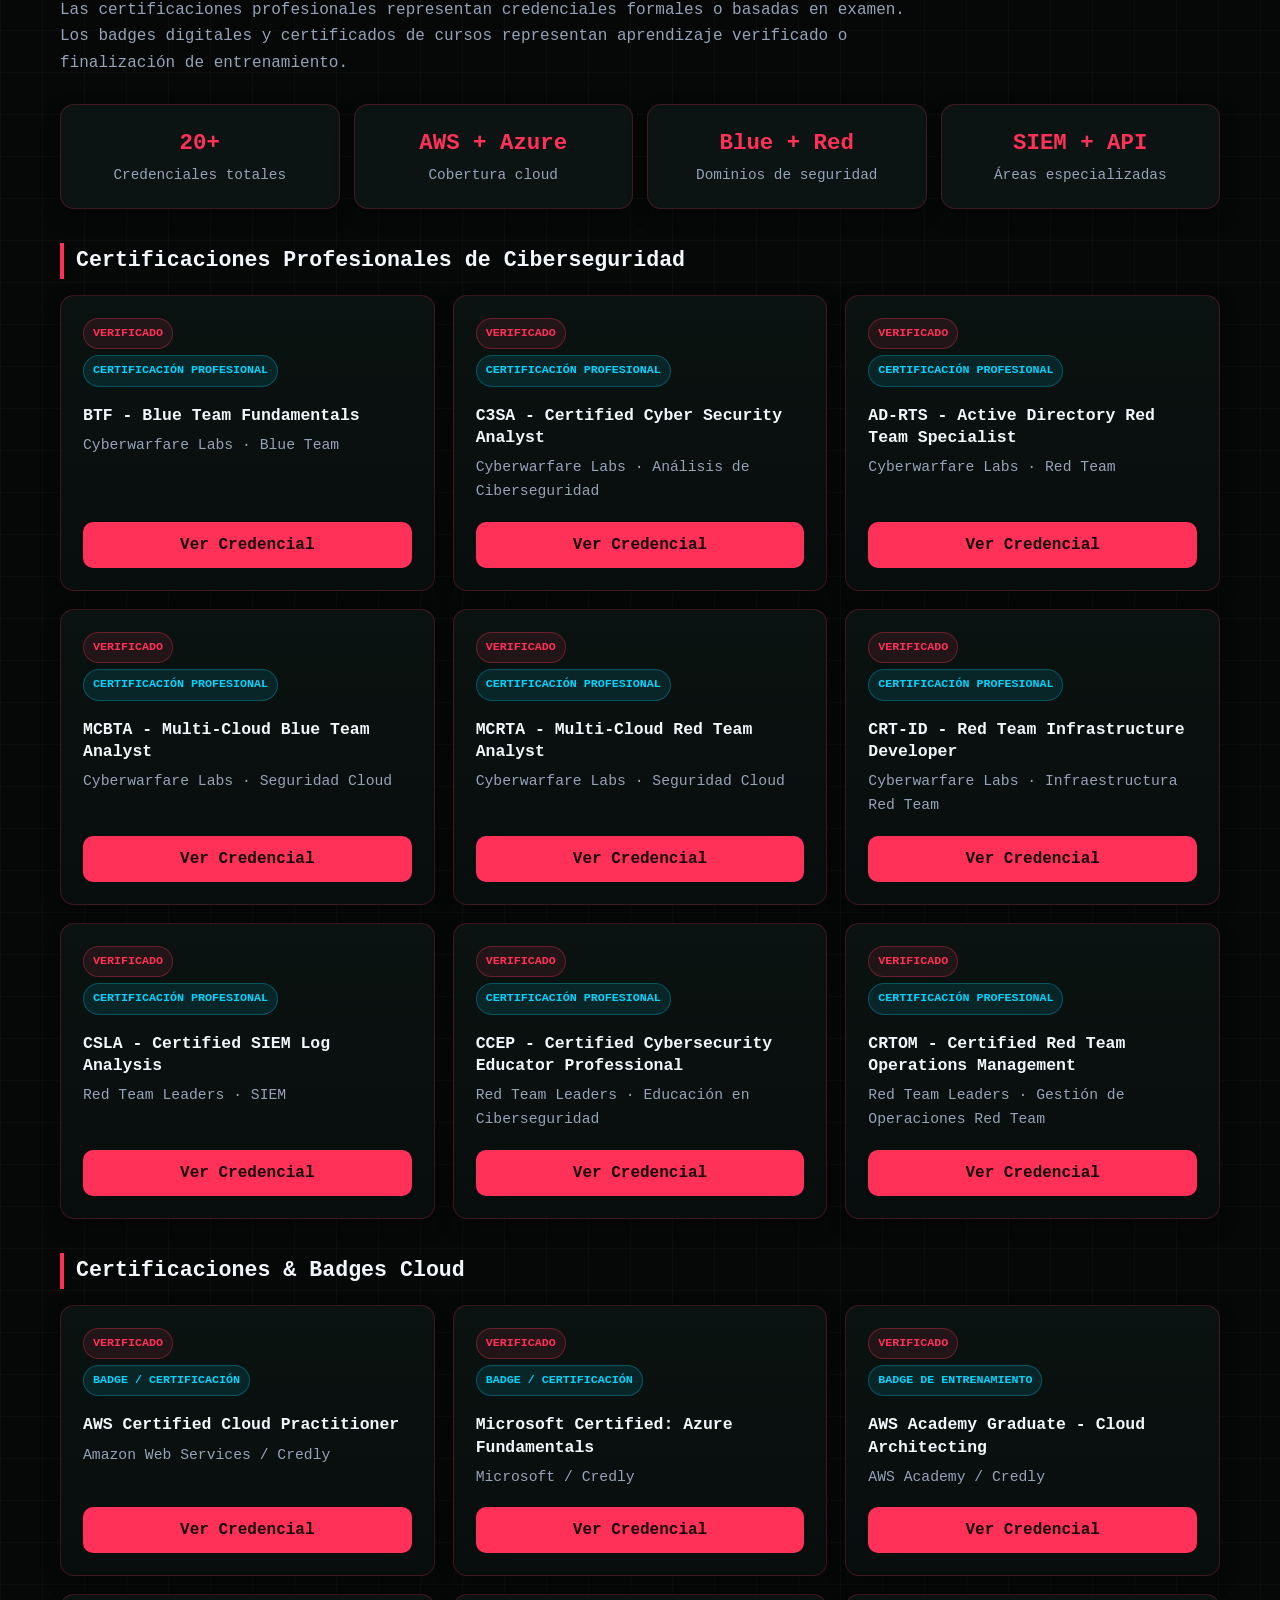
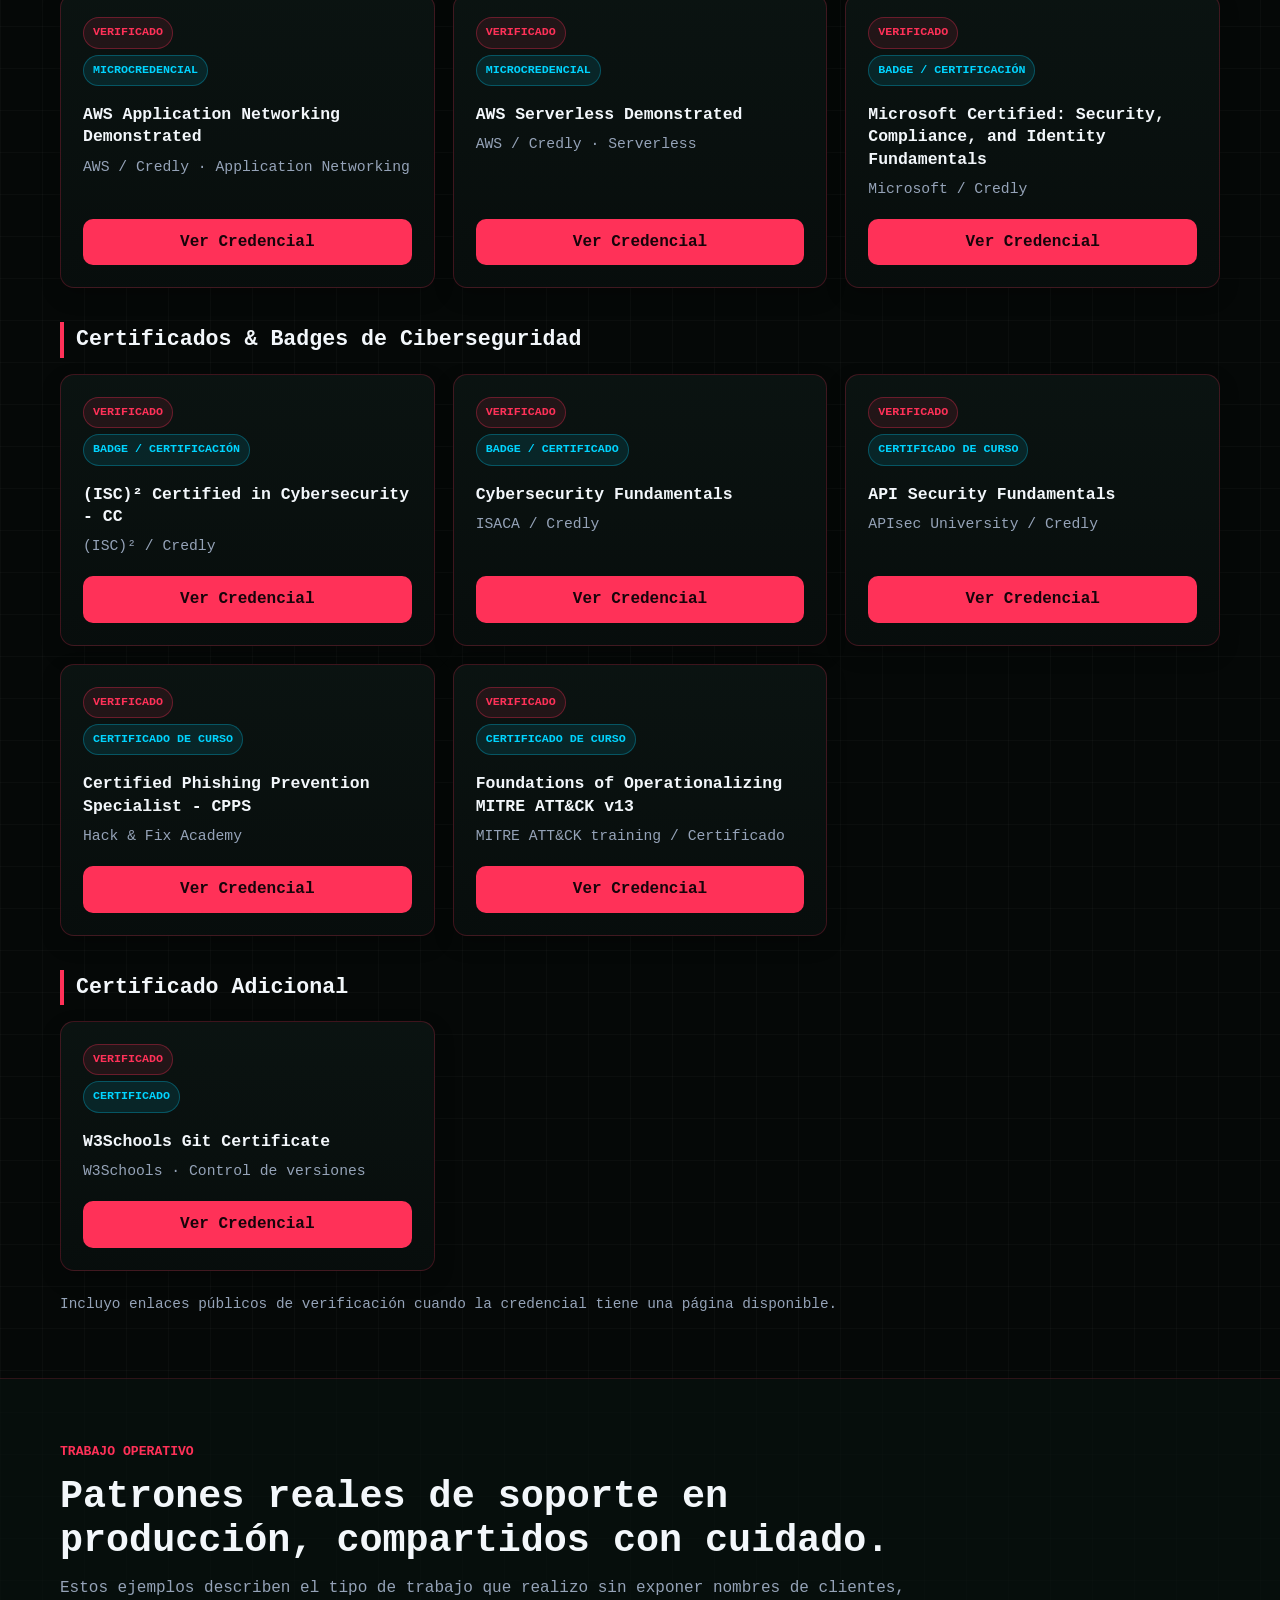
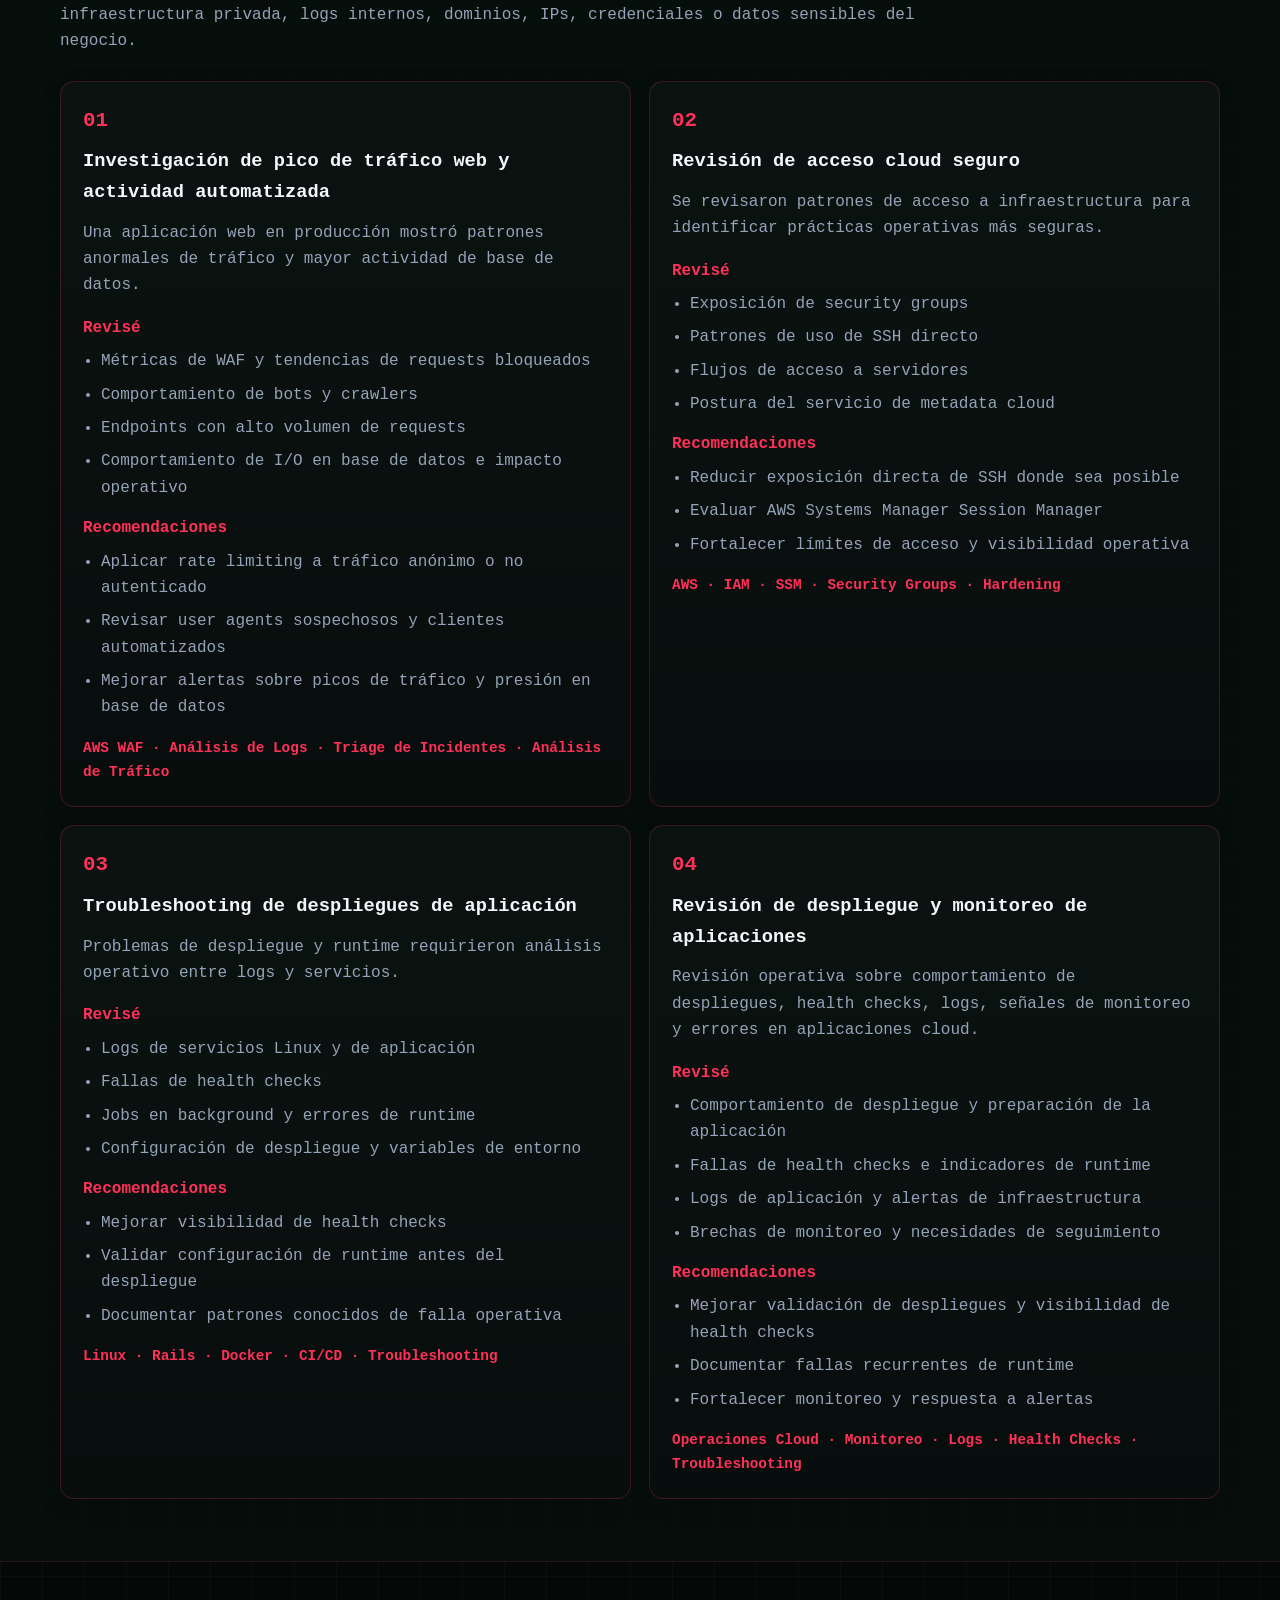
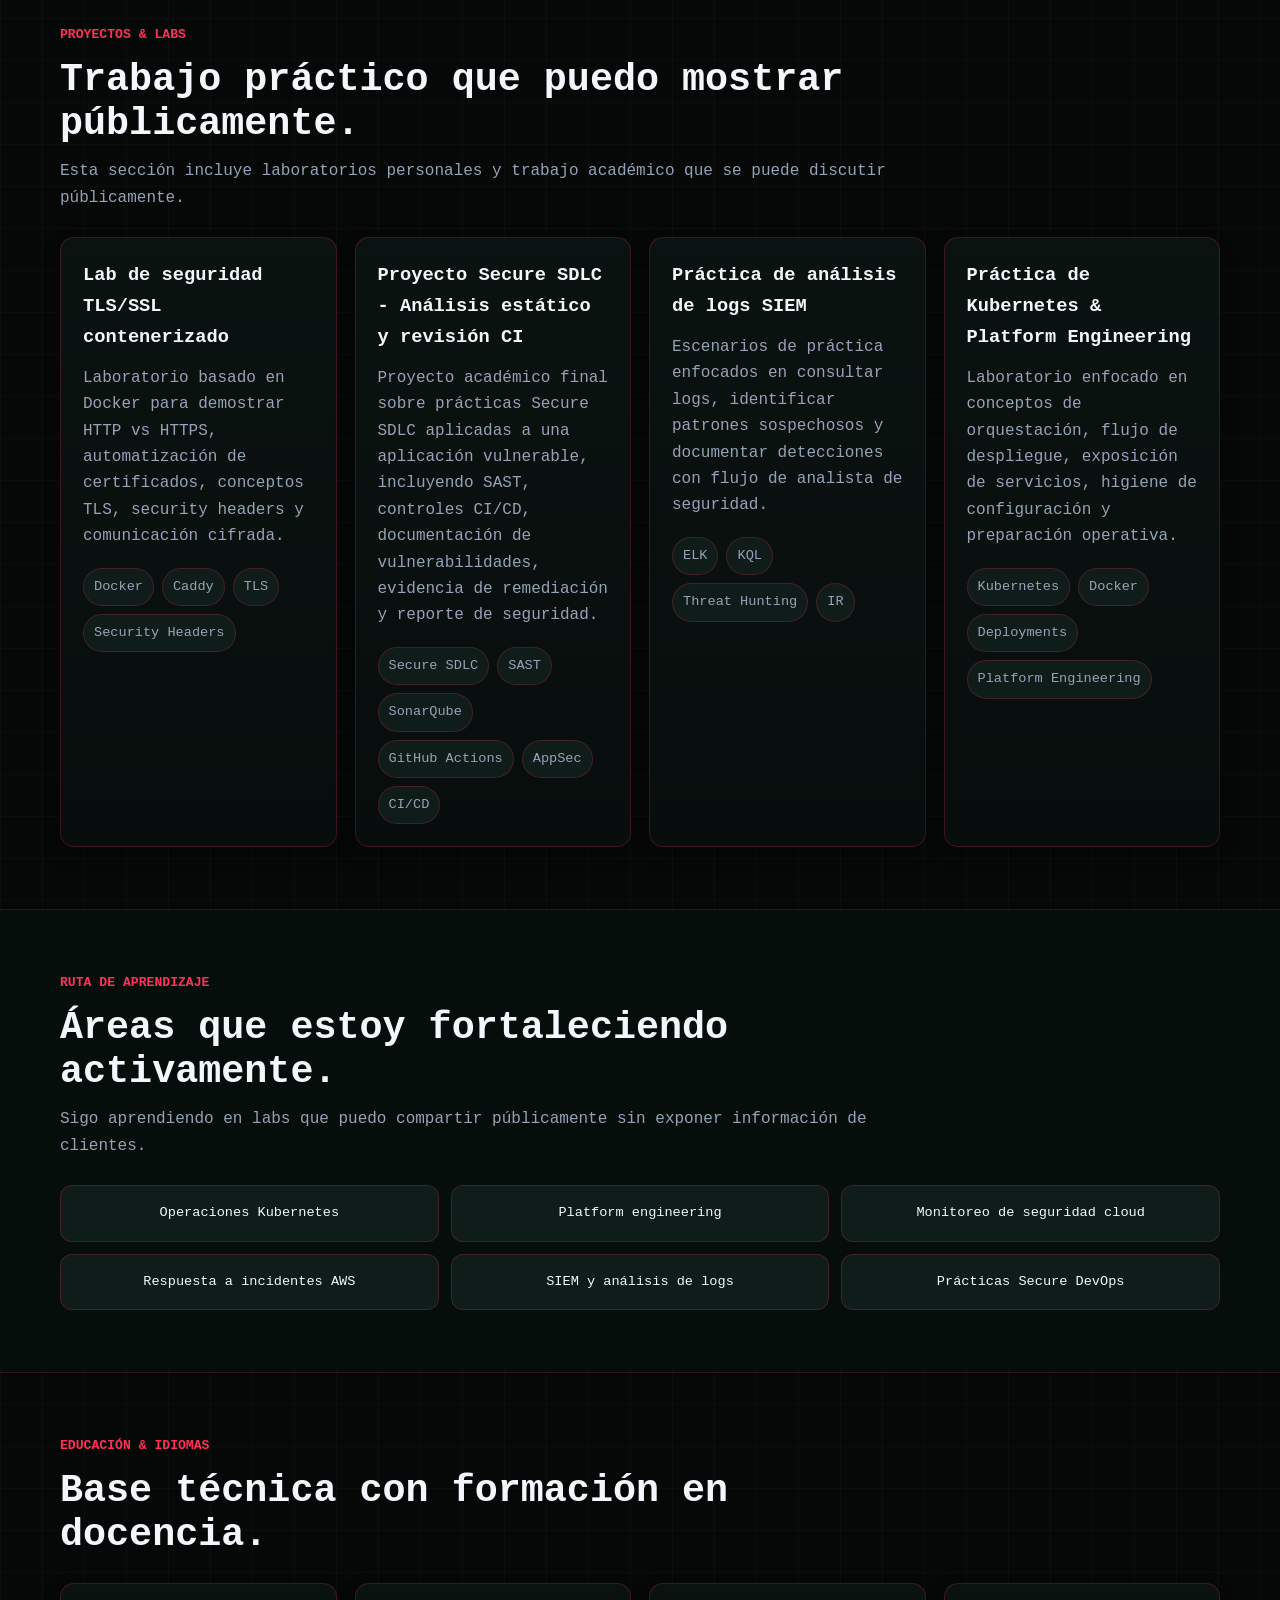
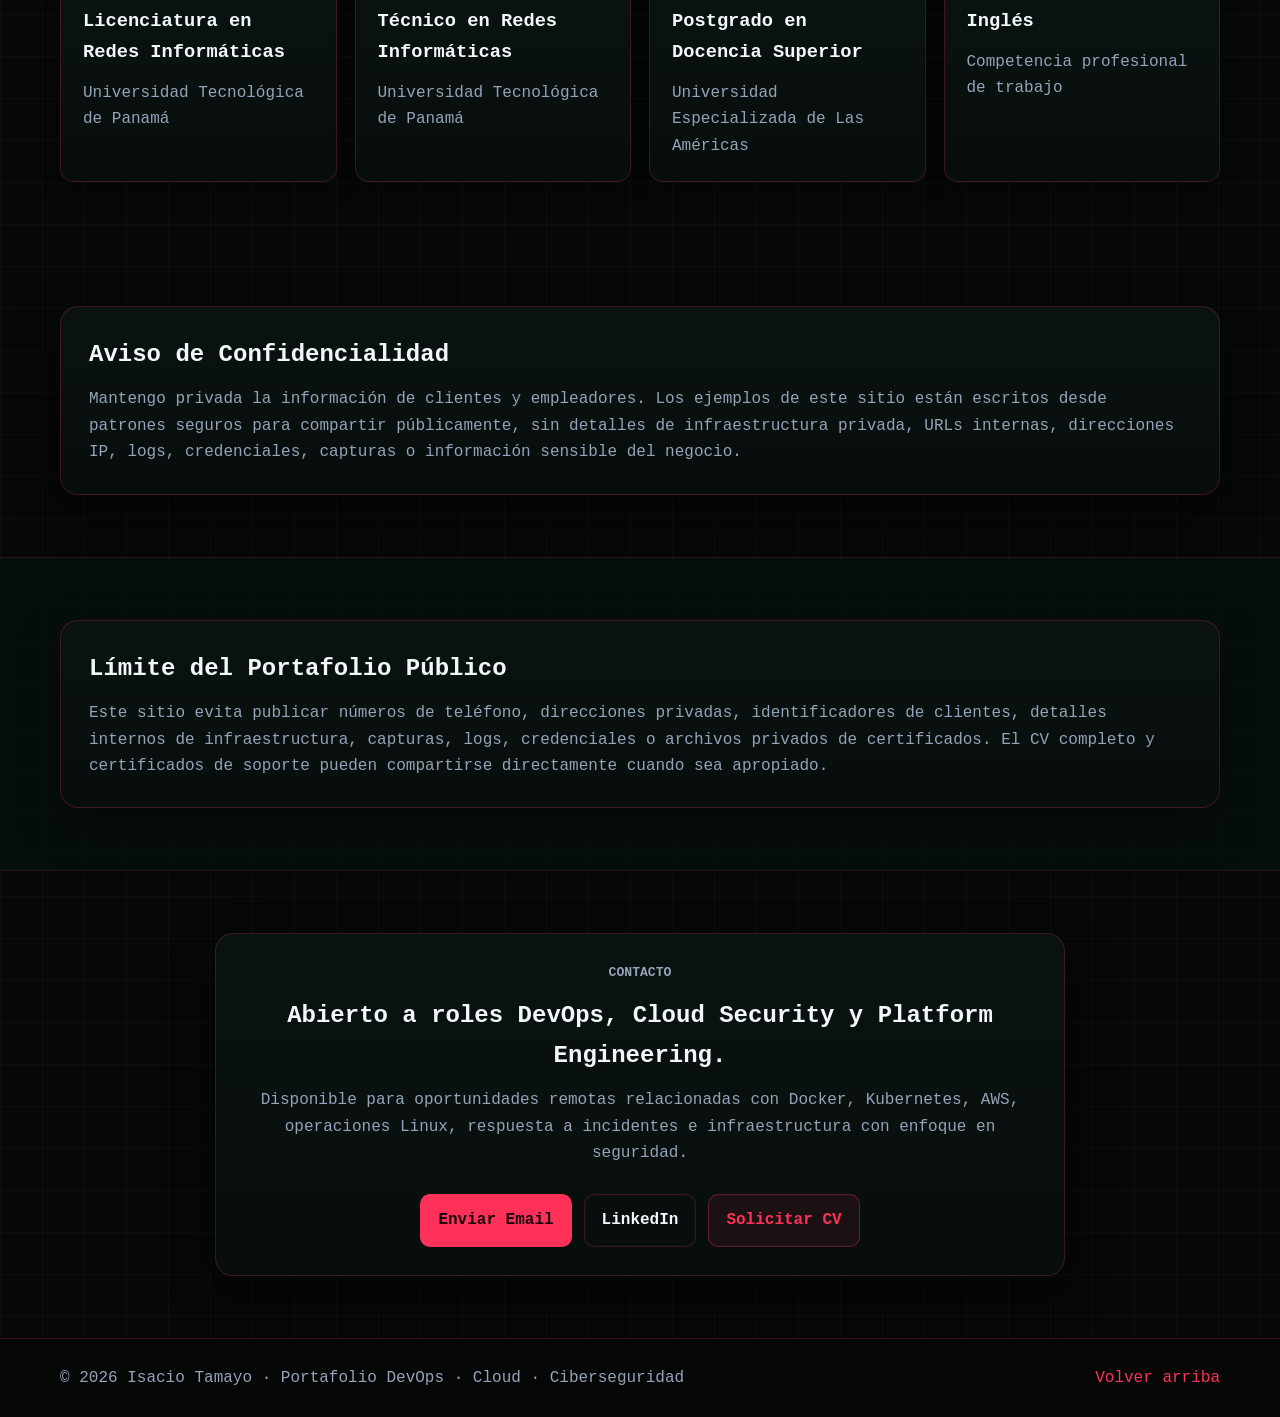
==== commit e0e3e05d: "update style al letteers" ====
--- a/es.html
+++ b/es.html
@@ -11,9 +11,11 @@
   <meta property="og:title" content="Isacio Tamayo | Ingeniero Cloud, DevOps & Ciberseguridad" />
   <meta property="og:description" content="Portafolio con experiencia en Docker, Kubernetes, AWS, Linux, CI/CD, troubleshooting de producción, análisis blue team, labs red team y seguridad cloud." />
   <meta property="og:type" content="website" />
+  <meta property="og:image" content="assets/img/brand/isacio-tamayo-hero.png" />
   <link rel="alternate" hreflang="en" href="index.html" />
   <link rel="alternate" hreflang="es" href="es.html" />
 
+  <link rel="icon" type="image/svg+xml" href="favicon.svg" />
   <link rel="stylesheet" href="assets/css/styles.css" />
 </head>
 
@@ -21,7 +23,7 @@
   <header class="site-header">
     <div class="container nav-wrap">
       <a class="brand" href="#top" aria-label="Inicio">
-        <span class="brand-mark">IT</span>
+        <span class="brand-mark"><img src="assets/img/brand/isacio-tamayo-logo.webp" alt="" /></span>
         <span>Isacio Tamayo</span>
       </a>
 
@@ -33,11 +35,11 @@
           <a href="#skills">Habilidades</a>
           <a href="#technologies">Tecnologías</a>
           <a href="#experience">Experiencia</a>
-          <a class="nav-priority" href="#certifications">Credenciales</a>
+          <a href="#certifications">Credenciales</a>
           <a href="#case-studies">Casos</a>
-          <a class="nav-priority" href="#projects">Proyectos</a>
-          <a class="nav-priority" href="guides/es.html">Guías</a>
-          <a class="nav-priority" href="#contact">Contacto</a>
+          <a href="#projects">Proyectos</a>
+          <a href="guides/es.html">Guías</a>
+          <a href="#contact">Contacto</a>
         </nav>
         <div class="language-switch" aria-label="Selector de idioma">
           <a href="index.html">EN</a>
--- a/assets/css/styles.css
+++ b/assets/css/styles.css
@@ -1,13 +1,11 @@
 :root{
   --bg:#050807;
-  --bg-alt:#07110f;
   --card:#0b1412;
   --card-2:#101c19;
   --text:#f3f7fb;
   --muted:#95a3b8;
   --accent:#ff3158;
   --accent-2:#00d4ff;
-  --danger:#ff3f6e;
   --border:rgba(255,49,88,.22);
   --shadow:0 18px 45px rgba(0,0,0,.42);
 }
@@ -28,6 +26,8 @@
   letter-spacing:0;
 }
 a{color:inherit}
+img{max-width:100%;display:block}
+p,h1,h2,h3,h4,li,a,span{overflow-wrap:break-word}
 a:focus-visible{outline:3px solid rgba(255,49,88,.55);outline-offset:4px}
 .container{width:min(1160px,92%);margin:0 auto}
 
@@ -38,11 +38,12 @@
   border-bottom:1px solid var(--border);
 }
 .nav-wrap{position:relative;display:flex;align-items:center;justify-content:space-between;gap:18px;padding:14px 0}
-.brand{display:flex;align-items:center;gap:10px;text-decoration:none;font-weight:900;letter-spacing:0;color:var(--text);text-transform:uppercase}
+.brand{display:flex;align-items:center;gap:10px;min-width:0;text-decoration:none;font-weight:900;letter-spacing:0;color:var(--text);text-transform:uppercase}
 .brand-mark{
-  width:38px;height:38px;border-radius:10px;display:grid;place-items:center;
-  background:linear-gradient(135deg,var(--accent),#0b1412 62%);color:#17040a;font-weight:900;box-shadow:0 0 20px rgba(255,49,88,.28);
-}
+  flex:0 0 38px;width:38px;height:38px;border-radius:10px;display:grid;place-items:center;
+  background:#0b1412;color:#17040a;font-weight:900;box-shadow:0 0 20px rgba(255,49,88,.28);overflow:hidden;
+}
+.brand-mark img{width:100%;height:100%;object-fit:cover}
 .nav-right{display:flex;align-items:center;justify-content:flex-end;gap:12px;min-width:0}
 .menu-toggle{position:absolute;inline-size:1px;block-size:1px;opacity:0;pointer-events:none}
 .menu-button{display:inline-flex;align-items:center;gap:9px;border:1px solid var(--border);border-radius:10px;padding:9px 12px;background:rgba(255,49,88,.08);color:var(--text);font-size:.82rem;font-weight:900;letter-spacing:0;line-height:1;text-transform:uppercase;cursor:pointer;transition:.2s ease;user-select:none}
@@ -52,9 +53,9 @@
 .menu-toggle:checked + .menu-button{background:var(--accent);color:#17040a;border-color:transparent}
 .menu-toggle:checked + .menu-button::before,.menu-toggle:checked + .menu-button::after{color:#17040a}
 .menu-toggle:checked + .menu-button::after{content:"-"}
-.desktop-nav{position:absolute;right:0;top:calc(100% + 10px);display:grid;grid-template-columns:repeat(3,minmax(150px,1fr));gap:8px;width:min(680px,92vw);padding:14px;border:1px solid var(--border);border-radius:14px;background:rgba(8,14,13,.97);box-shadow:var(--shadow),inset 0 0 28px rgba(255,49,88,.04);opacity:0;visibility:hidden;transform:translateY(-8px);transition:.2s ease;z-index:30}
+.desktop-nav{position:absolute;right:0;top:calc(100% + 10px);display:grid;grid-template-columns:repeat(3,minmax(0,1fr));gap:8px;width:min(680px,92vw);padding:14px;border:1px solid var(--border);border-radius:14px;background:rgba(8,14,13,.97);box-shadow:var(--shadow),inset 0 0 28px rgba(255,49,88,.04);opacity:0;visibility:hidden;transform:translateY(-8px);transition:.2s ease;z-index:30}
 .menu-toggle:checked ~ .desktop-nav{opacity:1;visibility:visible;transform:translateY(0)}
-.desktop-nav a{display:flex;align-items:center;min-height:42px;color:var(--muted);text-decoration:none;font-size:.84rem;font-weight:800;letter-spacing:0;text-transform:uppercase;transition:.2s ease;border-radius:9px;white-space:nowrap;border:1px solid rgba(255,49,88,.12);background:rgba(255,255,255,.025);padding:10px 11px}
+.desktop-nav a{display:flex;align-items:center;min-height:42px;color:var(--muted);text-decoration:none;font-size:.82rem;font-weight:800;letter-spacing:0;text-transform:uppercase;transition:.2s ease;border-radius:9px;white-space:normal;border:1px solid rgba(255,49,88,.12);background:rgba(255,255,255,.025);padding:10px 11px}
 .desktop-nav a::before{content:">";margin-right:8px;color:var(--accent)}
 .desktop-nav a:hover{color:var(--text);border-color:rgba(255,49,88,.48);background:rgba(255,49,88,.10)}
 .language-switch{display:flex;align-items:center;gap:4px;padding:4px;border:1px solid var(--border);border-radius:999px;background:rgba(11,20,18,.88)}
@@ -62,21 +63,23 @@
 .language-switch a:hover{color:var(--accent)}
 .language-switch a.active{background:var(--accent);color:#17040a}
 
-.hero{padding:86px 0 54px}
-.hero-grid{display:grid;grid-template-columns:1.35fr .9fr;gap:34px;align-items:center}
+.hero{position:relative;isolation:isolate;overflow:hidden;padding:86px 0 54px}
+.hero::before{content:"";position:absolute;inset:0;background:linear-gradient(90deg,rgba(5,8,7,.96) 0%,rgba(5,8,7,.82) 46%,rgba(5,8,7,.58) 100%),url("../img/brand/isacio-tamayo-hero.webp") center/cover no-repeat;opacity:.82;z-index:-2}
+.hero::after{content:"";position:absolute;inset:0;background:linear-gradient(rgba(255,255,255,.025) 1px,transparent 1px),linear-gradient(90deg,rgba(255,255,255,.025) 1px,transparent 1px);background-size:42px 42px;z-index:-1;pointer-events:none}
+.hero-grid{position:relative;display:grid;grid-template-columns:1.35fr .9fr;gap:34px;align-items:center}
 .eyebrow{color:var(--accent);font-size:.82rem;letter-spacing:0;text-transform:uppercase;font-weight:900;margin-bottom:12px}
 .hero h1{font-size:clamp(2.4rem,5vw,4.55rem);line-height:1.04;margin-bottom:20px;max-width:880px;text-shadow:0 0 24px rgba(255,49,88,.16)}
 .hero-text{max-width:780px;color:var(--muted);font-size:1.04rem}
 .hero-actions{display:flex;flex-wrap:wrap;gap:12px;margin-top:28px}
 .hero-actions.centered{justify-content:center}
-.btn{display:inline-flex;align-items:center;justify-content:center;padding:12px 17px;border-radius:10px;text-decoration:none;font-weight:850;border:1px solid var(--border);transition:.2s ease;background:rgba(11,20,18,.86);box-shadow:inset 0 0 0 1px rgba(255,255,255,.02)}
+.btn{display:inline-flex;align-items:center;justify-content:center;max-width:100%;padding:12px 17px;border-radius:10px;text-decoration:none;font-weight:850;border:1px solid var(--border);transition:.2s ease;background:rgba(11,20,18,.86);box-shadow:inset 0 0 0 1px rgba(255,255,255,.02)}
 .btn:focus-visible,.credential-card a:focus-visible{outline-offset:5px}
 .btn:hover{transform:translateY(-2px);box-shadow:0 10px 24px rgba(255,49,88,.16)}
 .btn.primary{background:var(--accent);color:#17040a;border-color:transparent}
 .btn.secondary{background:rgba(255,49,88,.08);color:var(--accent);border-color:rgba(255,49,88,.32)}
 .btn.ghost{background:transparent;color:var(--text)}
 .contact-pills{display:flex;flex-wrap:wrap;gap:10px;margin-top:22px}
-.contact-pills a{padding:8px 12px;border-radius:999px;text-decoration:none;color:var(--muted);background:var(--card);border:1px solid var(--border);font-size:.92rem}
+.contact-pills a{max-width:100%;padding:8px 12px;border-radius:999px;text-decoration:none;color:var(--muted);background:var(--card);border:1px solid var(--border);font-size:.92rem;overflow-wrap:anywhere}
 .contact-pills a:hover{color:var(--accent);border-color:rgba(255,49,88,.48)}
 
 .hero-card{background:linear-gradient(180deg,rgba(11,20,18,.96),rgba(7,17,15,.96));border:1px solid var(--border);border-radius:18px;padding:26px;box-shadow:var(--shadow),inset 0 0 34px rgba(255,49,88,.045);position:relative;overflow:hidden}
@@ -190,3 +193,22 @@
   .skills-grid,.case-grid,.project-grid,.credential-grid,.credential-grid.single,.credential-stats,.learning-grid,.education-grid,.security-grid,.guide-grid{grid-template-columns:1fr}
   .footer-inner{flex-direction:column;text-align:center}
 }
+@media(max-width:480px){
+  .container{width:min(100% - 28px,1160px)}
+  .hero h1{font-size:clamp(1.95rem,12vw,2.65rem);line-height:1.08}
+  .section-heading h2{font-size:clamp(1.45rem,8vw,2rem)}
+  .hero-actions,.contact-pills{gap:9px}
+  .btn{width:100%;padding:11px 13px}
+  .summary-card,.confidentiality-card,.contact-box,.hero-card,.skill-card,.case-card,.project-card,.credential-card,.experience-card,.education-card,.security-card,.guide-card{padding:18px}
+  .credential-stats div{padding:16px}
+  .tech-carousel::before,.tech-carousel::after{width:36px}
+  .tech-track{gap:8px;padding:14px}
+  .tech-track span{padding:8px 11px;font-size:.82rem}
+}
+@media(max-width:360px){
+  .language-switch a{min-width:30px;padding:5px 6px}
+  .menu-button span{display:none}
+  .menu-button{gap:7px;min-width:42px;justify-content:center}
+  .desktop-nav{padding:10px}
+}
+
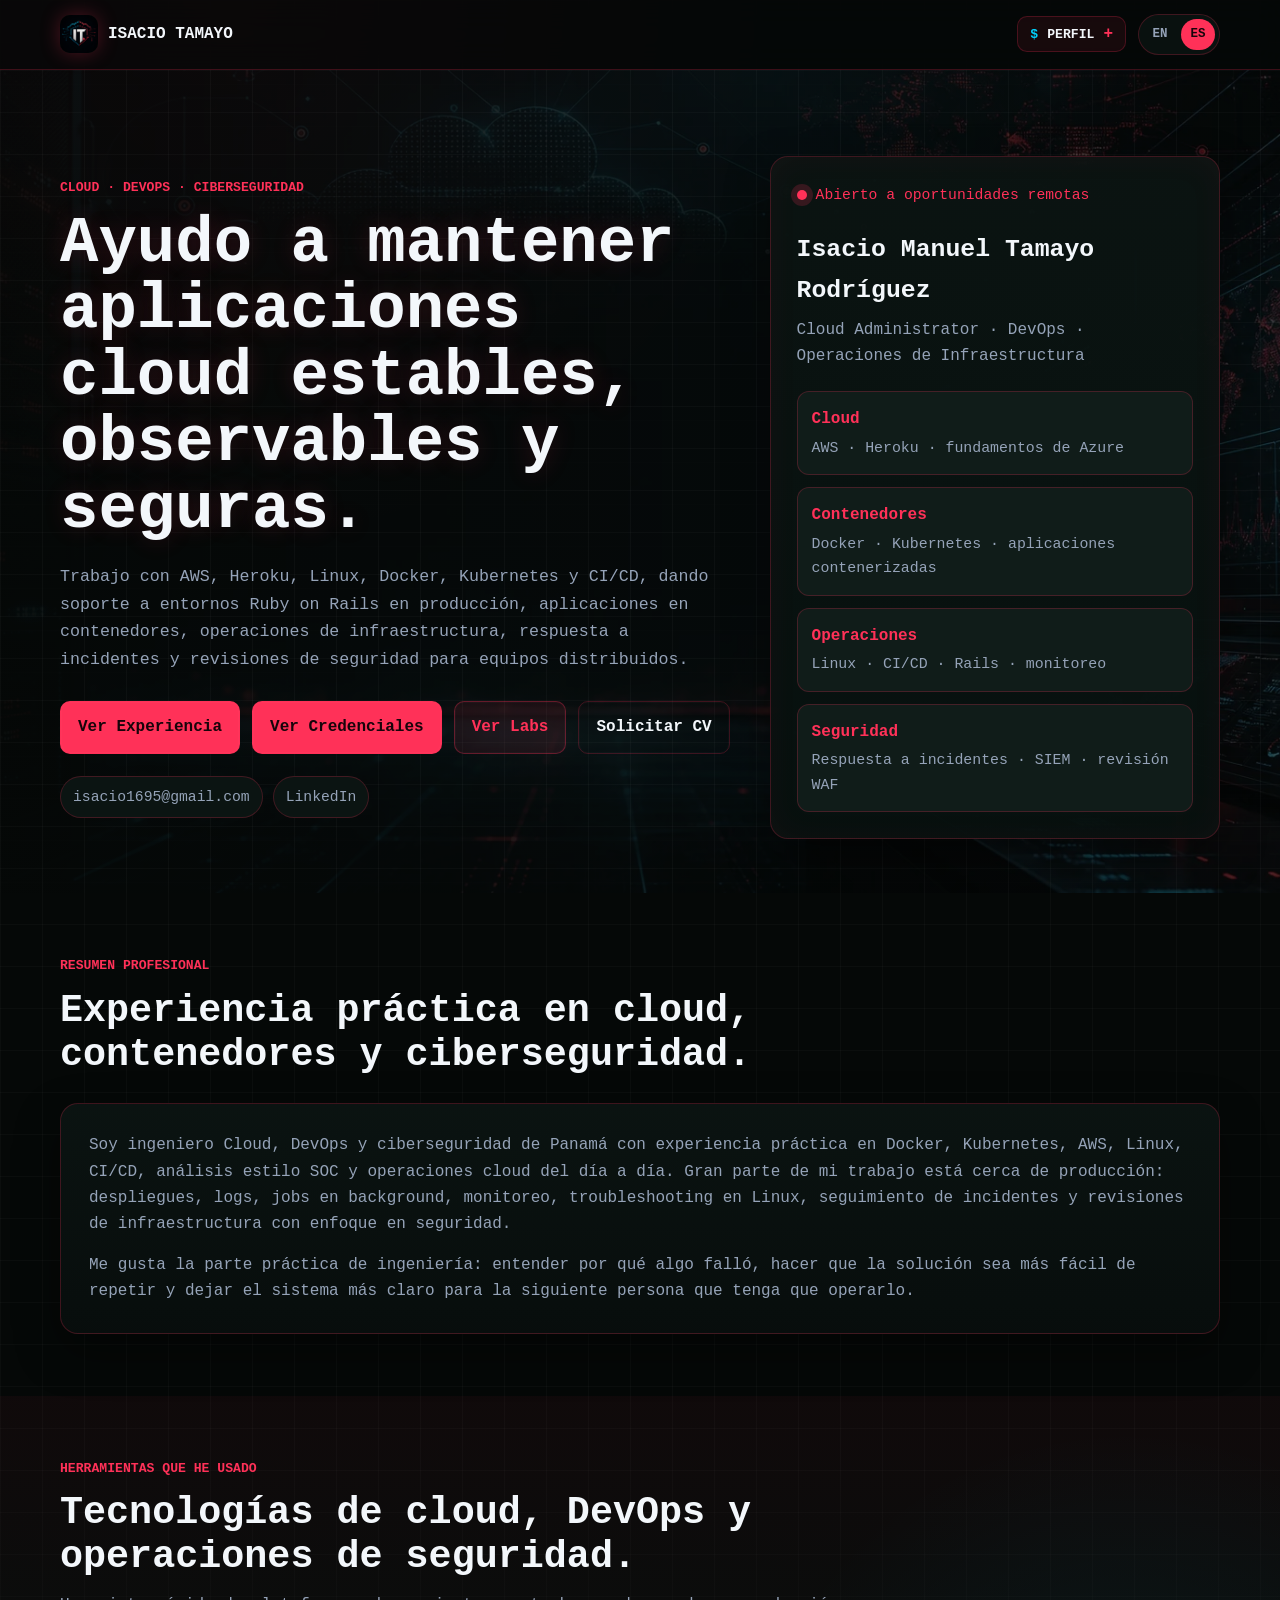
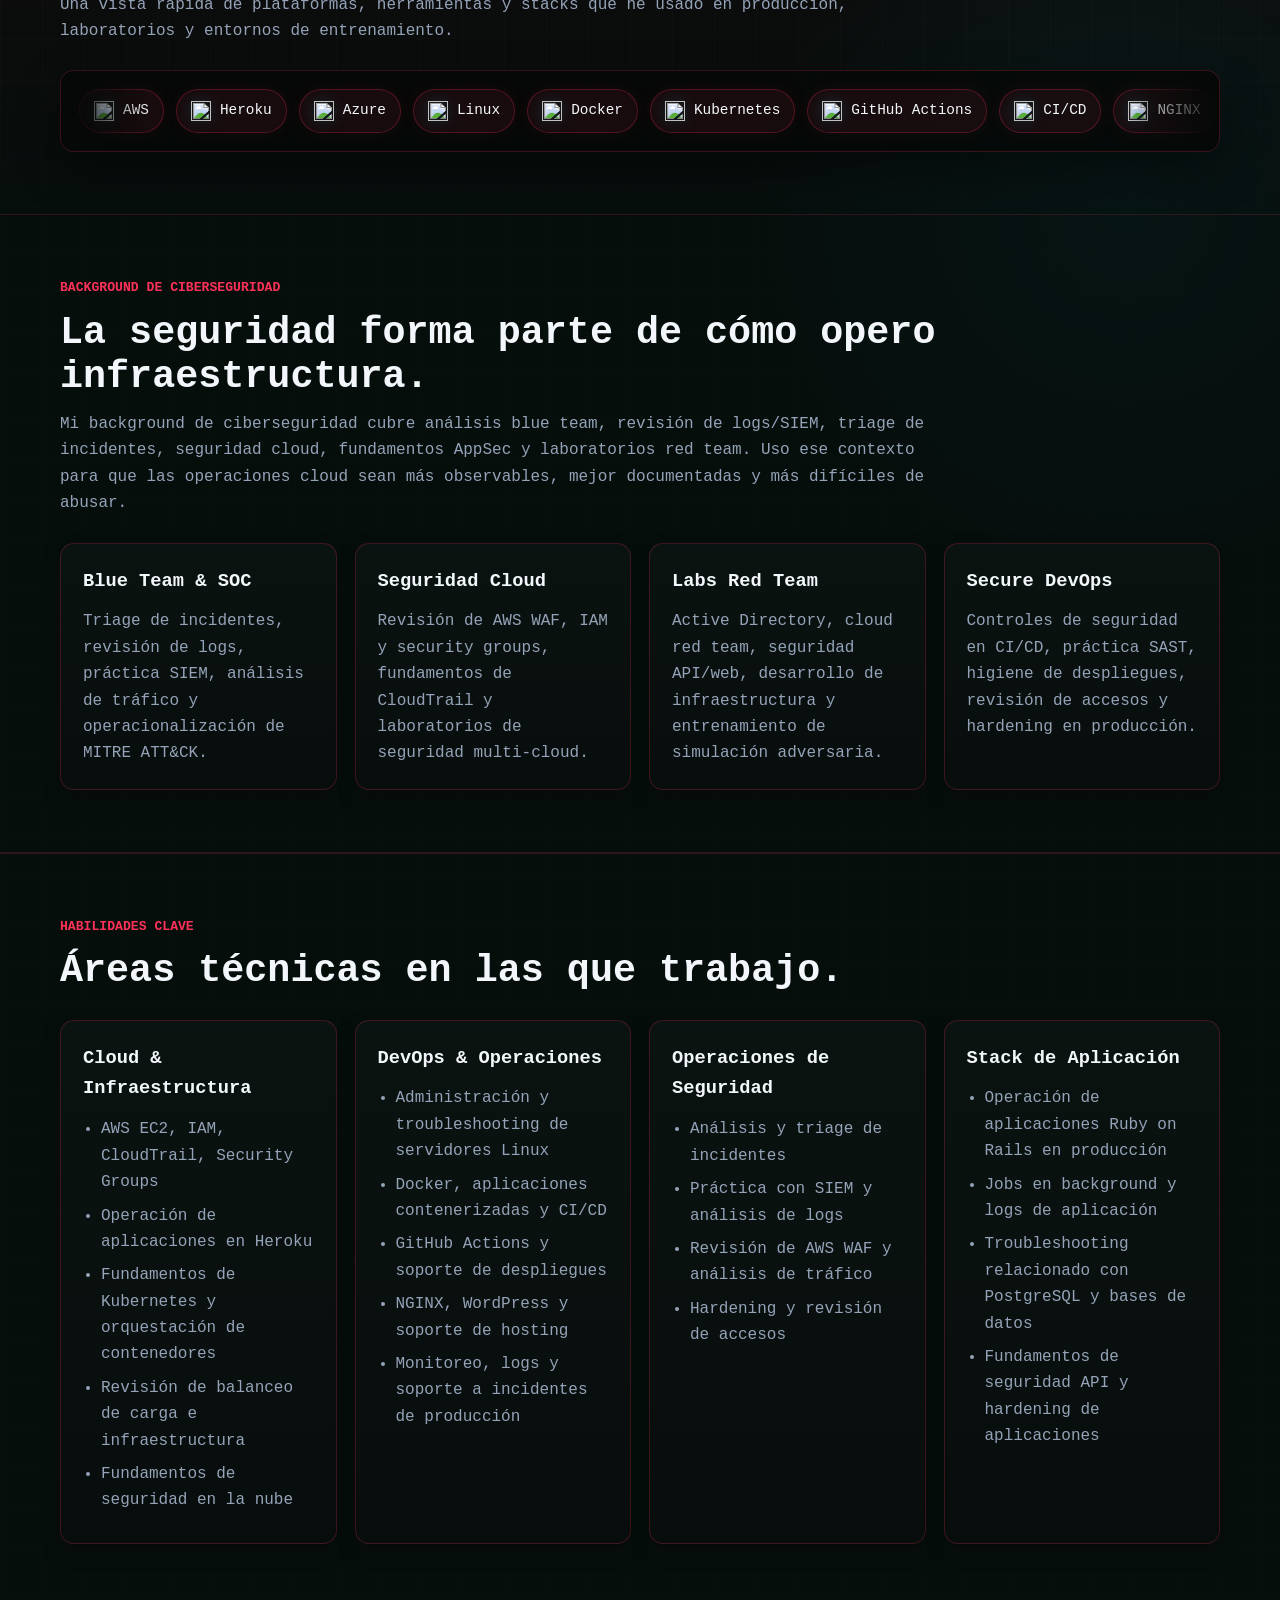
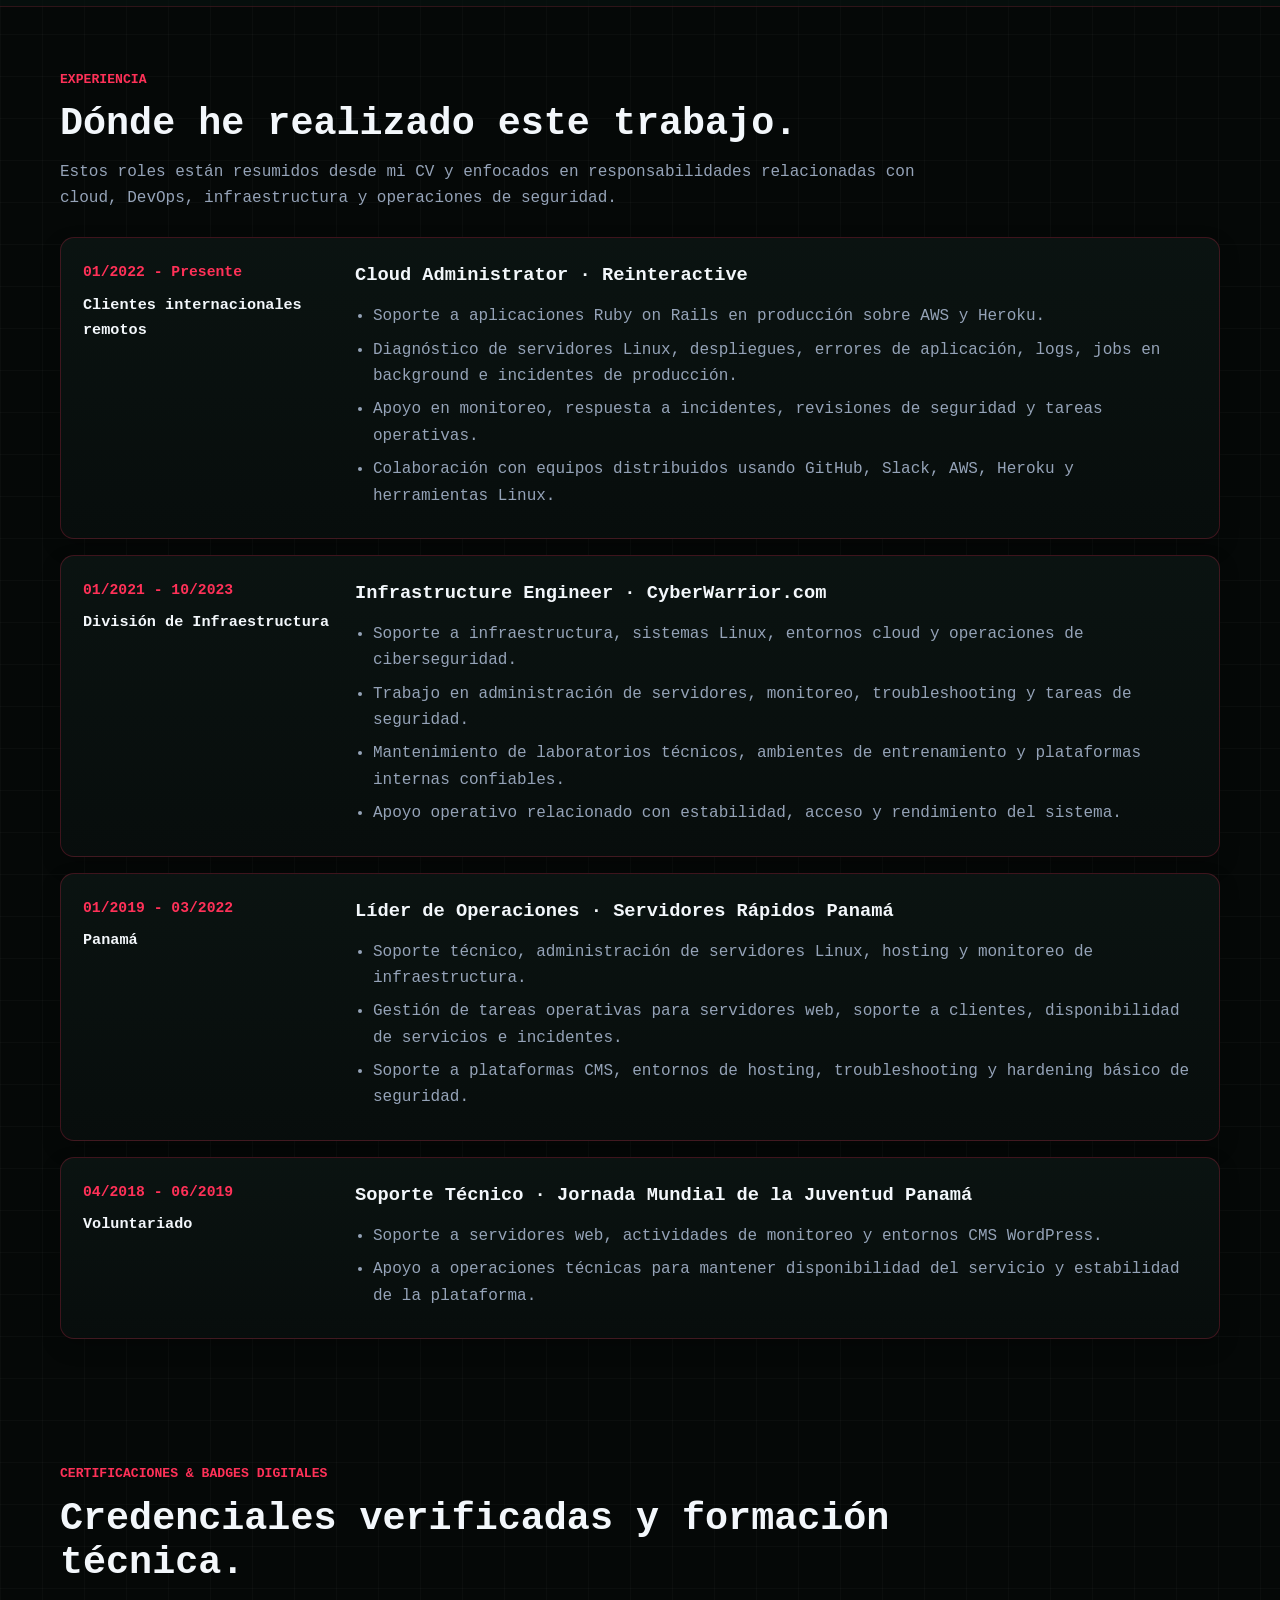
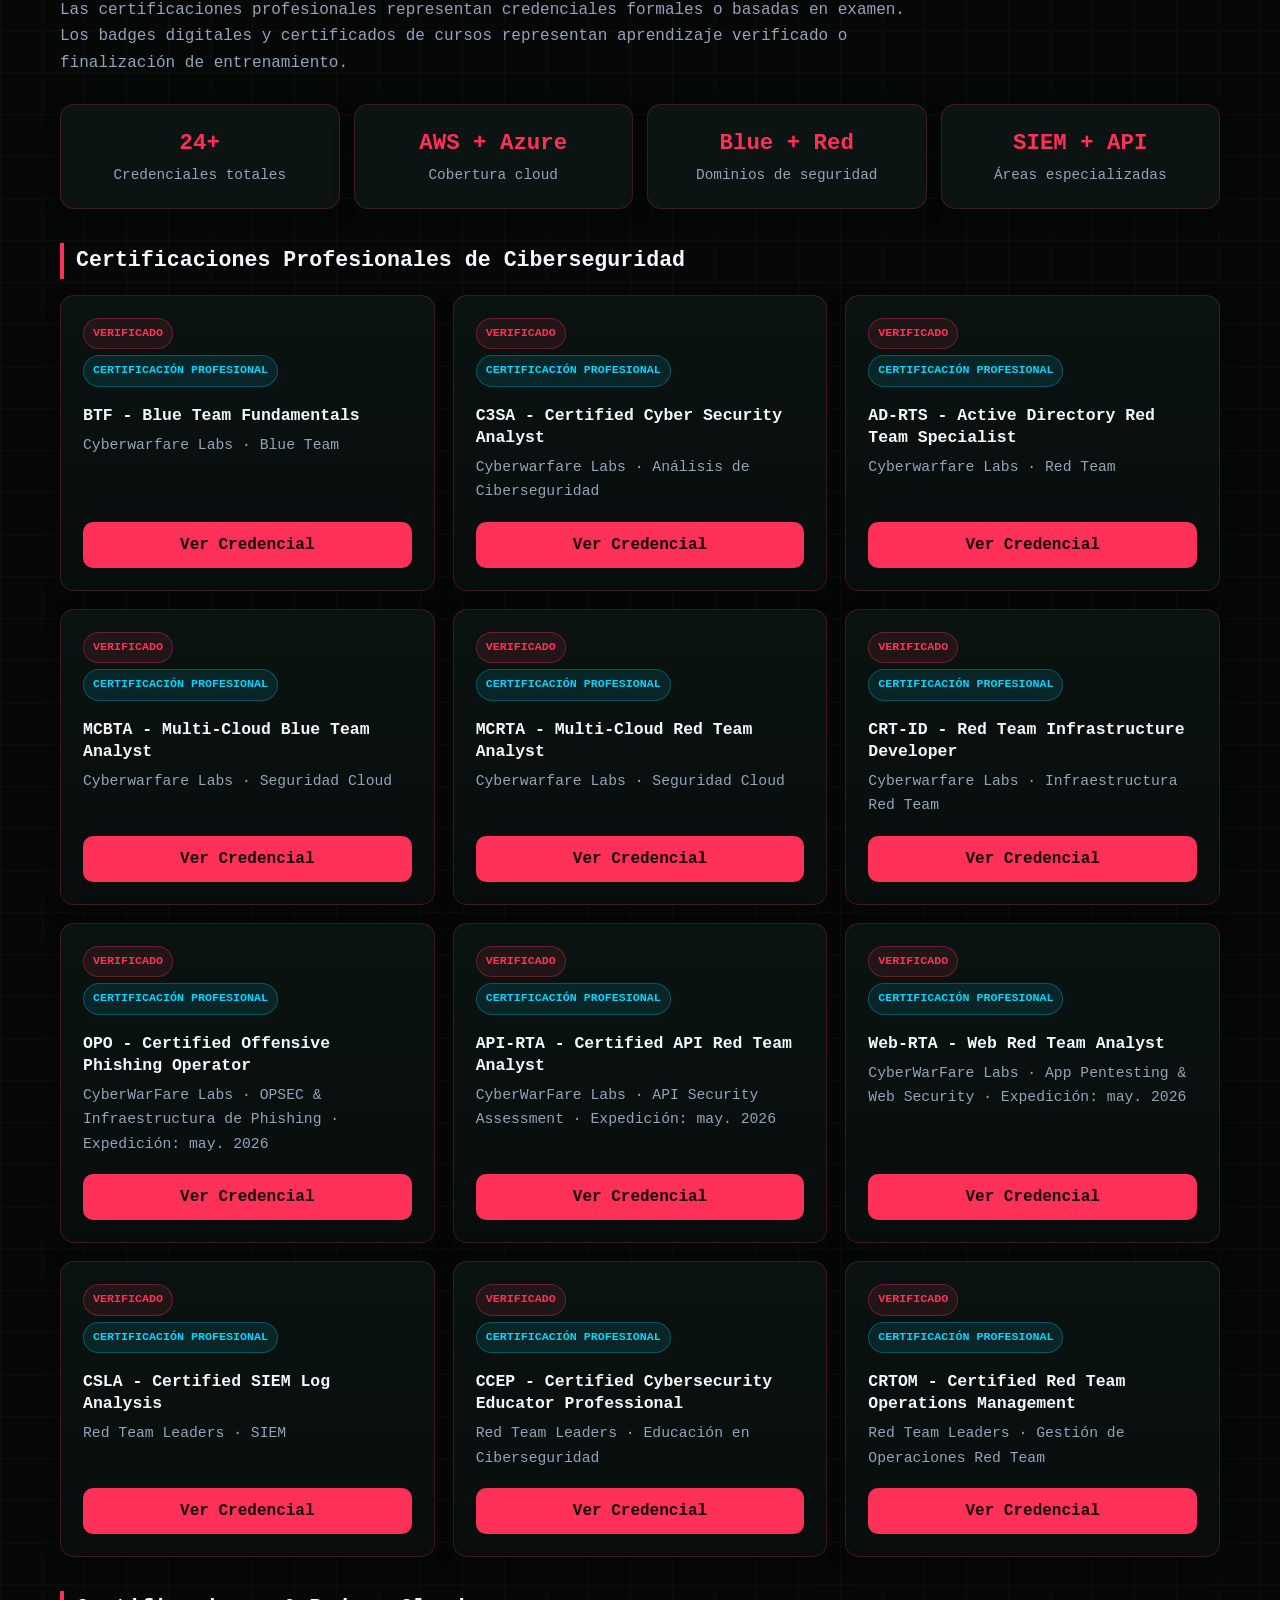
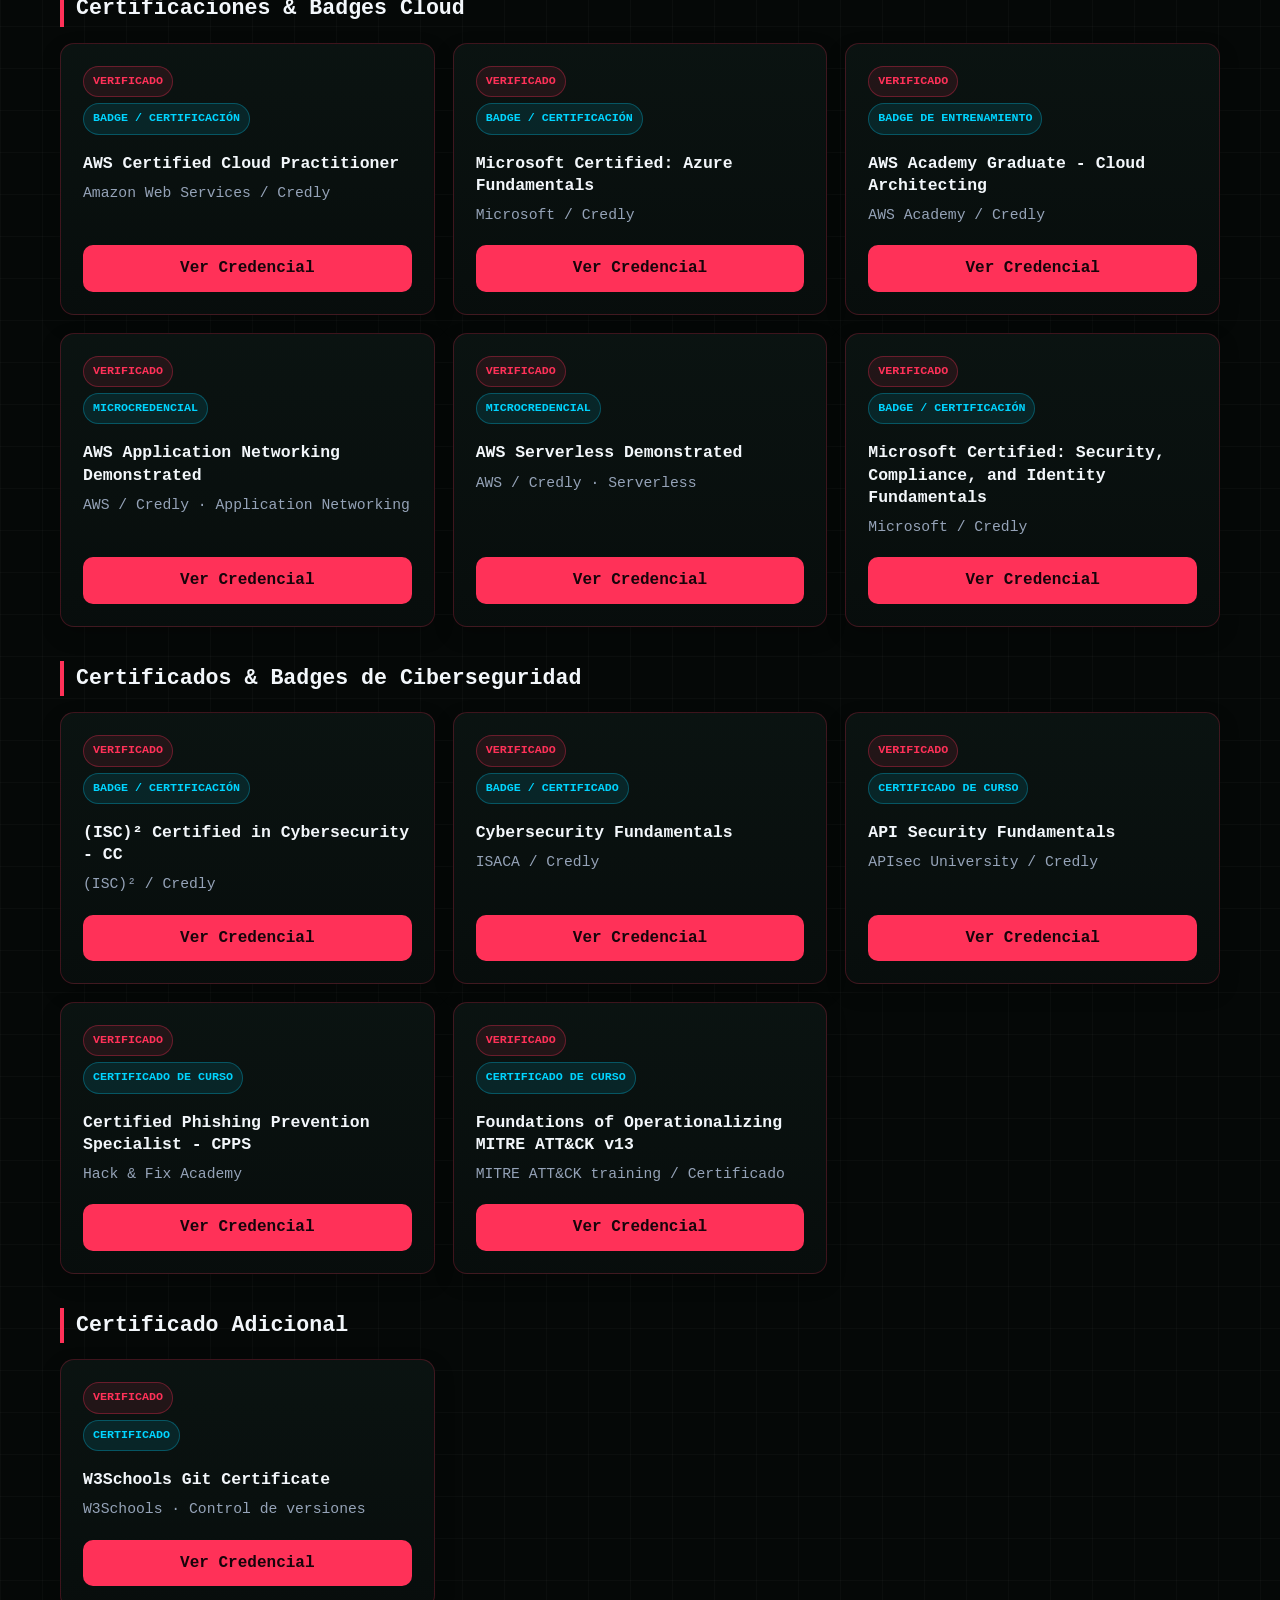
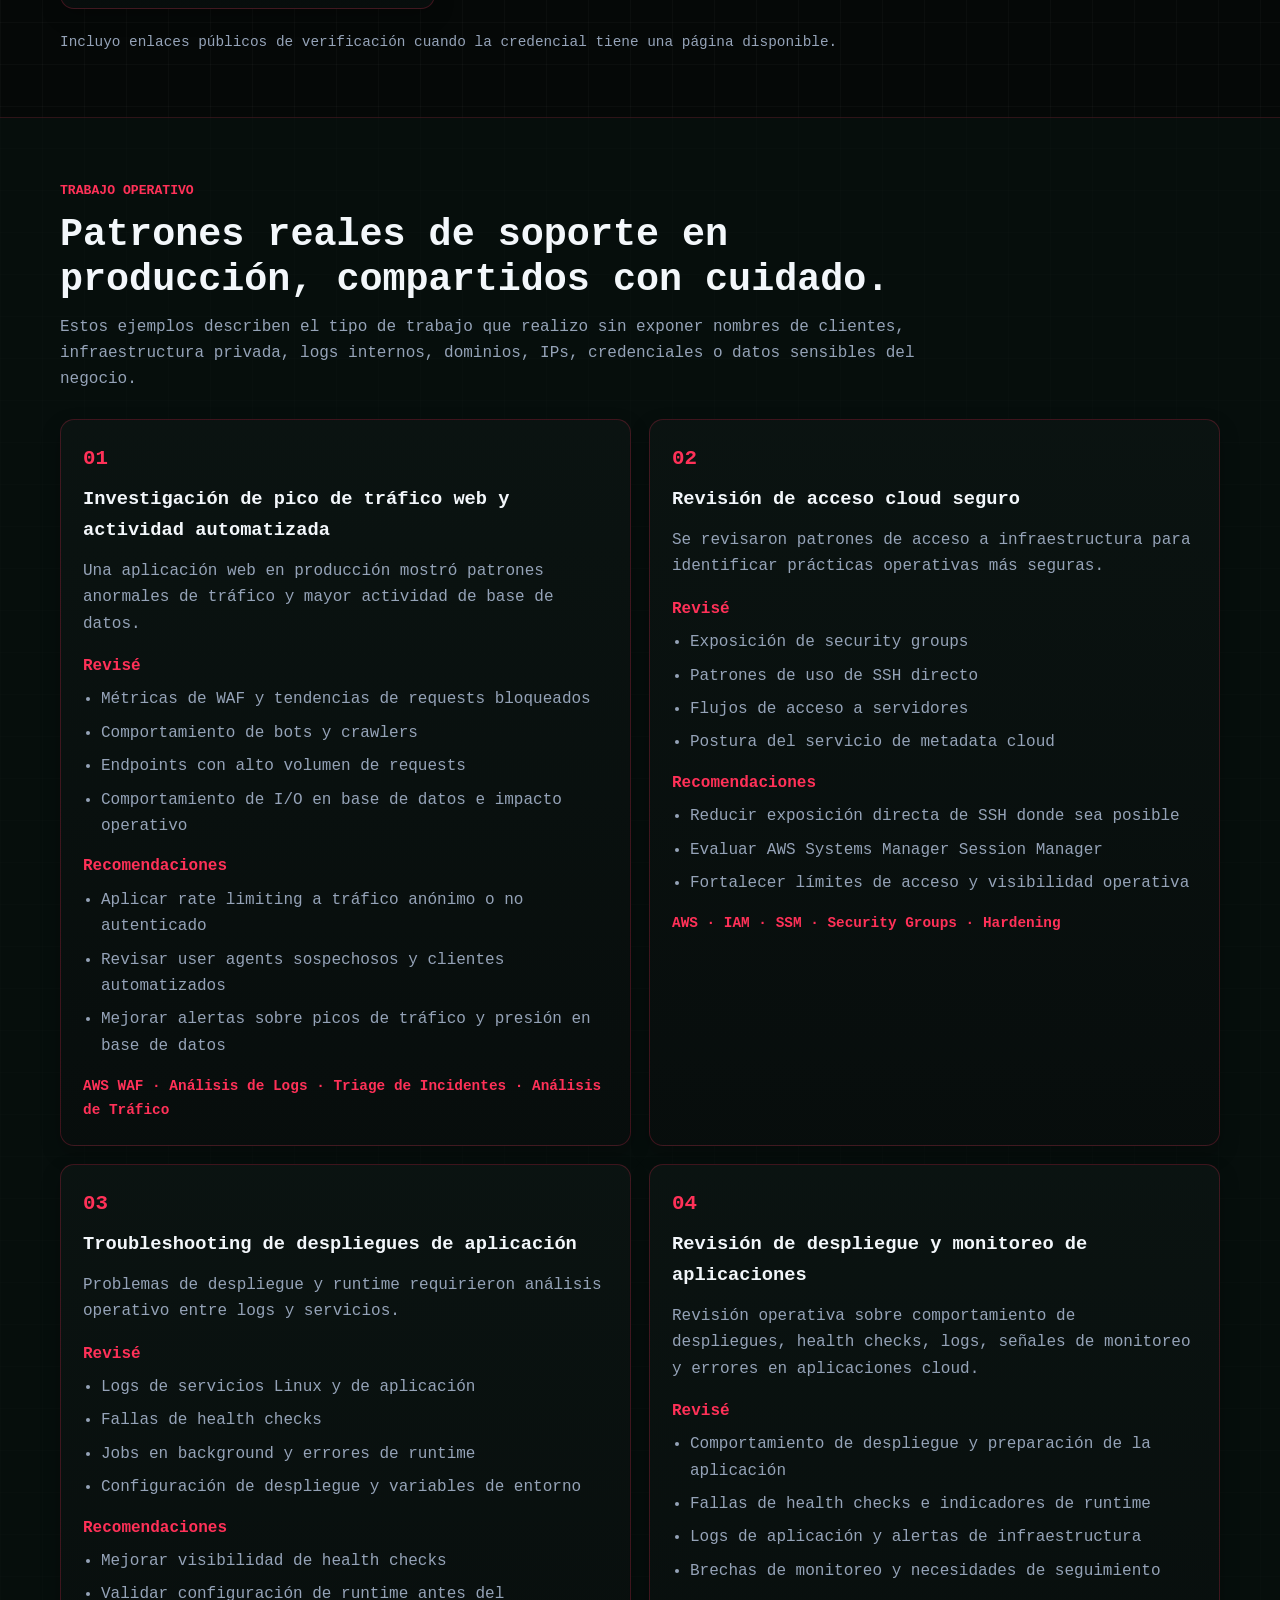
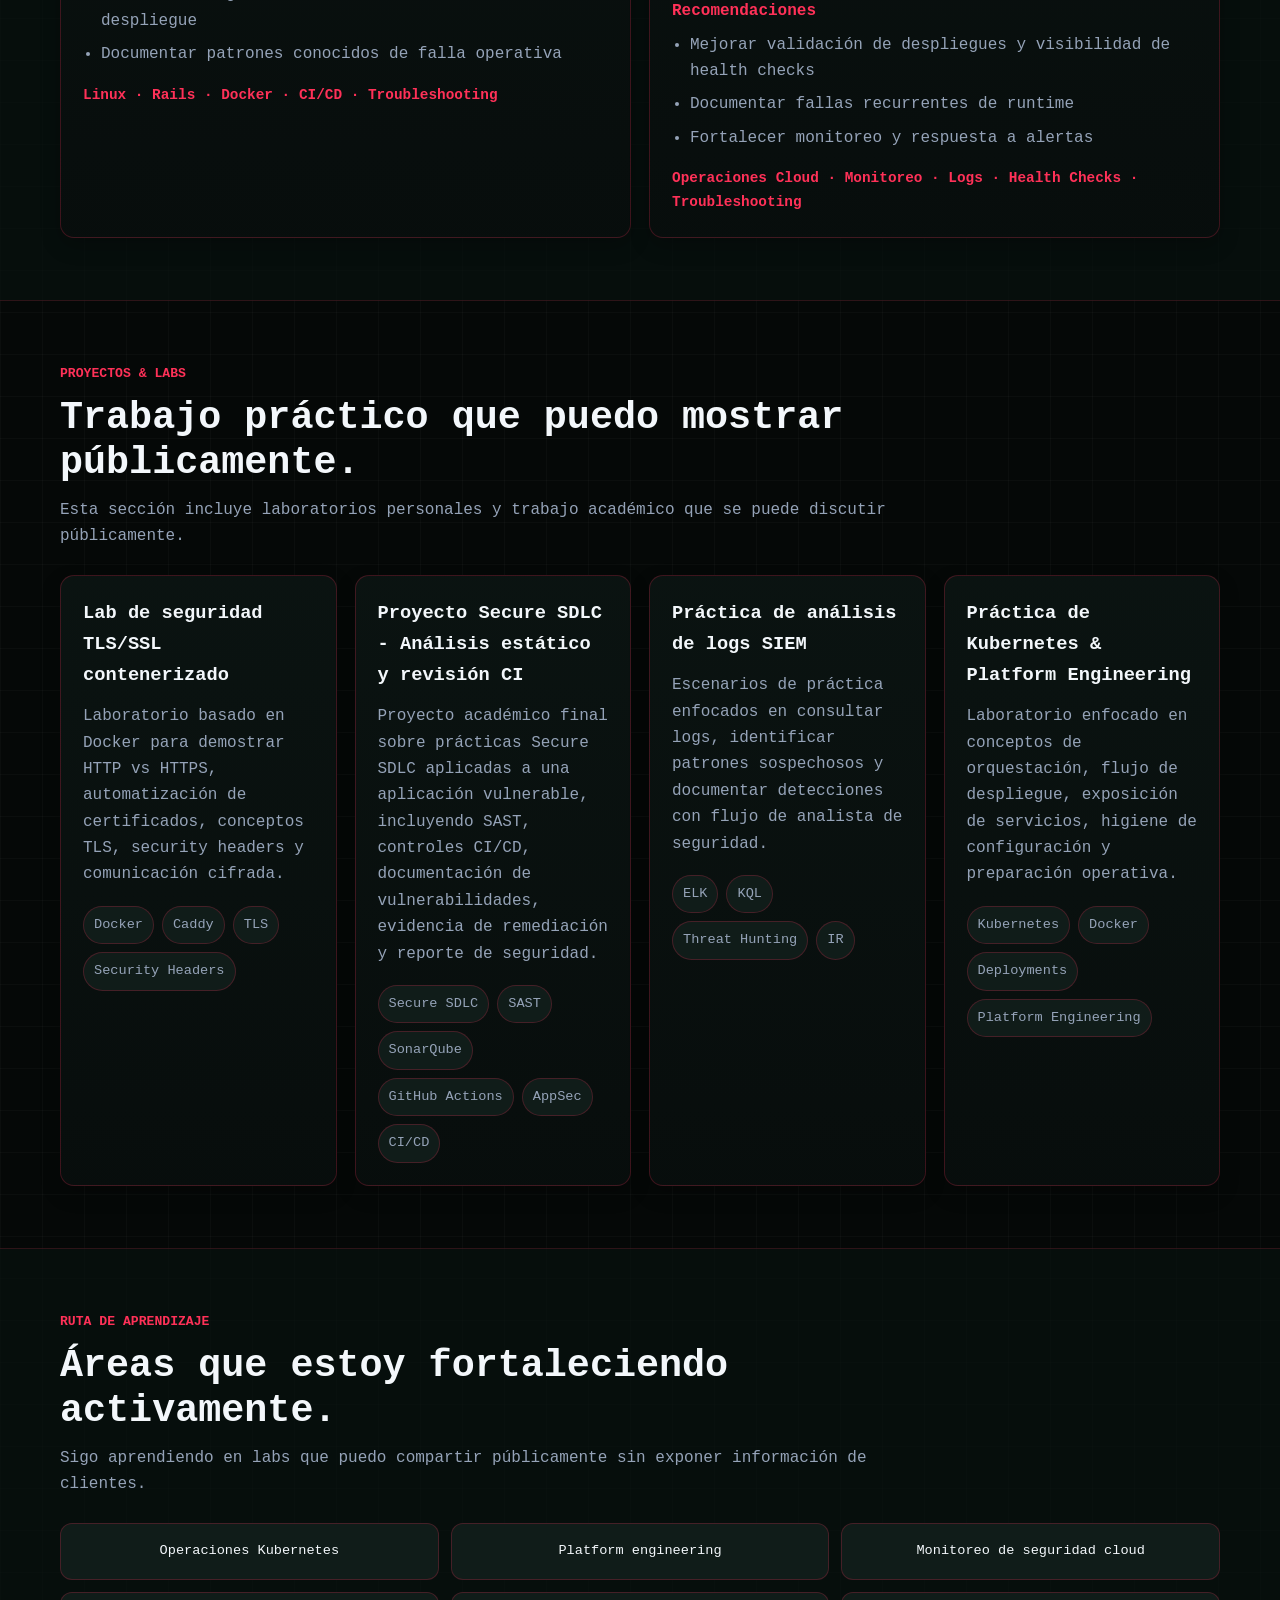
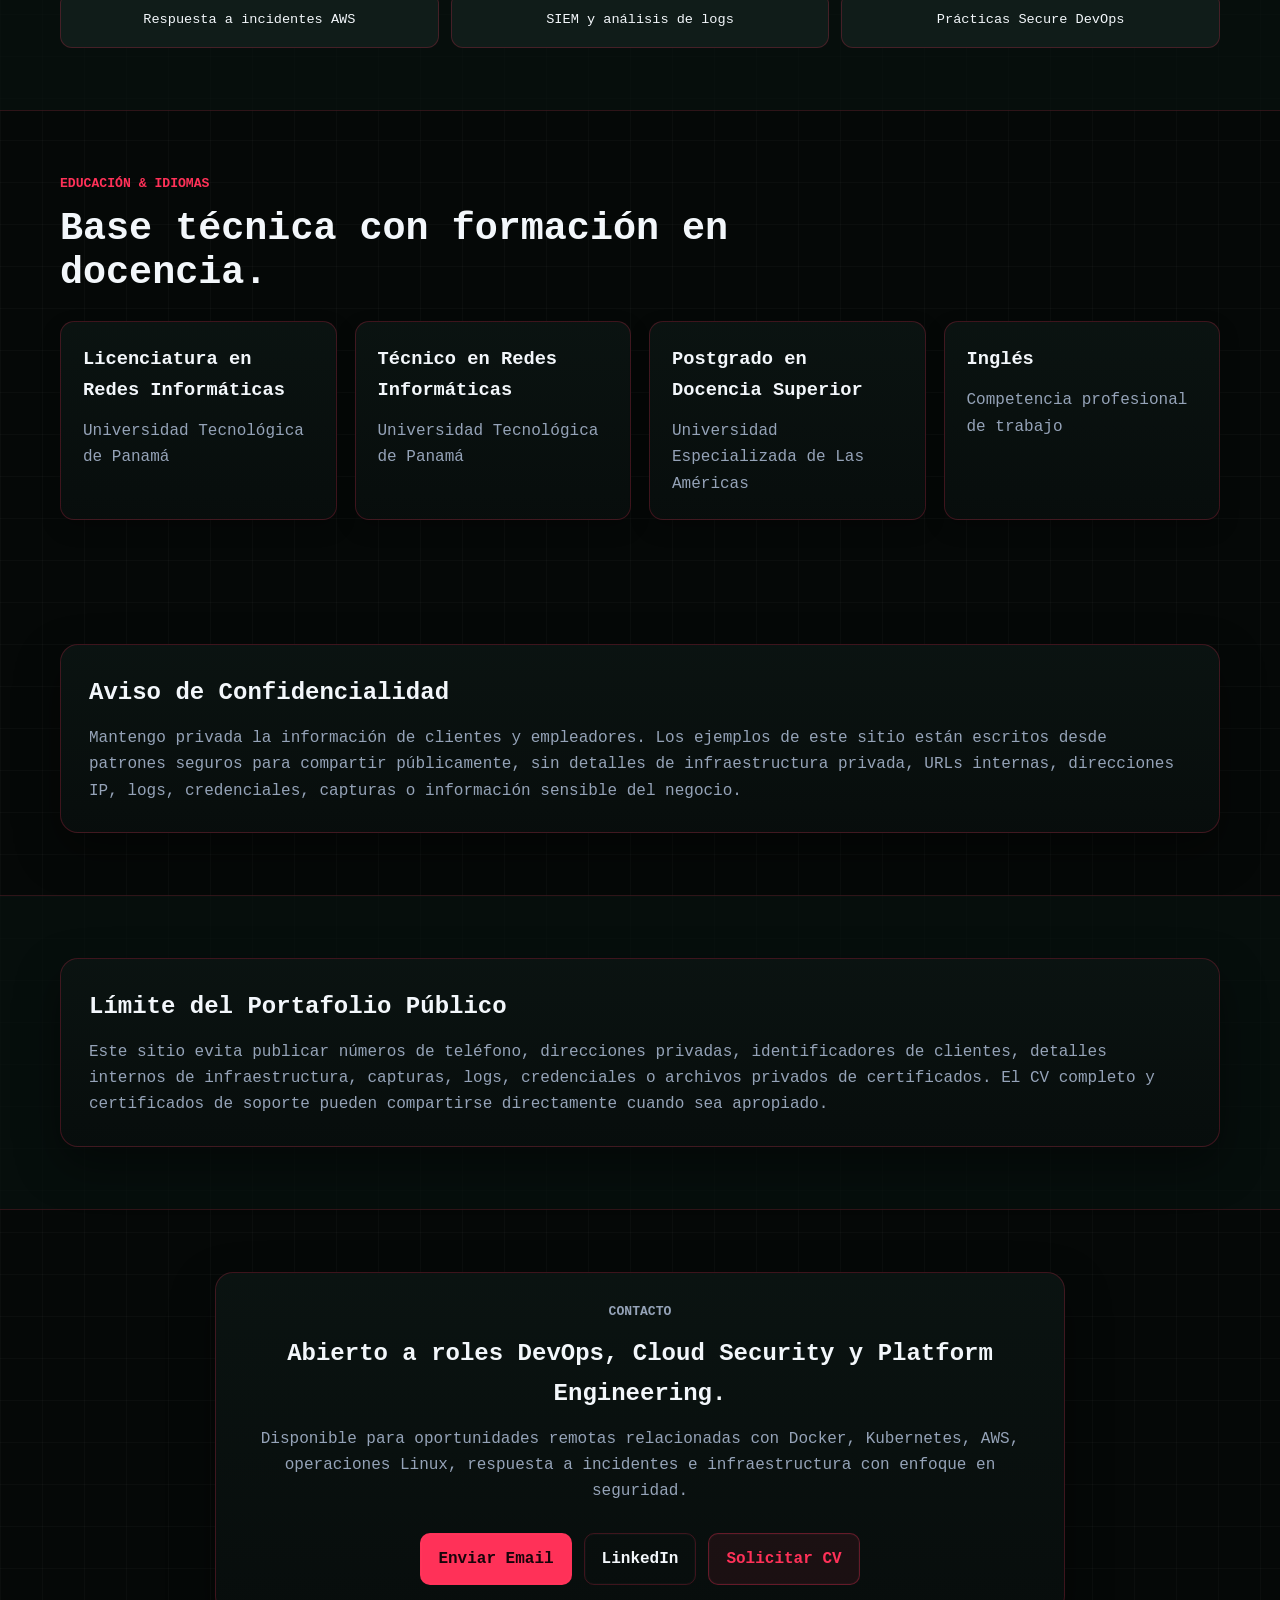
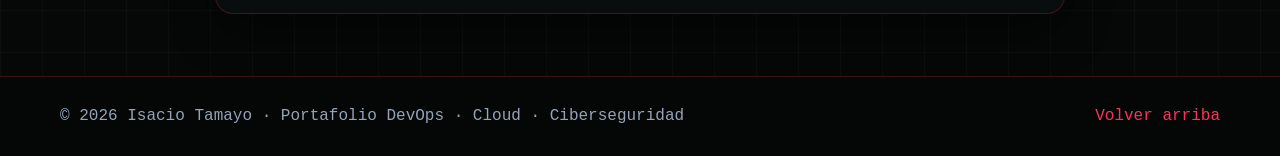
==== commit d4674f55: "update cred" ====
--- a/es.html
+++ b/es.html
@@ -7,13 +7,30 @@
   <title>Isacio Tamayo | Ingeniero Cloud, DevOps & Ciberseguridad</title>
   <meta name="description" content="Portafolio Cloud, DevOps y Ciberseguridad de Isacio Tamayo, enfocado en Docker, Kubernetes, AWS, Linux, CI/CD, soporte de producción, seguridad cloud y respuesta a incidentes." />
   <meta name="author" content="Isacio Tamayo" />
+  <link rel="canonical" href="https://isacio-tamayo.ponciop.online/es.html" />
 
   <meta property="og:title" content="Isacio Tamayo | Ingeniero Cloud, DevOps & Ciberseguridad" />
   <meta property="og:description" content="Portafolio con experiencia en Docker, Kubernetes, AWS, Linux, CI/CD, troubleshooting de producción, análisis blue team, labs red team y seguridad cloud." />
   <meta property="og:type" content="website" />
-  <meta property="og:image" content="assets/img/brand/isacio-tamayo-hero.png" />
-  <link rel="alternate" hreflang="en" href="index.html" />
-  <link rel="alternate" hreflang="es" href="es.html" />
+  <meta property="og:url" content="https://isacio-tamayo.ponciop.online/es.html" />
+  <meta property="og:site_name" content="Isacio Tamayo Portfolio" />
+  <meta property="og:locale" content="es_PA" />
+  <meta property="og:locale:alternate" content="en_US" />
+  <meta property="og:image" content="https://isacio-tamayo.ponciop.online/assets/img/brand/isacio-tamayo-wallpaper.png" />
+  <meta property="og:image:secure_url" content="https://isacio-tamayo.ponciop.online/assets/img/brand/isacio-tamayo-wallpaper.png" />
+  <meta property="og:image:type" content="image/png" />
+  <meta property="og:image:width" content="1672" />
+  <meta property="og:image:height" content="941" />
+  <meta property="og:image:alt" content="Isacio Tamayo Cloud DevOps Cybersecurity personal brand banner" />
+
+  <meta name="twitter:card" content="summary_large_image" />
+  <meta name="twitter:title" content="Isacio Tamayo | Ingeniero Cloud, DevOps & Ciberseguridad" />
+  <meta name="twitter:description" content="Portafolio con experiencia en Docker, Kubernetes, AWS, Linux, CI/CD, troubleshooting de producción, análisis blue team, labs red team y seguridad cloud." />
+  <meta name="twitter:image" content="https://isacio-tamayo.ponciop.online/assets/img/brand/isacio-tamayo-wallpaper.png" />
+
+  <link rel="alternate" hreflang="en" href="https://isacio-tamayo.ponciop.online/" />
+  <link rel="alternate" hreflang="es" href="https://isacio-tamayo.ponciop.online/es.html" />
+  <link rel="alternate" hreflang="x-default" href="https://isacio-tamayo.ponciop.online/" />
 
   <link rel="icon" type="image/svg+xml" href="favicon.svg" />
   <link rel="stylesheet" href="assets/css/styles.css" />
@@ -348,7 +365,7 @@
         </div>
 
         <div class="credential-stats">
-          <div><strong>20+</strong><span>Credenciales totales</span></div>
+          <div><strong>24+</strong><span>Credenciales totales</span></div>
           <div><strong>AWS + Azure</strong><span>Cobertura cloud</span></div>
           <div><strong>Blue + Red</strong><span>Dominios de seguridad</span></div>
           <div><strong>SIEM + API</strong><span>Áreas especializadas</span></div>
@@ -363,6 +380,9 @@
             <article class="credential-card"><span class="badge verified">Verificado</span><span class="badge type">Certificación Profesional</span><h4>MCBTA - Multi-Cloud Blue Team Analyst</h4><p>Cyberwarfare Labs · Seguridad Cloud</p><a href="https://labs.cyberwarfare.live/credential/achievement/69be17f53f6937a0d91e0193" target="_blank" rel="noopener noreferrer">Ver Credencial</a></article>
             <article class="credential-card"><span class="badge verified">Verificado</span><span class="badge type">Certificación Profesional</span><h4>MCRTA - Multi-Cloud Red Team Analyst</h4><p>Cyberwarfare Labs · Seguridad Cloud</p><a href="https://labs.cyberwarfare.live/credential/achievement/69b8d61ac7ba6425e4980924" target="_blank" rel="noopener noreferrer">Ver Credencial</a></article>
             <article class="credential-card"><span class="badge verified">Verificado</span><span class="badge type">Certificación Profesional</span><h4>CRT-ID - Red Team Infrastructure Developer</h4><p>Cyberwarfare Labs · Infraestructura Red Team</p><a href="https://labs.cyberwarfare.live/credential/achievement/69f3f2f10f828a8de6c752f9" target="_blank" rel="noopener noreferrer">Ver Credencial</a></article>
+            <article class="credential-card"><span class="badge verified">Verificado</span><span class="badge type">Certificación Profesional</span><h4>OPO - Certified Offensive Phishing Operator</h4><p>CyberWarFare Labs · OPSEC & Infraestructura de Phishing · Expedición: may. 2026</p><a href="https://labs.cyberwarfare.live/credential/achievement/6a0940a0561ddc10b08a355a" target="_blank" rel="noopener noreferrer">Ver Credencial</a></article>
+            <article class="credential-card"><span class="badge verified">Verificado</span><span class="badge type">Certificación Profesional</span><h4>API-RTA - Certified API Red Team Analyst</h4><p>CyberWarFare Labs · API Security Assessment · Expedición: may. 2026</p><a href="https://labs.cyberwarfare.live/credential/achievement/6a06ca186d7fa552c3931be1" target="_blank" rel="noopener noreferrer">Ver Credencial</a></article>
+            <article class="credential-card"><span class="badge verified">Verificado</span><span class="badge type">Certificación Profesional</span><h4>Web-RTA - Web Red Team Analyst</h4><p>CyberWarFare Labs · App Pentesting & Web Security · Expedición: may. 2026</p><a href="https://labs.cyberwarfare.live/credential/achievement/69feee29bda8afb3718dbea6" target="_blank" rel="noopener noreferrer">Ver Credencial</a></article>
             <article class="credential-card"><span class="badge verified">Verificado</span><span class="badge type">Certificación Profesional</span><h4>CSLA - Certified SIEM Log Analysis</h4><p>Red Team Leaders · SIEM</p><a href="https://courses.redteamleaders.com/exam-completion/099fa897246fdd3c" target="_blank" rel="noopener noreferrer">Ver Credencial</a></article>
             <article class="credential-card"><span class="badge verified">Verificado</span><span class="badge type">Certificación Profesional</span><h4>CCEP - Certified Cybersecurity Educator Professional</h4><p>Red Team Leaders · Educación en Ciberseguridad</p><a href="https://courses.redteamleaders.com/exam-completion/eac57de91b47fc5b" target="_blank" rel="noopener noreferrer">Ver Credencial</a></article>
             <article class="credential-card"><span class="badge verified">Verificado</span><span class="badge type">Certificación Profesional</span><h4>CRTOM - Certified Red Team Operations Management</h4><p>Red Team Leaders · Gestión de Operaciones Red Team</p><a href="https://courses.redteamleaders.com/exam-completion/c17ff7d2aab192f2" target="_blank" rel="noopener noreferrer">Ver Credencial</a></article>
